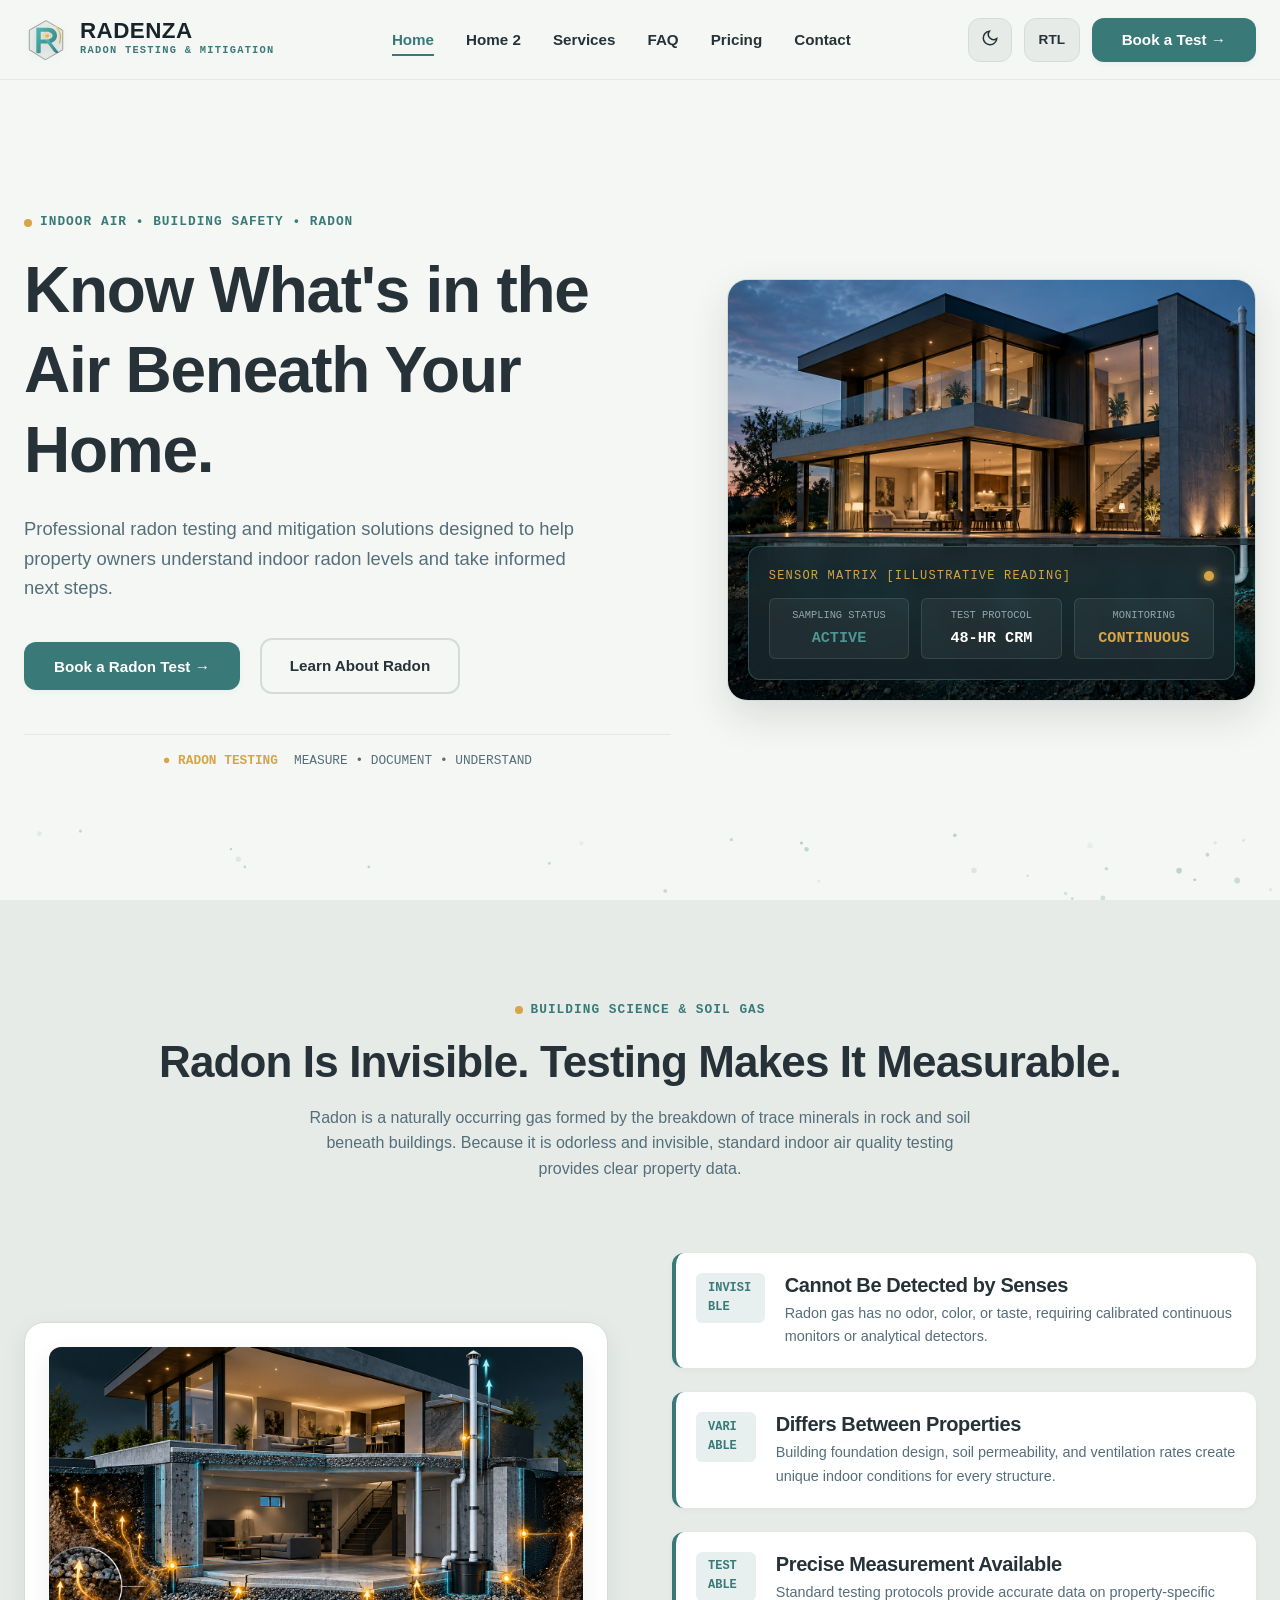
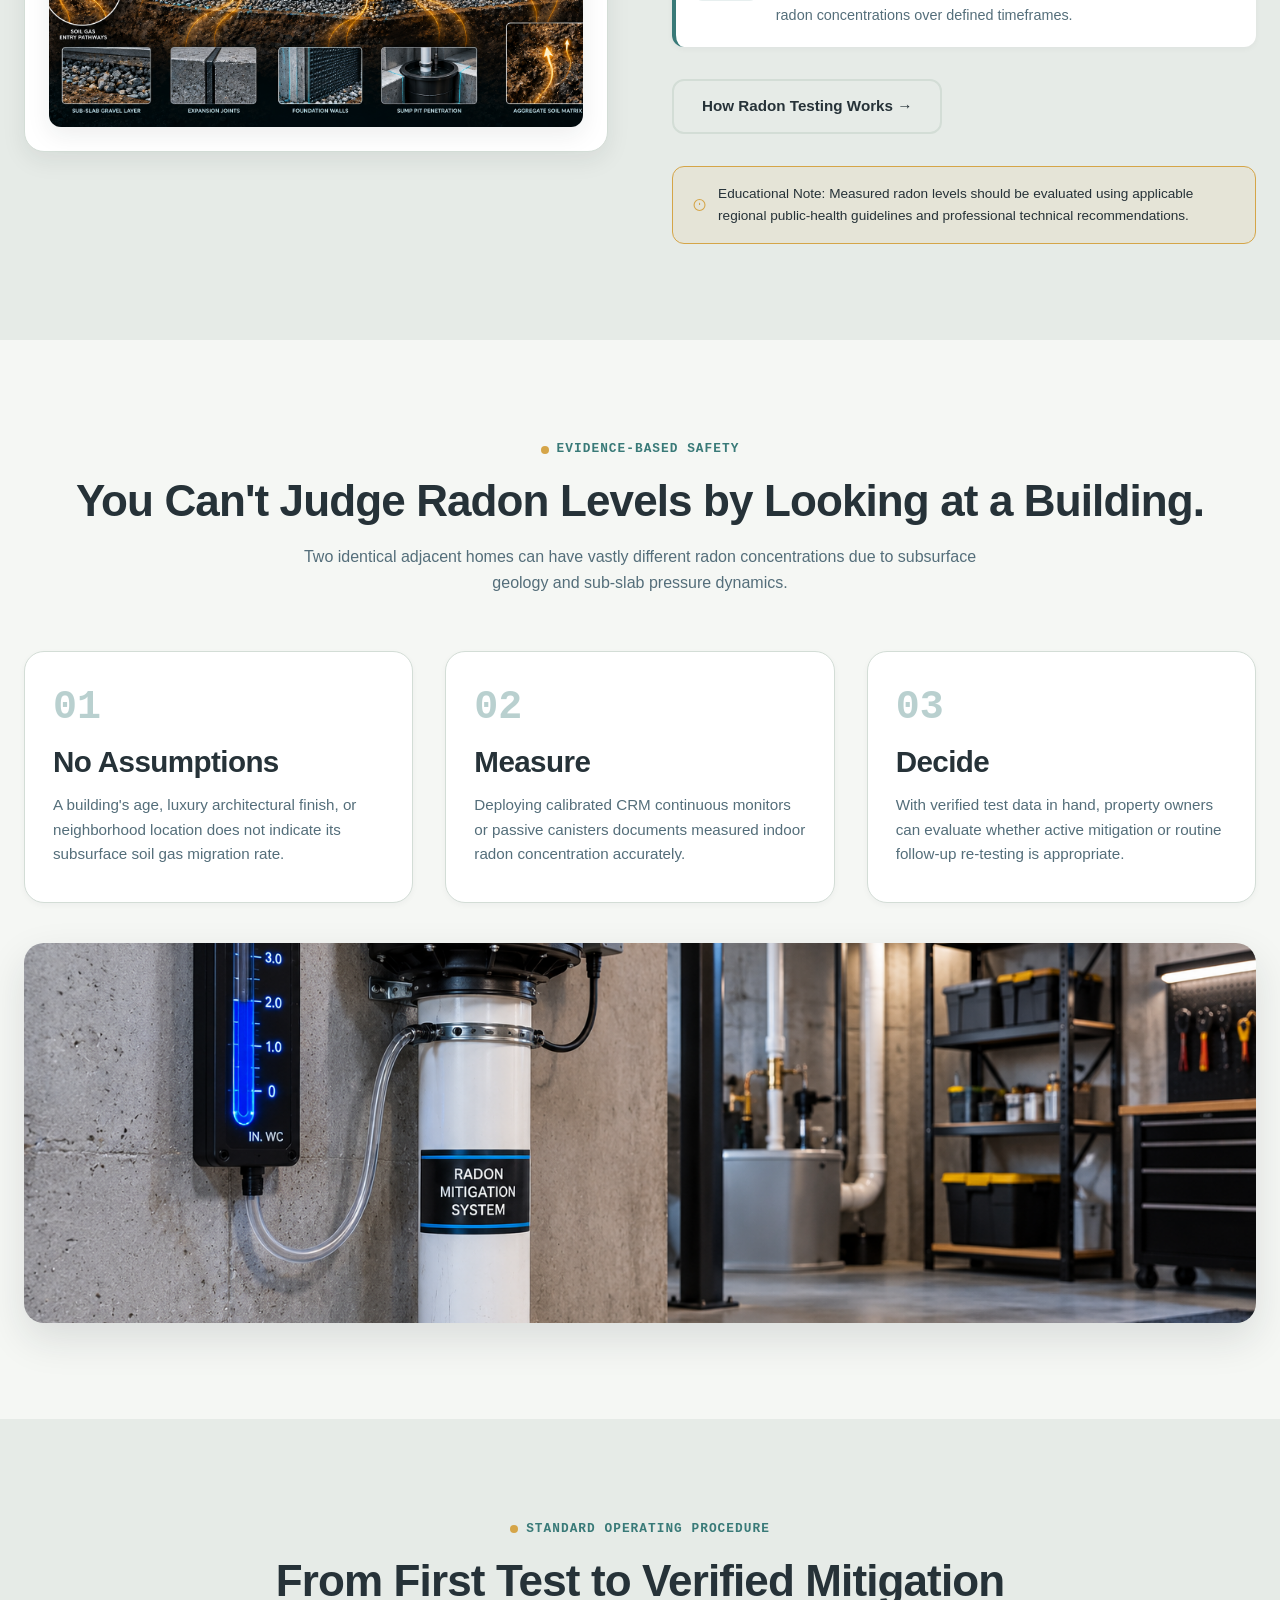
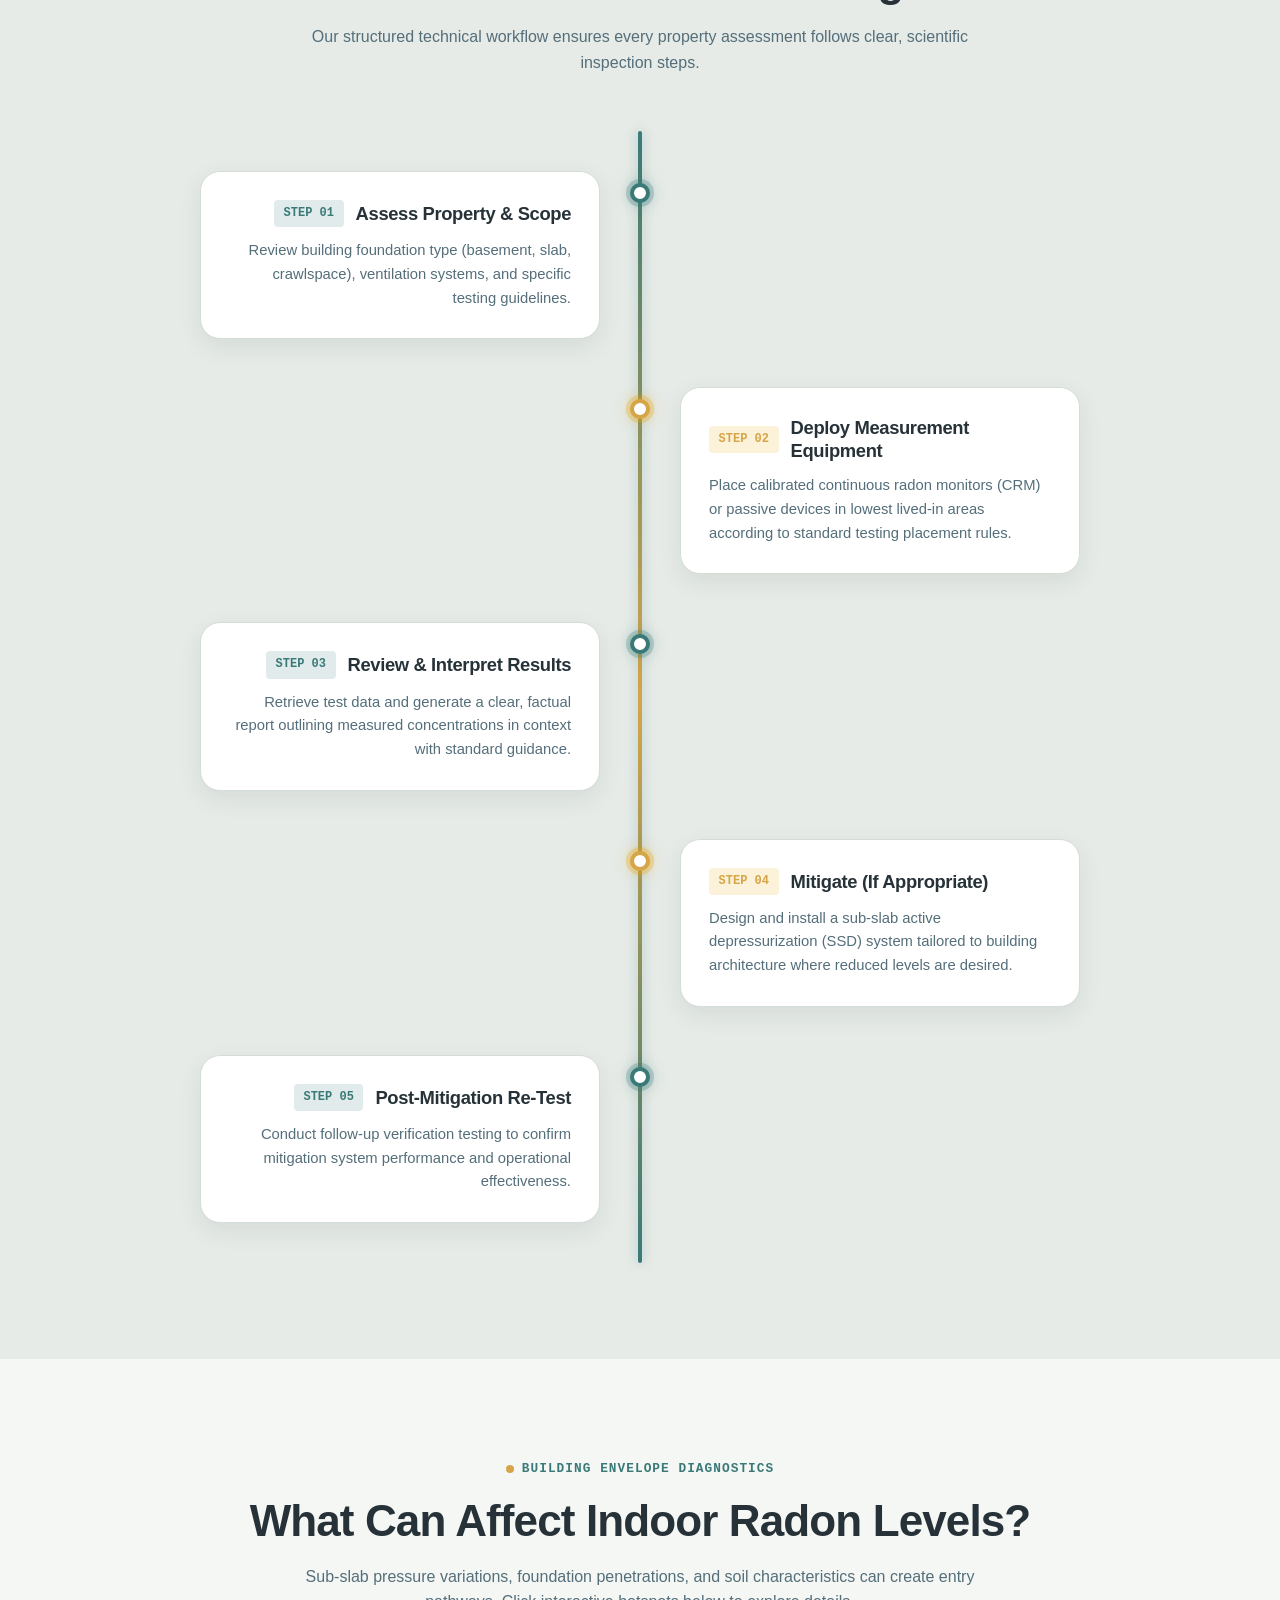
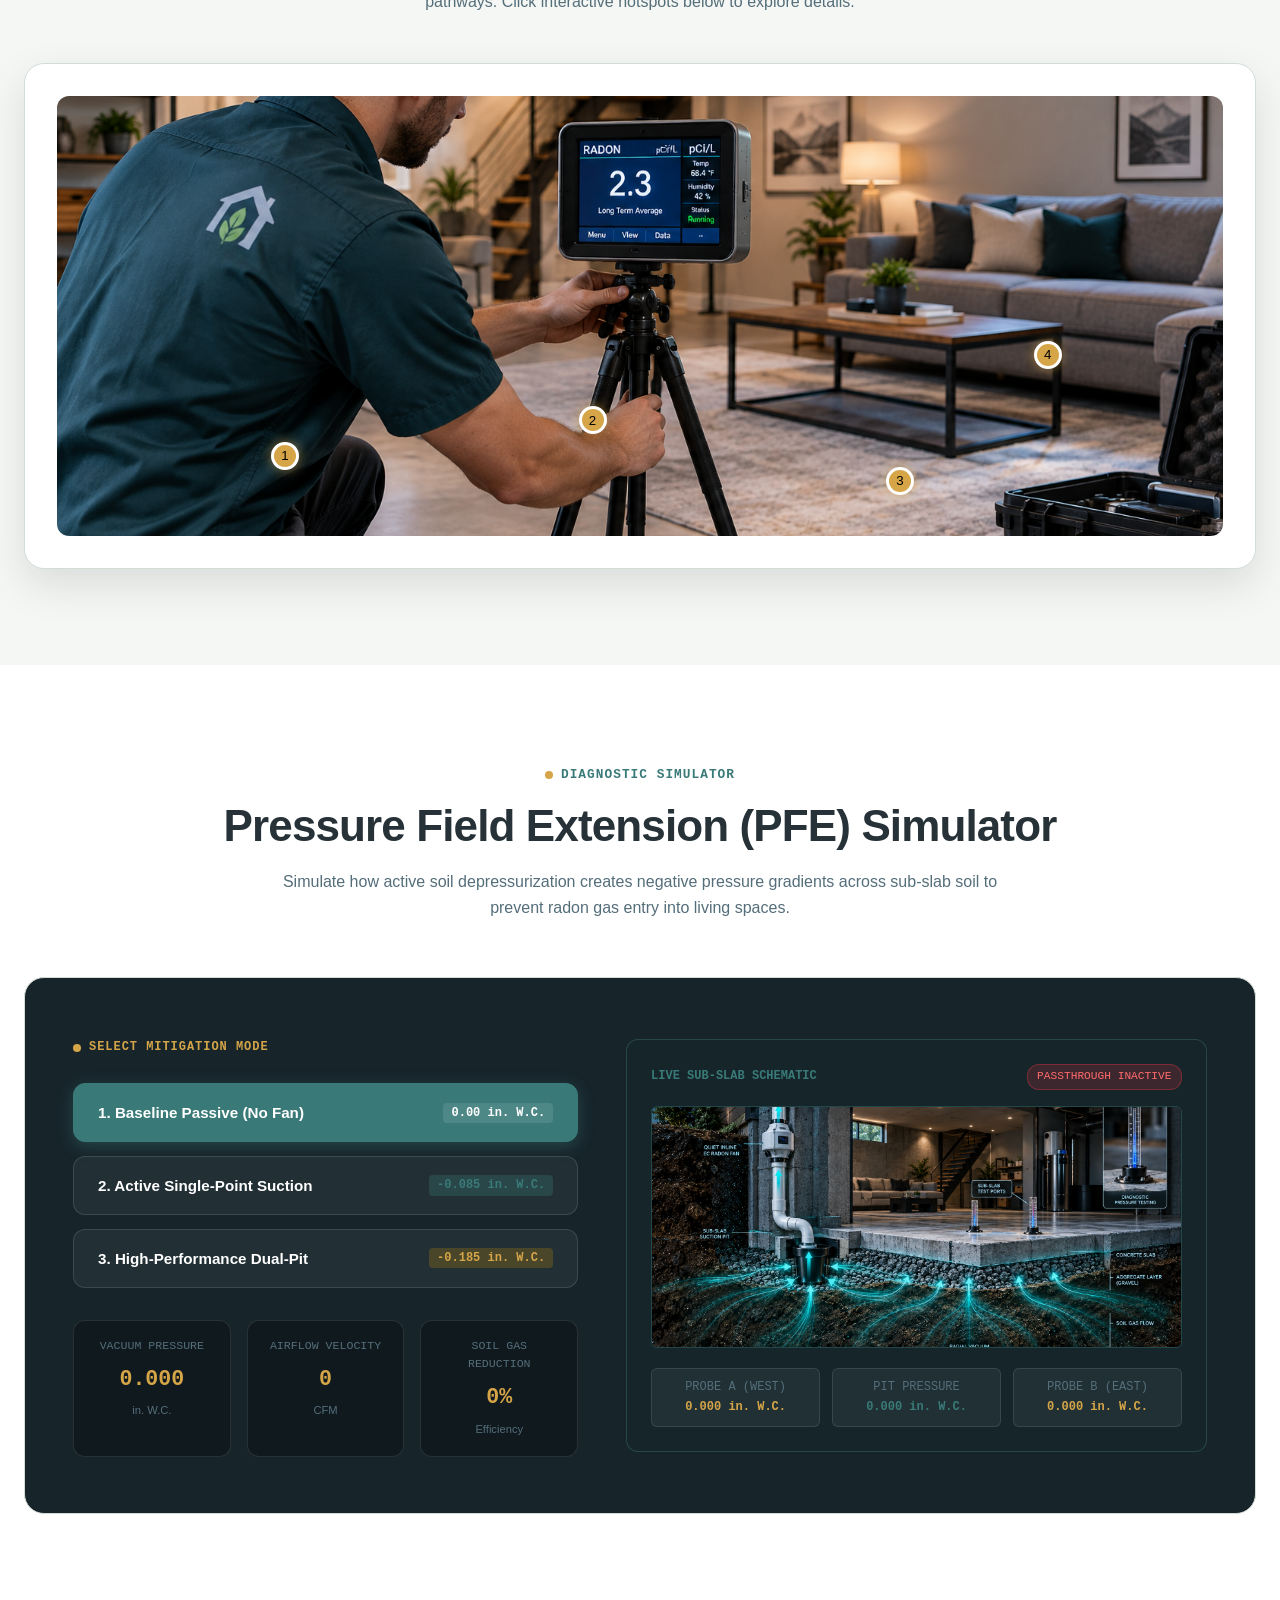
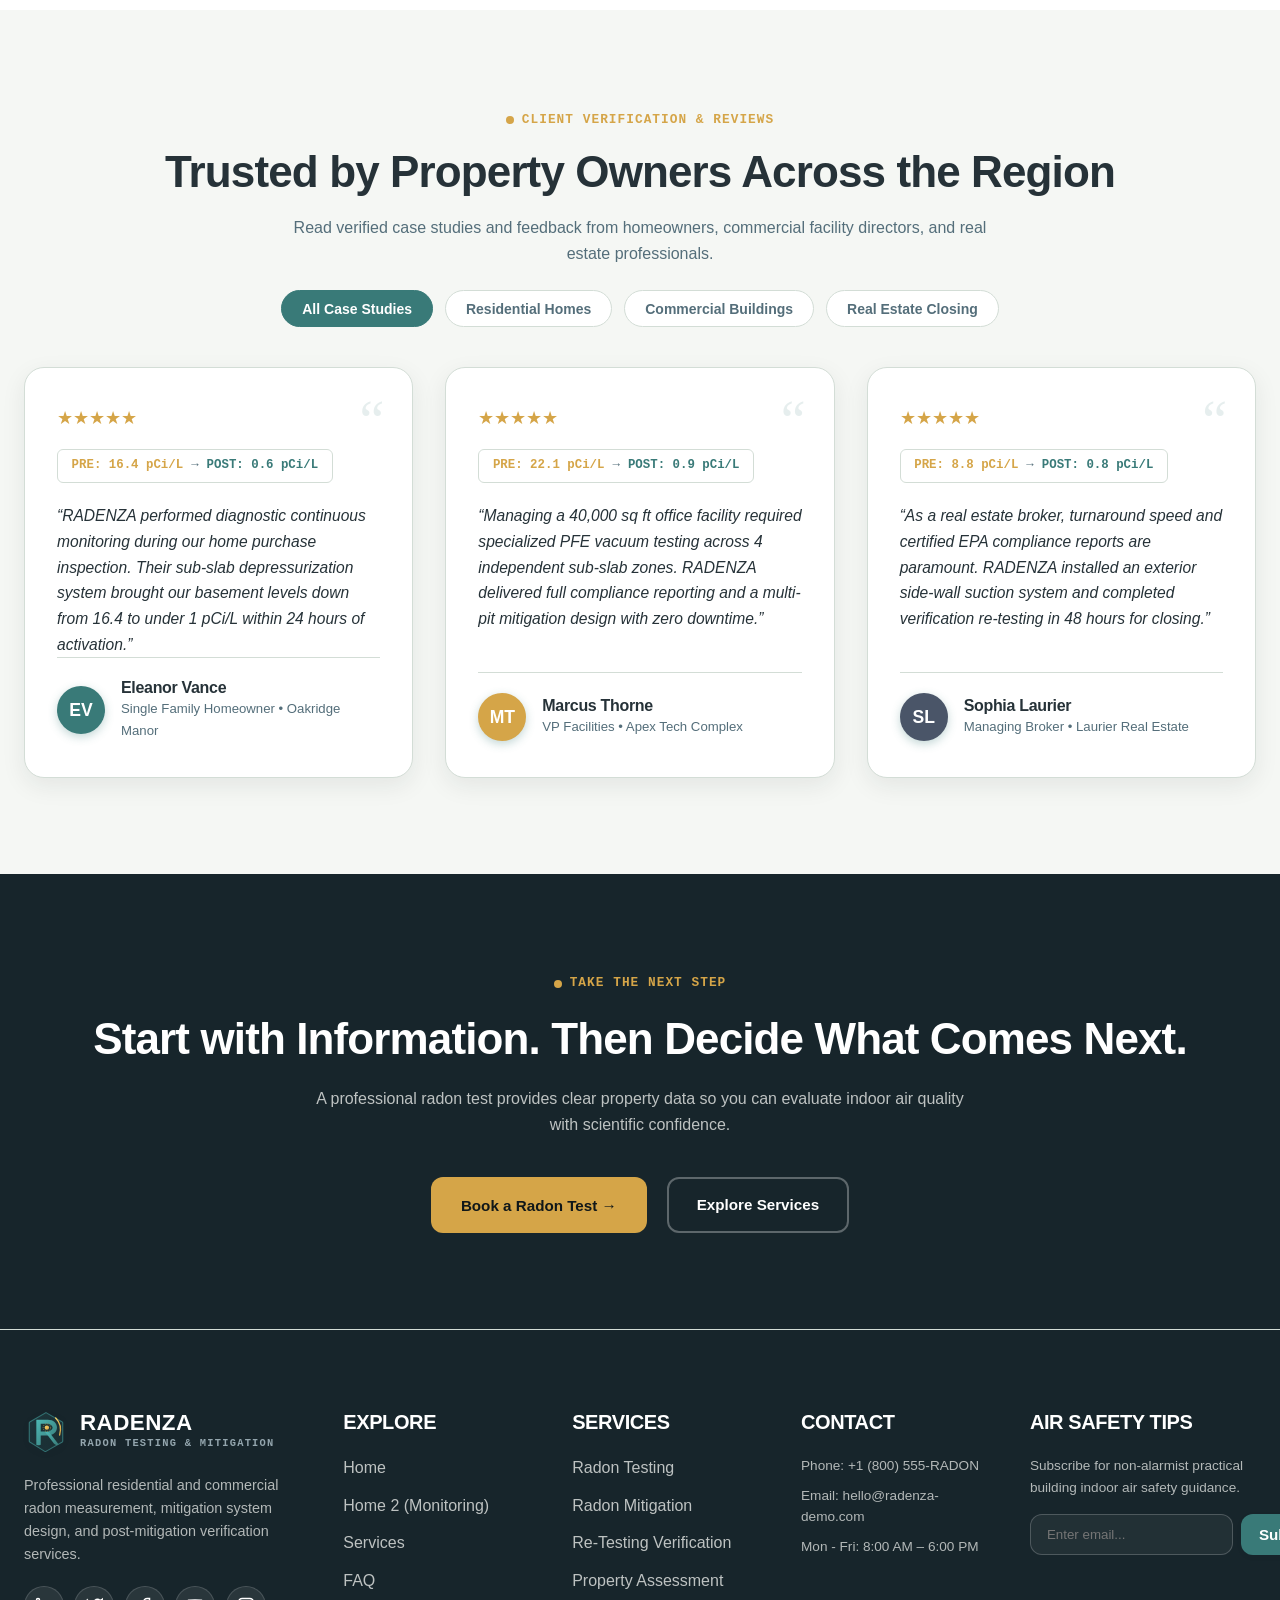
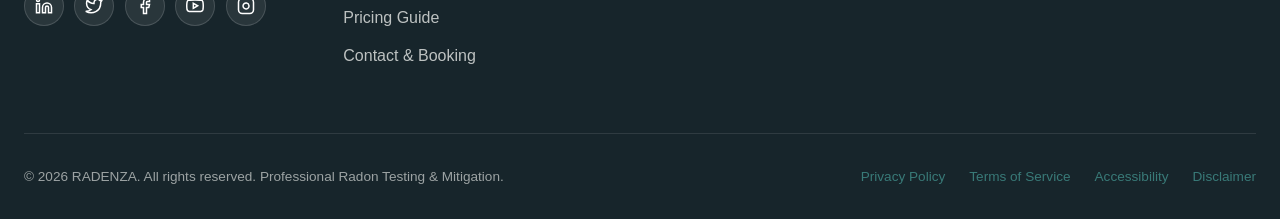
==== index.html @ 13e60d88 "Initial commit - Radon Testing & Mitigation Company website" ====
<!DOCTYPE html>
<html lang="en" data-theme="light" dir="ltr">
<head>
  <meta charset="UTF-8">
  <meta name="viewport" content="width=device-width, initial-scale=1.0">
  <title>Radenza | Radon Testing & Mitigation</title>
  <meta name="description" content="Professional radon testing, mitigation and post-mitigation re-testing services designed to help property owners understand and address indoor radon levels.">
  <meta property="og:title" content="Radenza | Radon Testing & Mitigation">
  <meta property="og:description" content="Scientific, precise and calm property radon measurement and active mitigation engineering.">
  <meta property="og:type" content="website">
  <link rel="icon" type="image/svg+xml" href="assets/images/favicon.svg">
  <link rel="alternate icon" href="favicon.svg">
  <link rel="stylesheet" href="assets/css/style.css">
</head>
<body>

  <!-- GLOBAL STICKY NAVBAR -->
  <header class="site-header" id="siteHeader">
    <div class="container nav-container">
      <a href="index.html" class="brand-logo" aria-label="Radenza Radon Testing Home">
        <!-- Luxury SVG Logo: Geometric R Monogram + Radon Detection Sensor + Environmental Airflow Arc -->
        <svg class="logo-svg" viewBox="0 0 100 100" fill="none" xmlns="http://www.w3.org/2000/svg" aria-hidden="true">
          <defs>
            <linearGradient id="radenzaTealGrad" x1="0%" y1="0%" x2="100%" y2="100%">
              <stop offset="0%" stop-color="#397A78"/>
              <stop offset="100%" stop-color="#1E4745"/>
            </linearGradient>
            <linearGradient id="radenzaBrightTeal" x1="0%" y1="0%" x2="100%" y2="100%">
              <stop offset="0%" stop-color="#4CB8B4"/>
              <stop offset="100%" stop-color="#397A78"/>
            </linearGradient>
            <linearGradient id="radenzaAmberGrad" x1="0%" y1="0%" x2="100%" y2="100%">
              <stop offset="0%" stop-color="#FCD566"/>
              <stop offset="100%" stop-color="#D5A548"/>
            </linearGradient>
          </defs>

          <!-- 1. Geometric Outer Shield Base -->
          <path d="M 50 6 L 86 26.5 A 3 3 0 0 1 88 29 L 88 71 A 3 3 0 0 1 86 73.5 L 50 94 A 3 3 0 0 1 47 94 L 14 73.5 A 3 3 0 0 1 12 71 L 12 29 A 3 3 0 0 1 14 26.5 Z" 
                fill="url(#radenzaTealGrad)" fill-opacity="0.08" stroke="currentColor" stroke-width="2.5" stroke-opacity="0.35"/>

          <!-- 2. Monogram "R" Loop with Native Cutout (evenodd) -->
          <path d="M 28 22 H 54 C 67 22 75 30 75 40 C 75 50 67 58 54 58 H 38 V 78 C 38 79.5 36.5 80 35 80 H 31 C 29.5 80 28 79.5 28 78 V 22 Z M 38 31 V 49 H 52 C 59 49 65 45 65 40 C 65 35 59 31 52 31 H 38 Z" 
                fill-rule="evenodd" fill="url(#radenzaBrightTeal)"/>

          <!-- 3. Dynamic Mitigation Ribbon Leg -->
          <path d="M 48 50 L 68 76 C 69.5 78 72 79.5 75.5 79.5 H 77.5 C 78.5 79.5 79 78.5 78 77 L 57 50 H 48 Z" 
                fill="url(#radenzaBrightTeal)"/>

          <!-- 4. Safety Amber Radar Core -->
          <circle cx="52" cy="40" r="5" fill="url(#radenzaAmberGrad)"/>
          <circle cx="52" cy="40" r="8.5" fill="none" stroke="#D5A548" stroke-width="1.5" stroke-dasharray="2.5 2.5" opacity="0.85"/>

          <!-- 5. Environmental Airflow Arc -->
          <path d="M 72 18 C 82 28 85 43 81 57" fill="none" stroke="url(#radenzaAmberGrad)" stroke-width="3" stroke-linecap="round"/>
        </svg>
        <div class="brand-text-wrap">
          <span class="brand-name">RADENZA</span>
          <span class="brand-desc">RADON TESTING &amp; MITIGATION</span>
        </div>
      </a>

      <!-- Desktop Nav Links -->
      <nav aria-label="Main Navigation">
        <ul class="nav-links">
          <li><a href="index.html" class="nav-link">Home</a></li>
          <li><a href="index2.html" class="nav-link">Home 2</a></li>
          <li><a href="services.html" class="nav-link">Services</a></li>
          <li><a href="faq.html" class="nav-link">FAQ</a></li>
          <li><a href="pricing.html" class="nav-link">Pricing</a></li>
          <li><a href="contact.html" class="nav-link">Contact</a></li>
        </ul>
      </nav>

      <!-- Nav Actions Right -->
      <div class="nav-actions">
        <button class="theme-toggle-btn" aria-label="Toggle dark mode">
          <span class="theme-icon">
            <svg width="18" height="18" viewBox="0 0 24 24" fill="none" stroke="currentColor" stroke-width="2"><path d="M21 12.79A9 9 0 1 1 11.21 3 7 7 0 0 0 21 12.79z"/></svg>
          </span>
        </button>

        <button class="rtl-toggle-btn" aria-label="Toggle RTL layout">
          <span class="rtl-label">RTL</span>
        </button>

        <button class="btn btn-primary" data-modal-target="testingModal">Book a Test &rarr;</button>

        <button class="hamburger-btn" id="hamburgerBtn" aria-label="Open mobile navigation menu" aria-expanded="false">
          <svg width="24" height="24" viewBox="0 0 24 24" fill="none" stroke="currentColor" stroke-width="2.5"><line x1="3" y1="6" x2="21" y2="6"/><line x1="3" y1="12" x2="21" y2="12"/><line x1="3" y1="18" x2="21" y2="18"/></svg>
        </button>
      </div>
    </div>
  </header>

  <!-- MOBILE DRAWER MENU OVERLAY -->
  <div class="mobile-drawer-overlay" id="mobileDrawerOverlay">
    <div class="mobile-drawer" id="mobileDrawer" role="dialog" aria-modal="true" aria-label="Mobile menu navigation">
      <div class="drawer-header">
        <div class="brand-text-wrap">
          <span class="brand-name">RADENZA</span>
          <span class="brand-desc">RADON TESTING &amp; MITIGATION</span>
        </div>
        <button class="drawer-close-btn" id="drawerCloseBtn" aria-label="Close menu">&times;</button>
      </div>

      <ul class="drawer-nav-links">
        <li><a href="index.html" class="drawer-nav-link">Home</a></li>
        <li><a href="index2.html" class="drawer-nav-link">Home 2</a></li>
        <li><a href="services.html" class="drawer-nav-link">Services</a></li>
        <li><a href="faq.html" class="drawer-nav-link">FAQ</a></li>
        <li><a href="pricing.html" class="drawer-nav-link">Pricing</a></li>
        <li><a href="contact.html" class="drawer-nav-link">Contact</a></li>
      </ul>

      <div class="drawer-actions">
        <div class="drawer-controls">
          <button class="theme-toggle-btn" aria-label="Toggle dark mode">
            <span class="theme-icon">
              <svg width="18" height="18" viewBox="0 0 24 24" fill="none" stroke="currentColor" stroke-width="2"><path d="M21 12.79A9 9 0 1 1 11.21 3 7 7 0 0 0 21 12.79z"/></svg>
            </span>
          </button>
          <button class="rtl-toggle-btn" aria-label="Toggle RTL layout">
            <span class="rtl-label">RTL</span>
          </button>
        </div>
        <button class="btn btn-primary" data-modal-target="testingModal" style="width: 100%;">Book a Test &rarr;</button>
      </div>
    </div>
  </div>

  <main id="mainContent">

    <!-- HOME — SECTION 01 — HERO -->
    <section class="section hero-section" style="position: relative; overflow: hidden; padding-top: 0; padding-bottom: 0;">
      <canvas id="airflowCanvas" style="position: absolute; top:0; left:0; width:100%; height:100%; pointer-events:none; opacity: 0.7;"></canvas>

      <div class="container">
        <div class="hero-wrapper">
          <div class="hero-content-col reveal-on-scroll">
            <div class="hero-eyebrow">
              <span class="mono-tag">INDOOR AIR • BUILDING SAFETY • RADON</span>
            </div>
            <h1 class="hero-title">Know What's in the Air Beneath Your Home.</h1>
            <p class="hero-subtitle">
              Professional radon testing and mitigation solutions designed to help property owners understand indoor radon levels and take informed next steps.
            </p>
            <div class="hero-actions">
              <button class="btn btn-primary" data-modal-target="testingModal">Book a Radon Test &rarr;</button>
              <a href="services.html" class="btn btn-secondary">Learn About Radon</a>
            </div>

            <div style="display: flex; align-items: center; justify-content: center; flex-wrap: wrap; gap: 0.75rem 1rem; font-family: var(--font-mono); font-size: 0.8rem; color: var(--text-muted); padding-top: 1rem; border-top: 1px solid var(--border-subtle); width: 100%;">
              <span style="color: var(--brand-amber); font-weight: 700;">● RADON TESTING</span>
              <span>MEASURE • DOCUMENT • UNDERSTAND</span>
            </div>
          </div>

          <div class="hero-visual-col reveal-on-scroll">
            <div class="hero-visual-card">
              <img src="assets/images/1.png" alt="Modern luxury property cutaway and sub-slab diagnostic sampling" class="hero-visual-img" loading="eager" style="width: 100%; height: 420px; object-fit: cover; border-radius: var(--radius-md);">
              
              <!-- Illustrative Technical Measurement Overlay -->
              <div class="tech-indicator-overlay">
                <div class="tech-indicator-header">
                  <span>SENSOR MATRIX [ILLUSTRATIVE READING]</span>
                  <div class="sensor-pulse-dot"></div>
                </div>
                <div class="indicator-grid">
                  <div class="indicator-box">
                    <span class="indicator-label">SAMPLING STATUS</span>
                    <span class="indicator-value" style="color: var(--brand-teal-light);">ACTIVE</span>
                  </div>
                  <div class="indicator-box">
                    <span class="indicator-label">TEST PROTOCOL</span>
                    <span class="indicator-value">48-HR CRM</span>
                  </div>
                  <div class="indicator-box">
                    <span class="indicator-label">MONITORING</span>
                    <span class="indicator-value" style="color: var(--brand-amber);">CONTINUOUS</span>
                  </div>
                </div>
              </div>
            </div>
          </div>
        </div>
      </div>
    </section>

    <!-- HOME — SECTION 02 — WHAT IS RADON? -->
    <section class="section section-pale">
      <div class="container">
        <div class="text-center reveal-on-scroll">
          <span class="mono-tag">BUILDING SCIENCE &amp; SOIL GAS</span>
          <h2 style="margin: 0.75rem 0 1rem 0;">Radon Is Invisible. Testing Makes It Measurable.</h2>
          <p>
            Radon is a naturally occurring gas formed by the breakdown of trace minerals in rock and soil beneath buildings. Because it is odorless and invisible, standard indoor air quality testing provides clear property data.
          </p>
        </div>

        <div class="radon-diagram-wrapper">
          <div class="diagram-canvas-container reveal-on-scroll">
            <img src="assets/images/2.png" alt="Sub-slab soil gas diagnostic sampling and foundation entry paths" style="width: 100%; height: 380px; object-fit: cover; border-radius: var(--radius-md); box-shadow: var(--shadow-md); display: block;">
          </div>

          <div class="reveal-on-scroll">
            <div class="diagram-info-markers">
              <div class="info-marker-item">
                <span class="marker-badge">INVISIBLE</span>
                <div>
                  <h4 style="margin-bottom: 0.25rem;">Cannot Be Detected by Senses</h4>
                  <p style="font-size: 0.9rem;">Radon gas has no odor, color, or taste, requiring calibrated continuous monitors or analytical detectors.</p>
                </div>
              </div>

              <div class="info-marker-item">
                <span class="marker-badge">VARIABLE</span>
                <div>
                  <h4 style="margin-bottom: 0.25rem;">Differs Between Properties</h4>
                  <p style="font-size: 0.9rem;">Building foundation design, soil permeability, and ventilation rates create unique indoor conditions for every structure.</p>
                </div>
              </div>

              <div class="info-marker-item">
                <span class="marker-badge">TESTABLE</span>
                <div>
                  <h4 style="margin-bottom: 0.25rem;">Precise Measurement Available</h4>
                  <p style="font-size: 0.9rem;">Standard testing protocols provide accurate data on property-specific radon concentrations over defined timeframes.</p>
                </div>
              </div>
            </div>

            <div style="margin-top: 2rem;">
              <a href="services.html" class="btn btn-secondary">How Radon Testing Works &rarr;</a>
            </div>

            <div class="disclaimer-box">
              <svg width="24" height="24" viewBox="0 0 24 24" fill="none" stroke="#D5A548" stroke-width="2"><circle cx="12" cy="12" r="10"/><line x1="12" y1="8" x2="12" y2="12"/><line x1="12" y1="16" x2="12.01" y2="16"/></svg>
              <span>Educational Note: Measured radon levels should be evaluated using applicable regional public-health guidelines and professional technical recommendations.</span>
            </div>
          </div>
        </div>
      </div>
    </section>

    <!-- HOME — SECTION 03 — WHY TESTING MATTERS -->
    <section class="section">
      <div class="container">
        <div class="text-center reveal-on-scroll">
          <span class="mono-tag">EVIDENCE-BASED SAFETY</span>
          <h2 style="margin: 0.75rem 0 1rem 0;">You Can't Judge Radon Levels by Looking at a Building.</h2>
          <p>Two identical adjacent homes can have vastly different radon concentrations due to subsurface geology and sub-slab pressure dynamics.</p>
        </div>

        <div class="storyline-stages">
          <div class="stage-card reveal-on-scroll">
            <div class="stage-num">01</div>
            <h3 style="margin-bottom: 0.75rem;">No Assumptions</h3>
            <p style="font-size: 0.95rem;">A building's age, luxury architectural finish, or neighborhood location does not indicate its subsurface soil gas migration rate.</p>
          </div>

          <div class="stage-card reveal-on-scroll">
            <div class="stage-num">02</div>
            <h3 style="margin-bottom: 0.75rem;">Measure</h3>
            <p style="font-size: 0.95rem;">Deploying calibrated CRM continuous monitors or passive canisters documents measured indoor radon concentration accurately.</p>
          </div>

          <div class="stage-card reveal-on-scroll">
            <div class="stage-num">03</div>
            <h3 style="margin-bottom: 0.75rem;">Decide</h3>
            <p style="font-size: 0.95rem;">With verified test data in hand, property owners can evaluate whether active mitigation or routine follow-up re-testing is appropriate.</p>
          </div>
        </div>

        <!-- Featured Inspection Photo Showcase -->
        <div class="reveal-on-scroll" style="margin-top: 2.5rem;">
          <img src="assets/images/3.png" alt="Active radon mitigation suction system and pressure manometer equipment" style="width: 100%; max-height: 380px; object-fit: cover; border-radius: var(--radius-lg); box-shadow: var(--shadow-lg); display: block;">
        </div>
      </div>
    </section>

    <!-- HOME — SECTION 04 — HOW THE PROCESS WORKS -->
    <section class="section section-pale">
      <div class="container">
        <div class="text-center reveal-on-scroll">
          <span class="mono-tag">STANDARD OPERATING PROCEDURE</span>
          <h2 style="margin: 0.75rem 0 1rem 0;">From First Test to Verified Mitigation</h2>
          <p>Our structured technical workflow ensures every property assessment follows clear, scientific inspection steps.</p>
        </div>

        <div class="vertical-timeline">
          <div class="timeline-step-item reveal-on-scroll">
            <div class="timeline-step-dot"></div>
            <div class="timeline-content-card">
              <div class="step-header">
                <span class="step-tag">STEP 01</span>
                <h3>Assess Property &amp; Scope</h3>
              </div>
              <p>Review building foundation type (basement, slab, crawlspace), ventilation systems, and specific testing guidelines.</p>
            </div>
          </div>

          <div class="timeline-step-item reveal-on-scroll">
            <div class="timeline-step-dot"></div>
            <div class="timeline-content-card">
              <div class="step-header">
                <span class="step-tag">STEP 02</span>
                <h3>Deploy Measurement Equipment</h3>
              </div>
              <p>Place calibrated continuous radon monitors (CRM) or passive devices in lowest lived-in areas according to standard testing placement rules.</p>
            </div>
          </div>

          <div class="timeline-step-item reveal-on-scroll">
            <div class="timeline-step-dot"></div>
            <div class="timeline-content-card">
              <div class="step-header">
                <span class="step-tag">STEP 03</span>
                <h3>Review &amp; Interpret Results</h3>
              </div>
              <p>Retrieve test data and generate a clear, factual report outlining measured concentrations in context with standard guidance.</p>
            </div>
          </div>

          <div class="timeline-step-item reveal-on-scroll">
            <div class="timeline-step-dot"></div>
            <div class="timeline-content-card">
              <div class="step-header">
                <span class="step-tag">STEP 04</span>
                <h3>Mitigate (If Appropriate)</h3>
              </div>
              <p>Design and install a sub-slab active depressurization (SSD) system tailored to building architecture where reduced levels are desired.</p>
            </div>
          </div>

          <div class="timeline-step-item reveal-on-scroll">
            <div class="timeline-step-dot"></div>
            <div class="timeline-content-card">
              <div class="step-header">
                <span class="step-tag">STEP 05</span>
                <h3>Post-Mitigation Re-Test</h3>
              </div>
              <p>Conduct follow-up verification testing to confirm mitigation system performance and operational effectiveness.</p>
            </div>
          </div>
        </div>
      </div>
    </section>

    <!-- HOME — SECTION 05 — RADON RISK EDUCATION DIAGRAM -->
    <section class="section">
      <div class="container">
        <div class="text-center reveal-on-scroll">
          <span class="mono-tag">BUILDING ENVELOPE DIAGNOSTICS</span>
          <h2 style="margin: 0.75rem 0 1rem 0;">What Can Affect Indoor Radon Levels?</h2>
          <p>Sub-slab pressure variations, foundation penetrations, and soil characteristics can create entry pathways. Click interactive hotspots below to explore details.</p>
        </div>

        <div class="building-interactive-container reveal-on-scroll">
          <img src="assets/images/4.png" alt="Interactive building cross section showing foundation entry routes" style="width: 100%; height: 440px; object-fit: cover; border-radius: var(--radius-md); display: block;">

          <!-- Hotspots -->
          <button class="hotspot-button" style="top: 75%; left: 20%;" data-title="Foundation Slab" data-desc="Concrete porosity and sub-slab soil pressure may provide a pathway for soil gas entry." aria-label="Foundation Slab Info">1</button>
          <button class="hotspot-button" style="top: 68%; left: 45%;" data-title="Floor &amp; Wall Joints" data-desc="Expansion joints between basement floors and foundation walls are potential pathways." aria-label="Floor Joints Info">2</button>
          <button class="hotspot-button" style="top: 80%; left: 70%;" data-title="Sump Pits &amp; Drains" data-desc="Open sump basins or unsealed floor drains offer direct routes from sub-slab soil." aria-label="Sump Pits Info">3</button>
          <button class="hotspot-button" style="top: 55%; left: 82%;" data-title="Utility Penetrations" data-desc="Unsealed openings around plumbing or electrical conduit lines can permit soil gas flow." aria-label="Utility Lines Info">4</button>

          <!-- Interactive Tooltip Overlay -->
          <div class="hotspot-tooltip" id="hotspotTooltipBox">
            <div class="hotspot-tooltip-title">Interactive Element</div>
            <div class="hotspot-tooltip-desc" style="font-size: 0.85rem; color: rgba(255,255,255,0.85);">Select a marker on the diagram to inspect building pathways.</div>
          </div>
        </div>
      </div>
    </section>

    <!-- HOME — SECTION 05B — UNIQUE INTERACTIVE PFE VACUUM SIMULATOR -->
    <section class="section" style="background: var(--bg-surface-elevated);">
      <div class="container">
        <div class="text-center reveal-on-scroll">
          <span class="mono-tag" style="color: var(--brand-teal);">DIAGNOSTIC SIMULATOR</span>
          <h2 style="margin: 0.75rem 0 1rem 0;">Pressure Field Extension (PFE) Simulator</h2>
          <p style="max-width: 720px; margin: 0 auto;">Simulate how active soil depressurization creates negative pressure gradients across sub-slab soil to prevent radon gas entry into living spaces.</p>
        </div>

        <div class="pfe-simulator-container reveal-on-scroll">
          <div class="pfe-simulator-grid">
            <!-- Left Controls & Live Metrics -->
            <div>
              <span class="mono-tag" style="color: var(--brand-amber); font-size: 0.75rem;">SELECT MITIGATION MODE</span>
              <div class="pfe-mode-selector">
                <button class="pfe-mode-btn active" data-mode="passive">
                  <span>1. Baseline Passive (No Fan)</span>
                  <span style="font-family: var(--font-mono); font-size: 0.75rem; background: rgba(255,255,255,0.1); padding: 0.2rem 0.5rem; border-radius: 4px;">0.00 in. W.C.</span>
                </button>
                <button class="pfe-mode-btn" data-mode="single">
                  <span>2. Active Single-Point Suction</span>
                  <span style="font-family: var(--font-mono); font-size: 0.75rem; background: rgba(57,122,120,0.3); color: var(--brand-teal); padding: 0.2rem 0.5rem; border-radius: 4px;">-0.085 in. W.C.</span>
                </button>
                <button class="pfe-mode-btn" data-mode="dual">
                  <span>3. High-Performance Dual-Pit</span>
                  <span style="font-family: var(--font-mono); font-size: 0.75rem; background: rgba(230,161,0,0.2); color: var(--brand-amber); padding: 0.2rem 0.5rem; border-radius: 4px;">-0.185 in. W.C.</span>
                </button>
              </div>

              <div class="pfe-metrics-grid">
                <div class="pfe-metric-card">
                  <span class="pfe-metric-label">VACUUM PRESSURE</span>
                  <div class="pfe-metric-value" id="pfeVacuumVal">0.000</div>
                  <span style="font-size: 0.7rem; color: var(--text-muted);">in. W.C.</span>
                </div>
                <div class="pfe-metric-card">
                  <span class="pfe-metric-label">AIRFLOW VELOCITY</span>
                  <div class="pfe-metric-value" id="pfeAirflowVal">0</div>
                  <span style="font-size: 0.7rem; color: var(--text-muted);">CFM</span>
                </div>
                <div class="pfe-metric-card">
                  <span class="pfe-metric-label">SOIL GAS REDUCTION</span>
                  <div class="pfe-metric-value" id="pfeReductionVal">0%</div>
                  <span style="font-size: 0.7rem; color: var(--text-muted);">Efficiency</span>
                </div>
              </div>
            </div>

            <!-- Right Interactive Dynamic Panel -->
            <div class="pfe-canvas-box">
              <div style="display: flex; justify-content: space-between; align-items: center; margin-bottom: 1rem;">
                <span style="font-family: var(--font-mono); font-size: 0.75rem; color: var(--brand-teal); font-weight: 700;">LIVE SUB-SLAB SCHEMATIC</span>
                <span id="pfeStatusBadge" style="font-family: var(--font-mono); font-size: 0.7rem; background: rgba(220,53,69,0.2); color: #ff6b6b; padding: 0.2rem 0.6rem; border-radius: 12px; border: 1px solid rgba(220,53,69,0.4);">PASSTHROUGH INACTIVE</span>
              </div>

              <!-- High-Res Diagnostic Graphic Image 5.png with Interactive SVG Overlay -->
              <div style="position: relative; overflow: hidden; border-radius: var(--radius-sm); border: 1px solid rgba(57,122,120,0.4); margin-bottom: 1rem;">
                <img src="assets/images/5.png" alt="Live sub-slab Pressure Field Extension diagnostic schematic" style="width: 100%; height: 240px; object-fit: cover; display: block;">

                <!-- Vector Flow & Glow SVG Overlay -->
                <svg id="pfeSchematicSvg" viewBox="0 0 500 240" style="position: absolute; top:0; left:0; width: 100%; height: 100%; display: block; pointer-events: none; overflow: visible;">
                  <defs>
                    <radialGradient id="vacuumGlow" cx="50%" cy="50%" r="50%">
                      <stop offset="0%" stop-color="#397A78" stop-opacity="0.85"/>
                      <stop offset="100%" stop-color="#397A78" stop-opacity="0"/>
                    </radialGradient>
                  </defs>

                  <!-- Dynamic Vacuum Aura -->
                  <circle id="pfeVacuumAura" cx="250" cy="140" r="15" fill="url(#vacuumGlow)" style="transition: all 0.5s ease; opacity: 0;"/>

                  <!-- Vacuum Flow Field Lines -->
                  <g id="pfeFlowLines" stroke="var(--brand-teal)" stroke-width="2.5" fill="none" stroke-dasharray="6,4" style="opacity: 0; transition: opacity 0.5s ease;">
                    <path class="pfe-flow-path" d="M 60 160 Q 150 150 240 140"/>
                    <path class="pfe-flow-path" d="M 440 160 Q 350 150 260 140"/>
                    <path class="pfe-flow-path" d="M 120 185 Q 185 160 245 145"/>
                    <path class="pfe-flow-path" d="M 380 185 Q 315 160 255 145"/>
                  </g>
                </svg>
              </div>

              <!-- Diagnostic Probes Readout Bar -->
              <div class="pfe-probe-readout">
                <div class="pfe-probe-badge">
                  <span style="color: var(--text-muted); display: block;">PROBE A (WEST)</span>
                  <strong id="probeAVal" style="color: var(--brand-amber);">0.000 in. W.C.</strong>
                </div>
                <div class="pfe-probe-badge">
                  <span style="color: var(--text-muted); display: block;">PIT PRESSURE</span>
                  <strong id="pitVal" style="color: var(--brand-teal);">0.000 in. W.C.</strong>
                </div>
                <div class="pfe-probe-badge">
                  <span style="color: var(--text-muted); display: block;">PROBE B (EAST)</span>
                  <strong id="probeBVal" style="color: var(--brand-amber);">0.000 in. W.C.</strong>
                </div>
              </div>
            </div>
          </div>
        </div>
      </div>
    </section>

    <!-- HOME — SECTION 05C — VERIFIED CLIENT TESTIMONIALS -->
    <section class="section">
      <div class="container">
        <div class="text-center reveal-on-scroll">
          <span class="mono-tag" style="color: var(--brand-amber);">CLIENT VERIFICATION &amp; REVIEWS</span>
          <h2 style="margin: 0.75rem 0 1rem 0;">Trusted by Property Owners Across the Region</h2>
          <p style="max-width: 700px; margin: 0 auto;">Read verified case studies and feedback from homeowners, commercial facility directors, and real estate professionals.</p>
          
          <!-- Category Filter Pills -->
          <div class="testimonial-filter-tabs">
            <button class="testimonial-tab-btn active" data-filter="all">All Case Studies</button>
            <button class="testimonial-tab-btn" data-filter="residential">Residential Homes</button>
            <button class="testimonial-tab-btn" data-filter="commercial">Commercial Buildings</button>
            <button class="testimonial-tab-btn" data-filter="realestate">Real Estate Closing</button>
          </div>
        </div>

        <div class="testimonial-grid reveal-on-scroll" id="testimonialGrid">
          <!-- Card 1: Residential -->
          <div class="testimonial-card" data-category="residential">
            <span class="testimonial-quote-icon">&ldquo;</span>
            <div>
              <div class="testimonial-stars">★★★★★</div>
              <div class="testimonial-metrics-badge">
                <span style="color: var(--brand-amber); font-weight: 700;">PRE: 16.4 pCi/L</span>
                <span style="color: var(--text-muted);">&rarr;</span>
                <span style="color: var(--brand-teal); font-weight: 700;">POST: 0.6 pCi/L</span>
              </div>
              <p class="testimonial-text">&ldquo;RADENZA performed diagnostic continuous monitoring during our home purchase inspection. Their sub-slab depressurization system brought our basement levels down from 16.4 to under 1 pCi/L within 24 hours of activation.&rdquo;</p>
            </div>
            <div class="testimonial-author">
              <div class="testimonial-avatar">EV</div>
              <div>
                <h4 class="testimonial-author-name">Eleanor Vance</h4>
                <p class="testimonial-author-role">Single Family Homeowner &bull; Oakridge Manor</p>
              </div>
            </div>
          </div>

          <!-- Card 2: Commercial -->
          <div class="testimonial-card" data-category="commercial">
            <span class="testimonial-quote-icon">&ldquo;</span>
            <div>
              <div class="testimonial-stars">★★★★★</div>
              <div class="testimonial-metrics-badge">
                <span style="color: var(--brand-amber); font-weight: 700;">PRE: 22.1 pCi/L</span>
                <span style="color: var(--text-muted);">&rarr;</span>
                <span style="color: var(--brand-teal); font-weight: 700;">POST: 0.9 pCi/L</span>
              </div>
              <p class="testimonial-text">&ldquo;Managing a 40,000 sq ft office facility required specialized PFE vacuum testing across 4 independent sub-slab zones. RADENZA delivered full compliance reporting and a multi-pit mitigation design with zero downtime.&rdquo;</p>
            </div>
            <div class="testimonial-author">
              <div class="testimonial-avatar" style="background: var(--brand-amber);">MT</div>
              <div>
                <h4 class="testimonial-author-name">Marcus Thorne</h4>
                <p class="testimonial-author-role">VP Facilities &bull; Apex Tech Complex</p>
              </div>
            </div>
          </div>

          <!-- Card 3: Real Estate -->
          <div class="testimonial-card" data-category="realestate">
            <span class="testimonial-quote-icon">&ldquo;</span>
            <div>
              <div class="testimonial-stars">★★★★★</div>
              <div class="testimonial-metrics-badge">
                <span style="color: var(--brand-amber); font-weight: 700;">PRE: 8.8 pCi/L</span>
                <span style="color: var(--text-muted);">&rarr;</span>
                <span style="color: var(--brand-teal); font-weight: 700;">POST: 0.8 pCi/L</span>
              </div>
              <p class="testimonial-text">&ldquo;As a real estate broker, turnaround speed and certified EPA compliance reports are paramount. RADENZA installed an exterior side-wall suction system and completed verification re-testing in 48 hours for closing.&rdquo;</p>
            </div>
            <div class="testimonial-author">
              <div class="testimonial-avatar" style="background: #4A5568;">SL</div>
              <div>
                <h4 class="testimonial-author-name">Sophia Laurier</h4>
                <p class="testimonial-author-role">Managing Broker &bull; Laurier Real Estate</p>
              </div>
            </div>
          </div>
        </div>
      </div>
    </section>

    <!-- HOME — SECTION 06 — FINAL CTA -->
    <section class="section section-dark">
      <div class="container text-center reveal-on-scroll">
        <span class="mono-tag" style="color: var(--brand-amber);">TAKE THE NEXT STEP</span>
        <h2 style="margin: 1rem 0 1.25rem 0; color: #FFFFFF;">Start with Information. Then Decide What Comes Next.</h2>
        <p style="max-width: 650px; margin: 0 auto 2.5rem auto;">
          A professional radon test provides clear property data so you can evaluate indoor air quality with scientific confidence.
        </p>
        <div style="display: flex; gap: 1.25rem; justify-content: center; flex-wrap: wrap;">
          <button class="btn btn-amber" data-modal-target="testingModal">Book a Radon Test &rarr;</button>
          <a href="services.html" class="btn btn-secondary" style="border-color: rgba(255,255,255,0.3); color: #FFFFFF;">Explore Services</a>
        </div>
      </div>
    </section>

  </main>

  <!-- UNIVERSAL MODALS -->
  <!-- 1. Book a Radon Test Modal -->
  <div class="modal-overlay" id="testingModal" role="dialog" aria-modal="true" aria-labelledby="testModalTitle">
    <div class="modal-dialog">
      <button class="modal-close-btn" aria-label="Close dialog">&times;</button>
      <div class="modal-header">
        <span class="mono-tag">SCHEDULE ASSESSMENT</span>
        <h3 id="testModalTitle" style="margin-top: 0.4rem;">Book a Radon Test</h3>
      </div>
      <form class="modal-form">
        <div class="modal-form-body">
          <div class="form-group">
            <label class="form-label">Full Name</label>
            <input type="text" class="form-control" required placeholder="Jane Doe">
          </div>
          <div class="form-grid-2">
            <div class="form-group">
              <label class="form-label">Email Address</label>
              <input type="email" class="form-control" required placeholder="jane@example.com">
            </div>
            <div class="form-group">
              <label class="form-label">Phone Number</label>
              <input type="tel" class="form-control" required placeholder="+1 (555) 000-0000">
            </div>
          </div>
          <div class="form-grid-2">
            <div class="form-group">
              <label class="form-label">Property Type</label>
              <select class="form-control" required>
                <option value="Single Family">Single Family Home</option>
                <option value="Condo">Apartment / Condo</option>
                <option value="Commercial">Commercial Building</option>
              </select>
            </div>
            <div class="form-group">
              <label class="form-label">Preferred Date</label>
              <input type="date" class="form-control" required>
            </div>
          </div>
          <button type="submit" class="btn btn-primary" style="width: 100%; margin-top: 1rem;">Continue &rarr;</button>
        </div>
      </form>
    </div>
  </div>

  <!-- 2. Request Mitigation Quote Modal -->
  <div class="modal-overlay" id="quoteModal" role="dialog" aria-modal="true" aria-labelledby="quoteModalTitle">
    <div class="modal-dialog">
      <button class="modal-close-btn" aria-label="Close dialog">&times;</button>
      <div class="modal-header">
        <span class="mono-tag">SYSTEM PLANNING</span>
        <h3 id="quoteModalTitle" style="margin-top: 0.4rem;">Request Mitigation Quote</h3>
      </div>
      <form class="modal-form">
        <div class="modal-form-body">
          <div class="form-group">
            <label class="form-label">Property Type</label>
            <select class="form-control" required>
              <option value="Single Family">Single Family Residence</option>
              <option value="Multi-Family">Multi-Family Structure</option>
              <option value="Commercial">Commercial / Office</option>
            </select>
          </div>
          <div class="form-grid-2">
            <div class="form-group">
              <label class="form-label">Foundation Type</label>
              <select class="form-control" required>
                <option value="Basement">Basement</option>
                <option value="Slab">Slab-on-Grade</option>
                <option value="Crawlspace">Crawlspace</option>
                <option value="Mixed">Mixed Foundation</option>
              </select>
            </div>
            <div class="form-group">
              <label class="form-label">Approx Size (sq ft)</label>
              <input type="number" class="form-control" placeholder="e.g. 2400">
            </div>
          </div>
          <div class="form-group">
            <label class="form-label">ZIP / Postal Code</label>
            <input type="text" class="form-control" required placeholder="12345">
          </div>
          <button type="submit" class="btn btn-amber" style="width: 100%; margin-top: 1rem;">Request Estimate &rarr;</button>
        </div>
      </form>
    </div>
  </div>

  <!-- GLOBAL FOOTER -->
  <footer class="site-footer">
    <div class="container">
      <div class="footer-grid">
        <div>
          <a href="index.html" class="brand-logo" style="margin-bottom: 1.25rem; display: inline-flex;" aria-label="Radenza Home">
            <svg class="logo-svg" viewBox="0 0 100 100" fill="none" xmlns="http://www.w3.org/2000/svg" aria-hidden="true">
              <defs>
                <linearGradient id="footerTealGrad1" x1="0%" y1="0%" x2="100%" y2="100%">
                  <stop offset="0%" stop-color="#4CB8B4"/>
                  <stop offset="100%" stop-color="#397A78"/>
                </linearGradient>
                <linearGradient id="footerAmberGrad1" x1="0%" y1="0%" x2="100%" y2="100%">
                  <stop offset="0%" stop-color="#FCD566"/>
                  <stop offset="100%" stop-color="#D5A548"/>
                </linearGradient>
              </defs>
              <path d="M 50 6 L 86 26.5 A 3 3 0 0 1 88 29 L 88 71 A 3 3 0 0 1 86 73.5 L 50 94 A 3 3 0 0 1 47 94 L 14 73.5 A 3 3 0 0 1 12 71 L 12 29 A 3 3 0 0 1 14 26.5 Z" 
                    fill="url(#footerTealGrad1)" fill-opacity="0.12" stroke="#4CB8B4" stroke-width="2.5" stroke-opacity="0.5"/>
              <path d="M 28 22 H 54 C 67 22 75 30 75 40 C 75 50 67 58 54 58 H 38 V 78 C 38 79.5 36.5 80 35 80 H 31 C 29.5 80 28 79.5 28 78 V 22 Z M 38 31 V 49 H 52 C 59 49 65 45 65 40 C 65 35 59 31 52 31 H 38 Z" 
                    fill-rule="evenodd" fill="url(#footerTealGrad1)"/>
              <path d="M 48 50 L 68 76 C 69.5 78 72 79.5 75.5 79.5 H 77.5 C 78.5 79.5 79 78.5 78 77 L 57 50 H 48 Z" 
                    fill="url(#footerTealGrad1)"/>
              <circle cx="52" cy="40" r="5" fill="url(#footerAmberGrad1)"/>
              <circle cx="52" cy="40" r="8.5" fill="none" stroke="#D5A548" stroke-width="1.5" stroke-dasharray="2.5 2.5" opacity="0.85"/>
              <path d="M 72 18 C 82 28 85 43 81 57" fill="none" stroke="url(#footerAmberGrad1)" stroke-width="3" stroke-linecap="round"/>
            </svg>
            <div class="brand-text-wrap">
              <span class="brand-name" style="color: #FFFFFF;">RADENZA</span>
              <span class="brand-desc" style="color: #94A6AE;">RADON TESTING &amp; MITIGATION</span>
            </div>
          </a>
          <p style="font-size: 0.9rem;">
            Professional residential and commercial radon measurement, mitigation system design, and post-mitigation verification services.
          </p>

          <!-- Social Media Icons Bar -->
          <div style="display: flex; gap: 0.65rem; margin-top: 1.25rem;">
            <a href="#" class="social-icon-btn" aria-label="LinkedIn Profile" title="LinkedIn">
              <svg width="18" height="18" viewBox="0 0 24 24" fill="none" stroke="currentColor" stroke-width="2"><path d="M16 8a6 6 0 0 1 6 6v7h-4v-7a2 2 0 0 0-2-2 2 2 0 0 0-2 2v7h-4v-7a6 6 0 0 1 6-6z"/><rect x="2" y="9" width="4" height="12"/><circle cx="4" cy="4" r="2"/></svg>
            </a>
            <a href="#" class="social-icon-btn" aria-label="Twitter / X Profile" title="Twitter / X">
              <svg width="18" height="18" viewBox="0 0 24 24" fill="none" stroke="currentColor" stroke-width="2"><path d="M23 3a10.9 10.9 0 0 1-3.14 1.53 4.48 4.48 0 0 0-7.86 3v1A10.66 10.66 0 0 1 3 4s-4 9 5 13a11.64 11.64 0 0 1-7 2c9 5 20 0 20-11.5a4.5 4.5 0 0 0-.08-.83A7.72 7.72 0 0 0 23 3z"/></svg>
            </a>
            <a href="#" class="social-icon-btn" aria-label="Facebook Page" title="Facebook">
              <svg width="18" height="18" viewBox="0 0 24 24" fill="none" stroke="currentColor" stroke-width="2"><path d="M18 2h-3a5 5 0 0 0-5 5v3H7v4h3v8h4v-8h3l1-4h-4V7a1 1 0 0 1 1-1h3z"/></svg>
            </a>
            <a href="#" class="social-icon-btn" aria-label="YouTube Channel" title="YouTube">
              <svg width="18" height="18" viewBox="0 0 24 24" fill="none" stroke="currentColor" stroke-width="2"><path d="M22.54 6.42a2.78 2.78 0 0 0-1.94-2C18.88 4 12 4 12 4s-6.88 0-8.6.46a2.78 2.78 0 0 0-1.94 2A29 29 0 0 0 1 11.75a29 29 0 0 0 .46 5.33A2.78 2.78 0 0 0 3.4 19c1.72.46 8.6.46 8.6.46s6.88 0 8.6-.46a2.78 2.78 0 0 0 1.94-2 29 29 0 0 0 .46-5.25 29 29 0 0 0-.46-5.33z"/><polygon points="9.75 15.02 15.5 11.75 9.75 8.48 9.75 15.02"/></svg>
            </a>
            <a href="#" class="social-icon-btn" aria-label="Instagram Profile" title="Instagram">
              <svg width="18" height="18" viewBox="0 0 24 24" fill="none" stroke="currentColor" stroke-width="2"><rect x="2" y="2" width="20" height="20" rx="5" ry="5"/><path d="M16 11.37A4 4 0 1 1 12.63 8 4 4 0 0 1 16 11.37z"/><line x1="17.5" y1="6.5" x2="17.51" y2="6.5"/></svg>
            </a>
          </div>
        </div>

        <div>
          <h4>EXPLORE</h4>
          <ul class="footer-links">
            <li><a href="index.html">Home</a></li>
            <li><a href="index2.html">Home 2 (Monitoring)</a></li>
            <li><a href="services.html">Services</a></li>
            <li><a href="faq.html">FAQ</a></li>
            <li><a href="pricing.html">Pricing Guide</a></li>
            <li><a href="contact.html">Contact &amp; Booking</a></li>
          </ul>
        </div>

        <div>
          <h4>SERVICES</h4>
          <ul class="footer-links">
            <li><a href="services.html">Radon Testing</a></li>
            <li><a href="services.html">Radon Mitigation</a></li>
            <li><a href="services.html">Re-Testing Verification</a></li>
            <li><a href="services.html">Property Assessment</a></li>
          </ul>
        </div>

        <div>
          <h4>CONTACT</h4>
          <p style="font-size: 0.85rem; margin-bottom: 0.5rem;">Phone: +1 (800) 555-RADON</p>
          <p style="font-size: 0.85rem; margin-bottom: 0.5rem;">Email: hello@radenza-demo.com</p>
          <p style="font-size: 0.85rem;">Mon - Fri: 8:00 AM – 6:00 PM</p>
        </div>

        <div>
          <h4>AIR SAFETY TIPS</h4>
          <p style="font-size: 0.85rem;">Subscribe for non-alarmist practical building indoor air safety guidance.</p>
          <form class="newsletter-form" onsubmit="event.preventDefault(); alert('Thank you for subscribing to Radenza educational updates.');">
            <input type="email" class="newsletter-input" placeholder="Enter email..." required>
            <button type="submit" class="btn btn-primary" style="padding: 0.5rem 1rem;">Subscribe</button>
          </form>
        </div>
      </div>

      <div class="footer-bottom">
        <div>&copy; 2026 RADENZA. All rights reserved. Professional Radon Testing &amp; Mitigation.</div>
        <div class="footer-bottom-links">
          <a href="#">Privacy Policy</a>
          <a href="#">Terms of Service</a>
          <a href="#">Accessibility</a>
          <a href="#">Disclaimer</a>
        </div>
      </div>
    </div>
  </footer>

  <button id="backToTopBtn" style="position: fixed; bottom: 2rem; right: 2rem; width: 44px; height: 44px; border-radius: 50%; background: var(--brand-teal); color: #FFF; border: none; cursor: pointer; opacity: 0; pointer-events: none; transition: all 0.3s; z-index: 999; display: flex; align-items: center; justify-content: center;" aria-label="Back to top">
    &uarr;
  </button>

  <script src="assets/js/main.js"></script>
  <script src="assets/js/navigation.js"></script>
  <script src="assets/js/modal.js"></script>
  <script src="assets/js/services.js"></script>
  <script src="assets/js/faq.js"></script>
  <script src="assets/js/booking.js"></script>
</body>
</html>
---- assets/css/style.css ----
/* RADENZA - Radon Testing & Mitigation System CSS Design System */
/* SVG images used as img src */
img[src$=".jpg"], img[src$=".png"], img[src$=".webp"], img[src$=".svg"] {
  display: block;
  width: 100%;
}

@import url('https://fonts.googleapis.com/css2?family=Inter:wght@300;400;500;600;700&family=JetBrains+Mono:wght@400;500;600&family=Plus+Jakarta+Sans:wght@500;600;700;800&display=swap');

:root {
  /* Brand Color Tokens (Light Theme Default) */
  --bg-primary: #F5F7F4;        /* Mist White */
  --bg-secondary: #E6EBE7;      /* Pale Stone */
  --bg-surface: #FFFFFF;        /* Pure White Card */
  --bg-surface-elevated: #FFFFFF;
  --bg-dark-surface: #17252B;   /* Deep Slate */
  
  --text-main: #263238;         /* Graphite */
  --text-muted: #546E7A;        /* Muted Text */
  --text-light: #F5F7F4;        /* Bright Text for Dark Surfaces */
  --text-inverse: #FFFFFF;
  
  --brand-slate: #17252B;       /* Deep Slate */
  --brand-teal: #397A78;        /* Mineral Teal */
  --brand-teal-light: #4D9694;
  --brand-teal-subtle: rgba(57, 122, 120, 0.12);
  --brand-amber: #D5A548;       /* Safety Amber */
  --brand-amber-subtle: rgba(213, 165, 72, 0.15);
  --brand-blue-gray: #647C82;   /* Muted Blue Gray */
  --brand-near-black: #101719;
  
  --border-color: #D3DDD6;
  --border-subtle: #E2E8E4;
  --border-focus: #397A78;
  
  --shadow-sm: 0 2px 6px rgba(23, 37, 43, 0.04);
  --shadow-md: 0 8px 24px rgba(23, 37, 43, 0.08);
  --shadow-lg: 0 16px 40px rgba(23, 37, 43, 0.12);
  --shadow-glow: 0 0 20px rgba(57, 122, 120, 0.25);
  
  --font-heading: 'Plus Jakarta Sans', sans-serif;
  --font-body: 'Inter', sans-serif;
  --font-mono: 'JetBrains Mono', monospace;
  
  --radius-sm: 6px;
  --radius-md: 12px;
  --radius-lg: 20px;
  --radius-full: 9999px;
  
  --transition-fast: 0.2s cubic-bezier(0.16, 1, 0.3, 1);
  --transition-normal: 0.35s cubic-bezier(0.16, 1, 0.3, 1);
  --transition-bounce: 0.5s cubic-bezier(0.34, 1.56, 0.64, 1);
  
  --max-width: 1280px;
  --header-height: 80px;
}

/* Dark Theme Overrides */
[data-theme="dark"] {
  --bg-primary: #101719;        /* Near Black */
  --bg-secondary: #17252B;      /* Deep Slate */
  --bg-surface: #1E2E35;        /* Dark Surface */
  --bg-surface-elevated: #243740;
  --bg-dark-surface: #0A0F11;
  
  --text-main: #EAF0F2;         /* Off-white */
  --text-muted: #94A6AE;        /* Silver Muted */
  --text-light: #FFFFFF;
  --text-inverse: #101719;
  
  --border-color: #2D414B;
  --border-subtle: #23353E;
  --border-focus: #4D9694;
  
  --shadow-sm: 0 2px 8px rgba(0, 0, 0, 0.3);
  --shadow-md: 0 10px 30px rgba(0, 0, 0, 0.4);
  --shadow-lg: 0 20px 50px rgba(0, 0, 0, 0.5);
  --shadow-glow: 0 0 25px rgba(77, 150, 148, 0.35);
}

/* Reset & Box Sizing */
*, *::before, *::after {
  box-sizing: border-box;
  margin: 0;
  padding: 0;
}

html {
  scroll-behavior: smooth;
  font-size: 16px;
  -webkit-text-size-adjust: 100%;
}

body {
  font-family: var(--font-body);
  background-color: var(--bg-primary);
  color: var(--text-main);
  line-height: 1.6;
  overflow-x: hidden;
  transition: background-color var(--transition-normal), color var(--transition-normal);
}

/* ============================================================
   GLOBAL MOBILE OVERFLOW PREVENTION — NUCLEAR GLOBAL BLOCK
   Fixes ALL pages: grid overflow, text overflow, image overflow
   ============================================================ */

/* 1. Grid/flex children: min-width:0 stops items from overflowing
      their grid track (CSS grid default is min-width:auto) */
* {
  min-width: 0;
}

/* Restore min-width on elements that need it */
button, input, select, textarea {
  min-width: unset;
}

/* 2. All images are responsive — never wider than their container */
img, video {
  max-width: 100%;
  height: auto;
  display: block;
}

/* SVGs that are used as illustrations respect their container */
svg:not([class*="icon"]):not([class*="logo"]):not([class*="spec"]):not([class*="chevron"]):not([class*="pulse"]) {
  max-width: 100%;
}

/* 3. Global text overflow prevention — all text wraps properly */
p, h1, h2, h3, h4, h5, h6, li, td, th, span, a, label {
  overflow-wrap: break-word;
  word-break: break-word;
}

/* 4. Global mobile layout — at 768px collapse ALL inline-styled grids
      [style*="grid-template-columns"] catches every inline grid sitewide */
@media (max-width: 1024px) {
  [style*="grid-template-columns: 1fr 1fr"],
  [style*="grid-template-columns: repeat(2"],
  [style*="grid-template-columns: 1.1fr"],
  [style*="grid-template-columns: 1.2fr"] {
    grid-template-columns: 1fr !important;
  }
}

@media (max-width: 767px) {
  /* Collapse ALL inline grid definitions to single column */
  [style*="grid-template-columns"] {
    grid-template-columns: 1fr !important;
  }

  /* Collapse ALL inline repeat(3,…) grids */
  [style*="grid-template-columns: repeat(3"] {
    grid-template-columns: 1fr !important;
  }

  /* Flex containers with fixed gaps become wrapping */
  [style*="display: flex"] {
    flex-wrap: wrap !important;
  }

  /* Ensure grid children (divs only) can shrink — NOT buttons or links */
  [style*="display: grid"] > div,
  [style*="display: grid"] > section,
  [style*="display: grid"] > article,
  [style*="display: grid"] > aside {
    min-width: 0 !important;
    width: 100% !important;
    box-sizing: border-box !important;
  }

  /* All sections and containers respect viewport */
  .section, .container, main, section, article, aside {
    max-width: 100vw !important;
    overflow-x: hidden !important;
    box-sizing: border-box !important;
  }
}

/* RTL Layout Directives */
[dir="rtl"] {
  direction: rtl;
  text-align: right;
}

[dir="rtl"] .icon-arrow {
  transform: scaleX(-1);
}

/* Accessibility Focus Ring */
:focus-visible {
  outline: 3px solid var(--brand-amber);
  outline-offset: 3px;
}

/* Typography Base */
h1, h2, h3, h4, h5, h6 {
  font-family: var(--font-heading);
  color: var(--text-main);
  line-height: 1.25;
  font-weight: 700;
  letter-spacing: -0.02em;
}

h1 { font-size: clamp(2.5rem, 5vw, 4rem); }
h2 { font-size: clamp(2rem, 3.5vw, 2.75rem); }
h3 { font-size: clamp(1.4rem, 2.5vw, 1.85rem); }
h4 { font-size: 1.25rem; }

p {
  color: var(--text-muted);
  margin-bottom: 1rem;
}
p:last-child { margin-bottom: 0; }

a {
  color: var(--brand-teal);
  text-decoration: none;
  transition: color var(--transition-fast);
}
a:hover { color: var(--brand-teal-light); }

.mono-tag {
  font-family: var(--font-mono);
  font-size: 0.8rem;
  letter-spacing: 0.08em;
  text-transform: uppercase;
  color: var(--brand-teal);
  font-weight: 600;
  display: inline-flex;
  align-items: center;
  gap: 0.5rem;
}
.mono-tag::before {
  content: '';
  display: inline-block;
  width: 8px;
  height: 8px;
  border-radius: 50%;
  background-color: var(--brand-amber);
}

/* Layout Containers */
.container {
  width: 100%;
  max-width: var(--max-width);
  margin: 0 auto;
  padding: 0 1.5rem;
}

.section {
  padding: 6rem 0;
  position: relative;
}

.section-dark {
  background-color: var(--bg-dark-surface);
  color: var(--text-light);
}
.section-dark h1, 
.section-dark h2, 
.section-dark h3 {
  color: var(--text-light);
}
.section-dark p {
  color: rgba(245, 247, 244, 0.75);
}

.section-pale {
  background-color: var(--bg-secondary);
}

.text-center { text-align: center; }
.text-center p { margin-left: auto; margin-right: auto; max-width: 680px; }

/* Global Fixed Header & Navbar — Always Pinned on Scroll */
.site-header {
  position: fixed !important;
  top: 0 !important;
  left: 0 !important;
  width: 100% !important;
  height: var(--header-height);
  background-color: rgba(245, 247, 244, 0.92);
  backdrop-filter: blur(16px);
  -webkit-backdrop-filter: blur(16px);
  z-index: 1000;
  border-bottom: 1px solid var(--border-subtle);
  transition: background-color var(--transition-normal), border-color var(--transition-normal);
}
[data-theme="dark"] .site-header {
  background-color: rgba(16, 23, 25, 0.92);
  border-bottom-color: var(--border-color);
}

/* Offset main content so fixed navbar does not cover top section */
#mainContent,
main {
  padding-top: var(--header-height);
}

.nav-container {
  display: flex;
  align-items: center;
  justify-content: space-between;
  height: 100%;
}

/* Custom SVG Brand Logo */
.brand-logo {
  display: flex;
  align-items: center;
  gap: 0.75rem;
  color: var(--text-main);
  font-family: var(--font-heading);
  font-weight: 800;
  font-size: 1.35rem;
  letter-spacing: -0.01em;
}

.logo-svg {
  width: 44px;
  height: 44px;
  flex-shrink: 0;
  color: var(--brand-slate);
  transition: transform 0.3s cubic-bezier(0.16, 1, 0.3, 1), filter 0.3s ease;
  filter: drop-shadow(0 2px 4px rgba(23, 37, 43, 0.08));
}

[data-theme="dark"] .logo-svg {
  color: #E2E8F0;
  filter: drop-shadow(0 2px 8px rgba(57, 122, 120, 0.25));
}

.brand-logo:hover .logo-svg {
  transform: scale(1.06) rotate(-2deg);
}

.brand-text-wrap {
  display: flex;
  flex-direction: column;
}

.brand-name {
  line-height: 1;
  font-size: 1.4rem;
  font-weight: 800;
  letter-spacing: 0.02em;
  color: var(--brand-slate);
}
[data-theme="dark"] .brand-name {
  color: #FFFFFF;
}

.brand-desc {
  font-size: 0.65rem;
  font-family: var(--font-mono);
  letter-spacing: 0.12em;
  color: var(--brand-teal);
  text-transform: uppercase;
  font-weight: 600;
}

/* Nav Links Desktop */
.nav-links {
  display: flex;
  align-items: center;
  gap: 2rem;
  list-style: none;
}

.nav-link {
  font-size: 0.95rem;
  font-weight: 600;
  color: var(--text-main);
  padding: 0.5rem 0;
  position: relative;
  transition: color var(--transition-fast);
}
.nav-link:hover,
.nav-link.active {
  color: var(--brand-teal);
}
.nav-link::after {
  content: '';
  position: absolute;
  bottom: 0;
  left: 0;
  width: 0%;
  height: 2px;
  background-color: var(--brand-teal);
  transition: width var(--transition-fast);
}
.nav-link:hover::after,
.nav-link.active::after {
  width: 100%;
}

/* Nav Actions Right */
.nav-actions {
  display: flex;
  align-items: center;
  gap: 0.75rem;
}

.nav-actions .theme-toggle-btn,
.nav-actions .rtl-toggle-btn,
.nav-actions .btn {
  height: 44px !important;
  box-sizing: border-box !important;
  display: inline-flex !important;
  align-items: center !important;
  justify-content: center !important;
  border-radius: var(--radius-md) !important;
}

.theme-toggle-btn {
  width: 44px;
  background: var(--bg-secondary);
  border: 1px solid var(--border-color);
  color: var(--text-main);
  padding: 0;
  cursor: pointer;
  font-size: 0.85rem;
  font-weight: 600;
  transition: all var(--transition-fast);
}

.rtl-toggle-btn {
  background: var(--bg-secondary);
  border: 1px solid var(--border-color);
  color: var(--text-main);
  padding: 0 0.85rem;
  cursor: pointer;
  font-size: 0.85rem;
  font-weight: 600;
  transition: all var(--transition-fast);
}

.theme-toggle-btn:hover,
.rtl-toggle-btn:hover {
  background-color: var(--brand-teal-subtle);
  border-color: var(--brand-teal);
  color: var(--brand-teal);
}

/* Buttons */
.btn {
  display: inline-flex;
  align-items: center;
  justify-content: center;
  gap: 0.6rem;
  padding: 0.85rem 1.75rem;
  font-family: var(--font-heading);
  font-size: 0.95rem;
  font-weight: 700;
  border-radius: var(--radius-md);
  cursor: pointer;
  transition: all var(--transition-normal);
  border: 2px solid transparent;
  white-space: nowrap;
}

.btn-primary {
  background-color: var(--brand-teal);
  color: #FFFFFF;
  box-shadow: var(--shadow-sm);
}
.btn-primary:hover {
  background-color: var(--brand-teal-light);
  color: #FFFFFF;
  transform: translateY(-2px);
  box-shadow: var(--shadow-glow);
}

.btn-secondary {
  background-color: transparent;
  border-color: var(--border-color);
  color: var(--text-main);
}
.btn-secondary:hover {
  border-color: var(--brand-teal);
  color: var(--brand-teal);
  background-color: var(--brand-teal-subtle);
  transform: translateY(-2px);
}

.btn-amber {
  background-color: var(--brand-amber);
  color: var(--brand-near-black);
}
.btn-amber:hover {
  background-color: #E6B455;
  transform: translateY(-2px);
  box-shadow: 0 8px 20px rgba(213, 165, 72, 0.3);
}

/* Mobile Hamburger & Side Menu Drawer */
.hamburger-btn {
  display: none;
  background: transparent;
  border: none;
  color: var(--text-main);
  cursor: pointer;
  width: 44px;
  height: 44px;
  align-items: center;
  justify-content: center;
  border-radius: var(--radius-sm);
}

.mobile-drawer-overlay {
  position: fixed;
  top: 0;
  left: 0;
  width: 100vw;
  height: 100vh;
  background-color: rgba(16, 23, 25, 0.6);
  backdrop-filter: blur(8px);
  z-index: 2000;
  opacity: 0;
  visibility: hidden;
  transition: opacity var(--transition-normal), visibility var(--transition-normal);
}
.mobile-drawer-overlay.active {
  opacity: 1;
  visibility: visible;
}

.mobile-drawer {
  position: fixed;
  top: 0;
  right: -320px;
  width: 320px;
  max-width: 85vw;
  height: 100vh;
  background-color: var(--bg-surface);
  z-index: 2001;
  padding: 2rem 1.5rem;
  display: flex;
  flex-direction: column;
  box-shadow: var(--shadow-lg);
  transition: right var(--transition-normal);
  overflow-y: auto;
}
[dir="rtl"] .mobile-drawer {
  right: auto;
  left: -320px;
  transition: left var(--transition-normal);
}
.mobile-drawer-overlay.active .mobile-drawer {
  right: 0;
}
[dir="rtl"] .mobile-drawer-overlay.active .mobile-drawer {
  left: 0;
}

.drawer-header {
  display: flex;
  align-items: center;
  justify-content: space-between;
  margin-bottom: 2rem;
  padding-bottom: 1rem;
  border-bottom: 1px solid var(--border-color);
}

.drawer-close-btn {
  background: var(--bg-secondary);
  border: none;
  width: 36px;
  height: 36px;
  border-radius: 50%;
  display: flex;
  align-items: center;
  justify-content: center;
  cursor: pointer;
  color: var(--text-main);
}

.drawer-nav-links {
  list-style: none;
  display: flex;
  flex-direction: column;
  gap: 1.25rem;
  margin-bottom: 2rem;
}

.drawer-nav-link {
  font-family: var(--font-heading);
  font-size: 1.15rem;
  font-weight: 700;
  color: var(--text-main);
  display: block;
}
.drawer-nav-link.active {
  color: var(--brand-teal);
}

.drawer-actions {
  margin-top: auto;
  display: flex;
  flex-direction: column;
  gap: 1rem;
  align-items: center;
  width: 100%;
}

.drawer-controls {
  display: flex;
  gap: 0.75rem;
  justify-content: center;
  align-items: center;
  width: 100%;
}

.drawer-controls .theme-toggle-btn,
.drawer-controls .rtl-toggle-btn {
  flex: 0 0 auto;
  min-width: 56px;
  height: 42px;
  justify-content: center;
  padding: 0 1rem;
}


/* UNIFORM INTERIOR PAGE HERO SECTION (SERVICES, FAQ, PRICING, CONTACT) */
.page-hero-section {
  height: 320px;
  display: flex;
  align-items: center;
  justify-content: center;
  padding: 0 1.5rem;
  background: linear-gradient(180deg, var(--bg-surface) 0%, var(--bg-primary) 100%);
  border-bottom: 1px solid var(--border-subtle);
  position: relative;
  box-sizing: border-box;
}

@media (max-width: 768px) {
  .page-hero-section {
    height: auto;
    min-height: 260px;
    padding: 2.5rem 1rem;
  }
}

.page-hero-container {
  text-align: center;
  max-width: 800px;
  margin: 0 auto;
  width: 100%;
}

.page-hero-title {
  font-family: var(--font-heading);
  font-size: 2.75rem;
  font-weight: 800;
  color: var(--text-main);
  margin: 0.75rem 0 1rem 0;
  line-height: 1.2;
}

.page-hero-subtitle {
  font-size: 1.15rem;
  color: var(--text-muted);
  max-width: 720px;
  margin: 0 auto;
  line-height: 1.6;
}

/* HERO SECTION COMPONENTS */
.hero2-banner-section {
  min-height: calc(100vh - var(--header-height));
  display: flex;
  align-items: center;
  color: #ffffff;
}

.hero2-overlay {
  position: absolute;
  top: 0;
  left: 0;
  width: 100%;
  height: 100%;
  background: radial-gradient(ellipse at center, rgba(16, 23, 25, 0.72) 0%, rgba(10, 16, 18, 0.45) 100%);
  backdrop-filter: none;
  -webkit-backdrop-filter: none;
  z-index: 1;
  transition: background var(--transition-normal);
}

.hero2-banner-section .hero-title {
  color: #ffffff !important;
}

.hero2-banner-section .hero-subtitle {
  color: #cbd5e1 !important;
}

.hero2-banner-section .btn-secondary {
  color: #ffffff !important;
  background: rgba(255, 255, 255, 0.1) !important;
  border-color: rgba(255, 255, 255, 0.25) !important;
}

.hero2-banner-section .btn-secondary:hover {
  background: rgba(255, 255, 255, 0.2) !important;
  color: #ffffff !important;
}

.hero2-banner-section .tech-indicator-overlay {
  background: rgba(16, 23, 25, 0.85) !important;
  border-color: rgba(255, 255, 255, 0.15) !important;
  color: #ffffff !important;
}

.hero2-banner-section .indicator-label {
  color: #94a3b8 !important;
}

.hero2-banner-section .tech-indicator-header span {
  color: #cbd5e1 !important;
}

.hero2-banner-section .mono-tag {
  color: var(--brand-amber) !important;
  background: rgba(217, 119, 6, 0.2) !important;
  border-color: rgba(217, 119, 6, 0.4) !important;
}
.hero-wrapper {
  display: grid;
  grid-template-columns: 1.1fr 0.9fr;
  gap: 3.5rem;
  align-items: center;
  min-height: calc(100vh - var(--header-height));
  padding: 2.5rem 0;
  box-sizing: border-box;
}

.hero-eyebrow {
  margin-bottom: 1rem;
}

.hero-title {
  margin-bottom: 1.5rem;
  color: var(--text-main);
}

.hero-subtitle {
  font-size: 1.15rem;
  color: var(--text-muted);
  margin-bottom: 2.25rem;
  max-width: 580px;
}

.hero-actions {
  display: flex;
  align-items: center;
  gap: 1.25rem;
  flex-wrap: wrap;
  margin-bottom: 2.5rem;
}

.hero-visual-card {
  position: relative;
  border-radius: var(--radius-lg);
  overflow: hidden;
  box-shadow: var(--shadow-lg);
  border: 1px solid var(--border-color);
  background-color: var(--bg-surface);
}

.hero-visual-img {
  width: 100%;
  height: auto;
  max-height: calc(100vh - var(--header-height) - 5rem);
  object-fit: cover;
  display: block;
  aspect-ratio: 3 / 2;
}

/* Illustrative Technical Measurement Indicator Overlay */
.tech-indicator-overlay {
  position: absolute;
  bottom: 1.25rem;
  left: 1.25rem;
  right: 1.25rem;
  background: rgba(23, 37, 43, 0.88);
  backdrop-filter: blur(12px);
  -webkit-backdrop-filter: blur(12px);
  border: 1px solid rgba(77, 150, 148, 0.4);
  border-radius: var(--radius-md);
  padding: 1.25rem;
  color: #FFFFFF;
}

.tech-indicator-header {
  display: flex;
  align-items: center;
  justify-content: space-between;
  margin-bottom: 0.75rem;
  font-family: var(--font-mono);
  font-size: 0.75rem;
  letter-spacing: 0.1em;
  color: var(--brand-amber);
}

.sensor-pulse-dot {
  width: 10px;
  height: 10px;
  background-color: var(--brand-amber);
  border-radius: 50%;
  box-shadow: 0 0 10px var(--brand-amber);
  animation: pulse-glow 2s infinite ease-in-out;
}

@keyframes pulse-glow {
  0%, 100% { opacity: 0.4; transform: scale(0.9); }
  50% { opacity: 1; transform: scale(1.2); }
}

.indicator-grid {
  display: grid;
  grid-template-columns: repeat(3, 1fr);
  gap: 0.75rem;
  text-align: center;
}

.indicator-box {
  background: rgba(255, 255, 255, 0.05);
  border: 1px solid rgba(255, 255, 255, 0.1);
  padding: 0.5rem;
  border-radius: var(--radius-sm);
}

.indicator-label {
  font-size: 0.65rem;
  font-family: var(--font-mono);
  color: #94A6AE;
  display: block;
}

.indicator-value {
  font-family: var(--font-mono);
  font-size: 0.95rem;
  font-weight: 600;
  color: #FFFFFF;
}

/* SECTION 02 - WHAT IS RADON DIAGRAM */
.radon-diagram-wrapper {
  display: grid;
  grid-template-columns: 1fr 1fr;
  gap: 4rem;
  align-items: center;
  margin-top: 3rem;
}

.diagram-canvas-container {
  background-color: var(--bg-surface);
  border-radius: var(--radius-lg);
  padding: 1.5rem;
  border: 1px solid var(--border-color);
  box-shadow: var(--shadow-md);
}

.interactive-svg-diagram {
  width: 100%;
  height: auto;
  display: block;
}

.diagram-info-markers {
  display: flex;
  flex-direction: column;
  gap: 1.5rem;
  margin-top: 1.5rem;
}

.info-marker-item {
  display: flex;
  align-items: flex-start;
  gap: 1.25rem;
  padding: 1.25rem;
  background-color: var(--bg-surface);
  border-radius: var(--radius-md);
  border-left: 4px solid var(--brand-teal);
  box-shadow: var(--shadow-sm);
  transition: transform var(--transition-fast);
}
.info-marker-item:hover {
  transform: translateX(6px);
}
[dir="rtl"] .info-marker-item {
  border-left: none;
  border-right: 4px solid var(--brand-teal);
}
[dir="rtl"] .info-marker-item:hover {
  transform: translateX(-6px);
}

.marker-badge {
  font-family: var(--font-mono);
  font-size: 0.75rem;
  font-weight: 700;
  color: var(--brand-teal);
  background-color: var(--brand-teal-subtle);
  padding: 0.35rem 0.75rem;
  border-radius: var(--radius-sm);
}

.disclaimer-box {
  background-color: rgba(213, 165, 72, 0.1);
  border: 1px solid var(--brand-amber);
  border-radius: var(--radius-md);
  padding: 1rem 1.25rem;
  font-size: 0.85rem;
  color: var(--text-main);
  margin-top: 2rem;
  display: flex;
  align-items: center;
  gap: 0.75rem;
}

/* HORIZONTAL STORYTELLING TIMELINE (SECTION 03) */
.storyline-stages {
  display: grid;
  grid-template-columns: repeat(3, 1fr);
  gap: 2rem;
  margin-top: 3.5rem;
  position: relative;
}

.stage-card {
  background: var(--bg-surface);
  border-radius: var(--radius-lg);
  padding: 2.25rem 1.75rem;
  border: 1px solid var(--border-color);
  box-shadow: var(--shadow-sm);
  position: relative;
  transition: all var(--transition-normal);
}
.stage-card:hover {
  transform: translateY(-6px);
  box-shadow: var(--shadow-md);
  border-color: var(--brand-teal);
}

.stage-num {
  font-family: var(--font-mono);
  font-size: 2.5rem;
  font-weight: 800;
  color: var(--brand-teal);
  opacity: 0.35;
  line-height: 1;
  margin-bottom: 1rem;
}

/* SVG Timeline Line Connector */
.timeline-path-svg {
  width: 100%;
  height: 60px;
  margin: 2rem 0;
}

/* INTERACTIVE BUILDING DIAGRAM & HOTSPOTS (SECTION 05) */
.building-interactive-container {
  position: relative;
  margin-top: 3rem;
  background-color: var(--bg-surface);
  border-radius: var(--radius-lg);
  border: 1px solid var(--border-color);
  padding: 2rem;
  box-shadow: var(--shadow-lg);
}

.hotspot-button {
  position: absolute;
  width: 28px;
  height: 28px;
  border-radius: 50%;
  background-color: var(--brand-amber);
  border: 3px solid #FFFFFF;
  box-shadow: 0 0 12px rgba(213, 165, 72, 0.6);
  cursor: pointer;
  display: flex;
  align-items: center;
  justify-content: center;
  transition: transform var(--transition-bounce);
  z-index: 10;
}
.hotspot-button:hover,
.hotspot-button.active {
  transform: scale(1.3);
  background-color: var(--brand-teal);
}

.hotspot-tooltip {
  position: absolute;
  background: var(--bg-dark-surface);
  color: #FFFFFF;
  padding: 1.25rem;
  border-radius: var(--radius-md);
  width: 260px;
  box-shadow: var(--shadow-lg);
  border: 1px solid var(--brand-teal);
  z-index: 20;
  opacity: 0;
  visibility: hidden;
  transition: opacity var(--transition-fast), visibility var(--transition-fast);
  pointer-events: none;
}
.hotspot-tooltip.active {
  opacity: 1;
  visibility: visible;
}

.hotspot-tooltip-title {
  color: var(--brand-amber);
  font-family: var(--font-heading);
  font-size: 1rem;
  margin-bottom: 0.4rem;
  font-weight: 700;
}

/* SERVICE EXPLORER & MITIGATION DIAGRAM */
.service-cards-grid {
  display: flex;
  flex-direction: column;
  gap: 3rem;
  margin-top: 3.5rem;
}

.service-feature-card {
  display: grid;
  grid-template-columns: 1fr 1fr;
  gap: 3rem;
  align-items: center;
  background-color: var(--bg-surface);
  border-radius: var(--radius-lg);
  padding: 2.5rem;
  border: 1px solid var(--border-color);
  box-shadow: var(--shadow-md);
}
.service-feature-card:nth-child(even) {
  grid-template-columns: 1fr 1fr;
  direction: ltr;
}

.service-card-img {
  width: 100%;
  height: 320px;
  object-fit: cover;
  border-radius: var(--radius-md);
}

.service-spec-list {
  list-style: none;
  margin: 1.5rem 0;
  display: flex;
  flex-direction: column;
  gap: 0.75rem;
}

.service-spec-item {
  display: flex;
  align-items: center;
  gap: 0.75rem;
  font-size: 0.95rem;
  color: var(--text-main);
}
.service-spec-icon {
  width: 20px;
  height: 20px;
  color: var(--brand-teal);
  flex-shrink: 0;
}

/* ACCORDION FAQ COMPONENTS */
.faq-accordion-group {
  display: flex;
  flex-direction: column;
  gap: 1.25rem;
  max-width: 880px;
  margin: 3rem auto 0 auto;
}

.faq-item {
  background-color: var(--bg-surface);
  border-radius: var(--radius-md);
  border: 1px solid var(--border-color);
  overflow: hidden;
  box-shadow: var(--shadow-sm);
  transition: border-color var(--transition-fast);
}
.faq-item:hover {
  border-color: var(--brand-teal);
}

.faq-trigger {
  width: 100%;
  padding: 1.5rem 1.75rem;
  background: transparent;
  border: none;
  text-align: left;
  display: flex;
  align-items: center;
  justify-content: space-between;
  gap: 1rem;
  cursor: pointer;
  font-family: var(--font-heading);
  font-size: 1.1rem;
  font-weight: 700;
  color: var(--text-main);
}
[dir="rtl"] .faq-trigger { text-align: right; }

.faq-chevron {
  width: 24px;
  height: 24px;
  color: var(--brand-teal);
  transition: transform var(--transition-fast);
  flex-shrink: 0;
}
.faq-trigger[aria-expanded="true"] .faq-chevron,
details.faq-item[open] .faq-chevron {
  transform: rotate(180deg);
}

details.faq-item summary.faq-trigger {
  list-style: none;
}
details.faq-item summary.faq-trigger::-webkit-details-marker {
  display: none;
}

.faq-content {
  max-height: 0;
  overflow: hidden;
  transition: max-height 0.35s ease-out, padding 0.35s ease-out;
  padding: 0 1.75rem;
}
.faq-trigger[aria-expanded="true"] + .faq-content {
  padding-bottom: 1.75rem;
}

/* PRICING & COST FACTORS COMPONENTS */
.pricing-grid {
  display: grid;
  grid-template-columns: repeat(3, 1fr);
  gap: 2rem;
  margin-top: 3.5rem;
}

.pricing-card {
  background-color: var(--bg-surface);
  border-radius: var(--radius-lg);
  padding: 2.5rem 2rem;
  border: 1px solid var(--border-color);
  box-shadow: var(--shadow-sm);
  display: flex;
  flex-direction: column;
  justify-content: space-between;
}

.pricing-display {
  font-family: var(--font-heading);
  font-size: 1.35rem;
  font-weight: 800;
  color: var(--brand-teal);
  margin: 1.5rem 0;
}

.cost-bars-container {
  display: flex;
  flex-direction: column;
  gap: 1.5rem;
  max-width: 880px;
  margin: 3.5rem auto 0 auto;
}

.cost-factor-row {
  background-color: var(--bg-surface);
  padding: 1.25rem 1.75rem;
  border-radius: var(--radius-md);
  border: 1px solid var(--border-color);
}

.cost-factor-header {
  display: flex;
  align-items: center;
  justify-content: space-between;
  margin-bottom: 0.6rem;
}

.cost-factor-bar-bg {
  height: 10px;
  background-color: var(--bg-secondary);
  border-radius: var(--radius-full);
  overflow: hidden;
}

.cost-factor-bar-fill {
  height: 100%;
  background: linear-gradient(90deg, var(--brand-teal) 0%, var(--brand-amber) 100%);
  border-radius: var(--radius-full);
  width: 0%;
  transition: width 1.2s ease-out;
}

/* MULTI-STEP BOOKING FORM (SECTION 02 - CONTACT) */
.booking-wizard-container {
  max-width: 800px;
  margin: 3.5rem auto 0 auto;
  background-color: var(--bg-surface);
  border-radius: var(--radius-lg);
  padding: 3rem 2.5rem;
  border: 1px solid var(--border-color);
  box-shadow: var(--shadow-lg);
}

.wizard-steps-indicator {
  display: flex;
  align-items: center;
  justify-content: space-between;
  margin-bottom: 2.5rem;
  position: relative;
}

.wizard-step-node {
  width: 38px;
  height: 38px;
  border-radius: 50%;
  background-color: var(--bg-secondary);
  border: 2px solid var(--border-color);
  display: flex;
  align-items: center;
  justify-content: center;
  font-family: var(--font-mono);
  font-size: 0.9rem;
  font-weight: 700;
  color: var(--text-muted);
  z-index: 2;
  transition: all var(--transition-fast);
}
.wizard-step-node.active {
  background-color: var(--brand-teal);
  border-color: var(--brand-teal);
  color: #FFFFFF;
}
.wizard-step-node.completed {
  background-color: var(--brand-amber);
  border-color: var(--brand-amber);
  color: var(--brand-near-black);
}

.form-group {
  margin-bottom: 1.5rem;
}

.form-label {
  display: block;
  font-family: var(--font-heading);
  font-size: 0.9rem;
  font-weight: 700;
  color: var(--text-main);
  margin-bottom: 0.5rem;
}

.form-control {
  width: 100%;
  padding: 0.85rem 1.15rem;
  font-family: var(--font-body);
  font-size: 0.95rem;
  border: 1px solid var(--border-color);
  background-color: var(--bg-primary);
  color: var(--text-main);
  border-radius: var(--radius-md);
  transition: border-color var(--transition-fast), box-shadow var(--transition-fast);
}
.form-control:focus {
  outline: none;
  border-color: var(--brand-teal);
  box-shadow: 0 0 0 3px var(--brand-teal-subtle);
}

select.form-control {
  appearance: none;
  -webkit-appearance: none;
  -moz-appearance: none;
  background-image: url("data:image/svg+xml,%3Csvg xmlns='http://www.w3.org/2000/svg' width='16' height='16' viewBox='0 0 24 24' fill='none' stroke='%23546E7A' stroke-width='2.5' stroke-linecap='round' stroke-linejoin='round'%3E%3Cpolyline points='6 9 12 15 18 9'%3E%3C/polyline%3E%3C/svg%3E");
  background-repeat: no-repeat;
  background-position: right 1.25rem center;
  background-size: 16px 16px;
  padding-right: 3rem;
  cursor: pointer;
}
[data-theme="dark"] select.form-control {
  background-image: url("data:image/svg+xml,%3Csvg xmlns='http://www.w3.org/2000/svg' width='16' height='16' viewBox='0 0 24 24' fill='none' stroke='%2394A6AE' stroke-width='2.5' stroke-linecap='round' stroke-linejoin='round'%3E%3Cpolyline points='6 9 12 15 18 9'%3E%3C/polyline%3E%3C/svg%3E");
}
[dir="rtl"] select.form-control {
  background-position: left 1.25rem center;
  padding-right: 1.15rem;
  padding-left: 3rem;
}

.form-grid-2 {
  display: grid;
  grid-template-columns: 1fr 1fr;
  gap: 1.25rem;
}

.wizard-step-panel {
  display: none;
}
.wizard-step-panel.active {
  display: block;
  animation: fadeIn 0.3s ease-in-out;
}

@keyframes fadeIn {
  from { opacity: 0; transform: translateY(6px); }
  to { opacity: 1; transform: translateY(0); }
}

.wizard-actions {
  display: flex;
  align-items: center;
  justify-content: space-between;
  margin-top: 2.5rem;
  padding-top: 1.5rem;
  border-top: 1px solid var(--border-color);
}

/* REUSABLE MODAL SYSTEM */
.modal-overlay {
  position: fixed;
  top: 0;
  left: 0;
  width: 100vw;
  height: 100vh;
  background-color: rgba(16, 23, 25, 0.7);
  backdrop-filter: blur(10px);
  -webkit-backdrop-filter: blur(10px);
  z-index: 3000;
  display: flex;
  align-items: center;
  justify-content: center;
  opacity: 0;
  visibility: hidden;
  transition: opacity var(--transition-normal), visibility var(--transition-normal);
  padding: 1.5rem;
}
.modal-overlay.active {
  opacity: 1;
  visibility: visible;
}

.modal-dialog {
  background-color: var(--bg-surface);
  border-radius: var(--radius-lg);
  width: 100%;
  max-width: 580px;
  max-height: 90vh;
  overflow-y: auto;
  padding: 2.5rem;
  border: 1px solid var(--border-color);
  box-shadow: var(--shadow-lg);
  transform: scale(0.92);
  transition: transform var(--transition-bounce);
  position: relative;
}
.modal-overlay.active .modal-dialog {
  transform: scale(1);
}

.modal-close-btn {
  position: absolute;
  top: 1.25rem;
  right: 1.25rem;
  background: var(--bg-secondary);
  border: none;
  width: 36px;
  height: 36px;
  border-radius: 50%;
  display: flex;
  align-items: center;
  justify-content: center;
  cursor: pointer;
  color: var(--text-main);
  transition: background var(--transition-fast);
}
[dir="rtl"] .modal-close-btn {
  right: auto;
  left: 1.25rem;
}
.modal-close-btn:hover {
  background-color: var(--brand-teal-subtle);
  color: var(--brand-teal);
}

.modal-header {
  margin-bottom: 1.5rem;
}

/* GLOBAL FOOTER */
.site-footer {
  background-color: var(--bg-dark-surface);
  color: var(--text-light);
  padding: 5rem 0 2rem 0;
  border-top: 1px solid var(--border-color);
}
.site-footer h4 { color: #FFFFFF; margin-bottom: 1.25rem; }
.site-footer p { color: rgba(245, 247, 244, 0.7); }

.footer-grid {
  display: grid;
  grid-template-columns: 1.5fr repeat(3, 1fr) 1.25fr;
  gap: 3rem;
  margin-bottom: 4rem;
}

.footer-links {
  list-style: none;
  display: flex;
  flex-direction: column;
  gap: 0.75rem;
}

.footer-links a {
  color: rgba(245, 247, 244, 0.75);
  transition: color var(--transition-fast);
}
.footer-links a:hover {
  color: var(--brand-amber);
}

.newsletter-form {
  display: flex;
  gap: 0.5rem;
  margin-top: 1rem;
}
.newsletter-input {
  flex: 1;
  padding: 0.75rem 1rem;
  border-radius: var(--radius-md);
  border: 1px solid rgba(255, 255, 255, 0.2);
  background: rgba(255, 255, 255, 0.05);
  color: #FFFFFF;
}
.newsletter-input:focus {
  outline: none;
  border-color: var(--brand-teal);
}

.site-footer .social-icon-btn {
  background-color: rgba(255, 255, 255, 0.08);
  border: 1px solid rgba(255, 255, 255, 0.15);
  color: #FFFFFF;
}
.site-footer .social-icon-btn:hover {
  background-color: var(--brand-teal);
  border-color: var(--brand-teal);
  color: #FFFFFF;
  transform: translateY(-2px);
}

.footer-bottom {
  display: flex;
  align-items: center;
  justify-content: space-between;
  padding-top: 2rem;
  border-top: 1px solid rgba(255, 255, 255, 0.1);
  font-size: 0.85rem;
  color: rgba(245, 247, 244, 0.6);
}

.footer-bottom-links {
  display: flex;
  gap: 1.5rem;
}

/* OPEN FAQ & KNOWLEDGE HUB SYSTEM (NO ACCORDIONS / DROPDOWNS) */
.faq-search-wrapper {
  max-width: 680px;
  margin: 0 auto 2rem auto;
  position: relative;
}

.faq-search-input {
  width: 100%;
  padding: 1.15rem 1.5rem 1.15rem 3.25rem;
  background-color: var(--bg-surface);
  border: 1px solid var(--border-color);
  border-radius: var(--radius-full);
  font-family: var(--font-body);
  font-size: 1rem;
  color: var(--text-main);
  box-shadow: var(--shadow-sm);
  transition: all var(--transition-fast);
}

.faq-search-input:focus {
  outline: none;
  border-color: var(--brand-teal);
  box-shadow: 0 0 0 4px rgba(57, 122, 120, 0.15);
}

.faq-search-icon {
  position: absolute;
  left: 1.25rem;
  top: 50%;
  transform: translateY(-50%);
  color: var(--brand-teal);
  width: 20px;
  height: 20px;
  pointer-events: none;
}

.faq-filter-pills {
  display: flex;
  justify-content: center;
  gap: 0.75rem;
  flex-wrap: wrap;
  margin-bottom: 3.5rem;
}

.faq-filter-pill {
  padding: 0.6rem 1.25rem;
  background-color: var(--bg-surface);
  border: 1px solid var(--border-color);
  border-radius: var(--radius-full);
  font-family: var(--font-mono);
  font-size: 0.825rem;
  font-weight: 600;
  color: var(--text-muted);
  cursor: pointer;
  transition: all var(--transition-fast);
}

.faq-filter-pill:hover,
.faq-filter-pill.active {
  background-color: var(--brand-teal);
  color: #FFFFFF;
  border-color: var(--brand-teal);
  box-shadow: 0 4px 12px rgba(57, 122, 120, 0.25);
}

/* FEATURED HIGHLIGHT OPEN FAQ CARDS */
.faq-featured-grid {
  display: grid;
  grid-template-columns: repeat(3, 1fr);
  gap: 1.75rem;
  margin-bottom: 4rem;
}

.faq-featured-card {
  background-color: var(--bg-surface);
  border-radius: var(--radius-lg);
  border: 1px solid var(--border-color);
  padding: 2rem;
  box-shadow: var(--shadow-sm);
  position: relative;
  display: flex;
  flex-direction: column;
  justify-content: space-between;
  transition: all var(--transition-fast);
}

.faq-featured-card:hover {
  transform: translateY(-4px);
  border-color: var(--brand-teal);
  box-shadow: var(--shadow-md);
}

.faq-badge {
  display: inline-block;
  padding: 0.25rem 0.6rem;
  background-color: rgba(57, 122, 120, 0.1);
  color: var(--brand-teal);
  border-radius: var(--radius-sm);
  font-family: var(--font-mono);
  font-size: 0.75rem;
  font-weight: 700;
  margin-bottom: 1rem;
}

.faq-takeaway-box {
  margin-top: 1.5rem;
  padding: 1rem;
  background-color: var(--bg-secondary);
  border-left: 3px solid var(--brand-amber);
  border-radius: 0 var(--radius-sm) var(--radius-sm) 0;
  font-size: 0.875rem;
  color: var(--text-main);
  font-weight: 500;
}

/* OPEN FAQ CARDS GRID (NO DROPDOWNS) */
.faq-open-grid {
  display: grid;
  grid-template-columns: 1fr 1fr;
  gap: 1.75rem;
  margin-top: 2rem;
}

.faq-open-card {
  background-color: var(--bg-surface);
  border-radius: var(--radius-lg);
  border: 1px solid var(--border-color);
  padding: 2rem;
  box-shadow: var(--shadow-sm);
  transition: border-color var(--transition-fast), box-shadow var(--transition-fast);
  display: flex;
  flex-direction: column;
}

.faq-open-card:hover {
  border-color: var(--brand-teal);
  box-shadow: var(--shadow-md);
}

.faq-card-header {
  display: flex;
  align-items: flex-start;
  gap: 1rem;
  margin-bottom: 1rem;
}

.faq-q-icon {
  min-width: 38px;
  height: 38px;
  padding: 0 6px;
  background-color: var(--brand-teal);
  color: #FFFFFF;
  border-radius: 50px;
  display: flex;
  align-items: center;
  justify-content: center;
  font-family: var(--font-heading);
  font-weight: 800;
  font-size: 0.825rem;
  letter-spacing: -0.02em;
  flex-shrink: 0;
  margin-top: 0.05rem;
  box-sizing: border-box;
}

.faq-open-title {
  font-family: var(--font-heading);
  font-size: 1.15rem;
  font-weight: 700;
  color: var(--text-main);
  line-height: 1.35;
  margin: 0;
}

.faq-open-body {
  font-size: 0.95rem;
  color: var(--text-muted);
  line-height: 1.6;
  flex-grow: 1;
}

.faq-meta-tags {
  display: flex;
  gap: 0.5rem;
  flex-wrap: wrap;
  margin-top: 1.25rem;
  padding-top: 1rem;
  border-top: 1px solid var(--border-subtle);
}

.faq-meta-tag {
  font-family: var(--font-mono);
  font-size: 0.725rem;
  color: var(--text-muted);
  background-color: var(--bg-secondary);
  padding: 0.2rem 0.5rem;
  border-radius: var(--radius-sm);
}

/* FACT VS MYTH MATRIX */
.fact-myth-container {
  display: grid;
  grid-template-columns: 1fr 1fr;
  gap: 2rem;
  margin-top: 3rem;
}

.fact-myth-col {
  background-color: var(--bg-surface);
  border-radius: var(--radius-lg);
  border: 1px solid var(--border-color);
  padding: 2.25rem;
  box-shadow: var(--shadow-sm);
}

.fact-myth-header {
  display: flex;
  align-items: center;
  gap: 0.75rem;
  margin-bottom: 1.75rem;
  padding-bottom: 1rem;
  border-bottom: 2px solid var(--border-subtle);
}

.myth-header-icon {
  color: #E53935;
  width: 28px;
  height: 28px;
}

.fact-header-icon {
  color: var(--brand-teal);
  width: 28px;
  height: 28px;
}

.fact-myth-list {
  display: flex;
  flex-direction: column;
  gap: 1.5rem;
}

.fact-myth-item {
  padding: 1rem 1.25rem;
  border-radius: var(--radius-md);
  font-size: 0.925rem;
  line-height: 1.55;
}

.myth-item {
  background-color: rgba(229, 57, 53, 0.05);
  border-left: 3px solid #E53935;
  color: var(--text-main);
}

.fact-item {
  background-color: rgba(57, 122, 120, 0.08);
  border-left: 3px solid var(--brand-teal);
  color: var(--text-main);
}

/* CONTACT ENQUIRY & MAP SECTION STYLES */
.contact-page-grid {
  display: grid;
  grid-template-columns: 1.15fr 0.85fr;
  gap: 3rem;
  align-items: start;
}

.contact-enquiry-card {
  background-color: var(--bg-surface);
  border-radius: var(--radius-lg);
  border: 1px solid var(--border-color);
  padding: 2.5rem;
  box-shadow: var(--shadow-sm);
}

.contact-info-card {
  background-color: var(--bg-surface);
  border-radius: var(--radius-lg);
  border: 1px solid var(--border-color);
  padding: 2.5rem;
  box-shadow: var(--shadow-sm);
  display: flex;
  flex-direction: column;
  gap: 2rem;
}

.info-block {
  display: flex;
  align-items: flex-start;
  gap: 1.25rem;
}

.info-icon-box {
  width: 44px;
  height: 44px;
  border-radius: var(--radius-md);
  background-color: rgba(57, 122, 120, 0.1);
  color: var(--brand-teal);
  display: flex;
  align-items: center;
  justify-content: center;
  flex-shrink: 0;
}

.info-details h4 {
  margin: 0 0 0.35rem 0;
  font-family: var(--font-heading);
  font-size: 1.05rem;
  color: var(--text-main);
}

.info-details p {
  margin: 0;
  font-size: 0.925rem;
  color: var(--text-muted);
  line-height: 1.5;
}

.contact-social-bar {
  display: flex;
  align-items: center;
  gap: 0.85rem;
  margin-top: 0.5rem;
}

.social-icon-btn {
  width: 40px;
  height: 40px;
  border-radius: 50%;
  background-color: var(--bg-secondary);
  border: 1px solid var(--border-color);
  color: var(--text-main);
  display: flex;
  align-items: center;
  justify-content: center;
  transition: all var(--transition-fast);
  text-decoration: none;
}

.social-icon-btn:hover {
  background-color: var(--brand-teal);
  color: #FFFFFF;
  border-color: var(--brand-teal);
  transform: translateY(-2px);
}

/* GOOGLE MAP CONTAINER */
.google-map-wrapper {
  margin-top: 2rem;
  border-radius: var(--radius-lg);
  overflow: hidden;
  border: 1px solid var(--border-color);
  box-shadow: var(--shadow-md);
  background-color: var(--bg-surface);
  position: relative;
  height: 450px;
}

.google-map-iframe {
  width: 100%;
  height: 100%;
  border: 0;
  display: block;
}

/* INTERACTIVE SUB-SLAB VACUUM SIMULATOR (HOME 1 UNIQUE SECTION) */
.pfe-simulator-container {
  background: var(--bg-dark-surface);
  color: #FFFFFF;
  border-radius: var(--radius-lg);
  border: 1px solid var(--border-color);
  padding: 3.5rem 3rem;
  margin-top: 3.5rem;
  box-shadow: var(--shadow-xl);
  position: relative;
  overflow: hidden;
}

.pfe-simulator-grid {
  display: grid;
  grid-template-columns: 1fr 1.15fr;
  gap: 3rem;
  align-items: center;
}

.pfe-mode-selector {
  display: flex;
  flex-direction: column;
  gap: 0.85rem;
  margin: 1.5rem 0 2rem 0;
}

.pfe-mode-btn {
  display: flex;
  align-items: center;
  justify-content: space-between;
  padding: 1.15rem 1.5rem;
  background: rgba(255, 255, 255, 0.05);
  border: 1px solid rgba(255, 255, 255, 0.12);
  border-radius: var(--radius-md);
  color: #FFFFFF;
  font-family: var(--font-heading);
  font-size: 0.95rem;
  font-weight: 700;
  cursor: pointer;
  transition: all var(--transition-fast);
  text-align: left;
}

.pfe-mode-btn:hover {
  border-color: var(--brand-teal);
  background: rgba(57, 122, 120, 0.15);
}

.pfe-mode-btn.active {
  background: var(--brand-teal);
  border-color: var(--brand-teal);
  box-shadow: 0 4px 15px rgba(57, 122, 120, 0.4);
}

.pfe-metrics-grid {
  display: grid;
  grid-template-columns: repeat(3, 1fr);
  gap: 1rem;
  margin-top: 2rem;
}

.pfe-metric-card {
  background: rgba(0, 0, 0, 0.3);
  border: 1px solid rgba(255, 255, 255, 0.1);
  padding: 1rem;
  border-radius: var(--radius-md);
  text-align: center;
}

.pfe-metric-label {
  font-family: var(--font-mono);
  font-size: 0.725rem;
  color: var(--text-muted);
  display: block;
  margin-bottom: 0.4rem;
}

.pfe-metric-value {
  font-family: var(--font-mono);
  font-size: 1.35rem;
  font-weight: 800;
  color: var(--brand-amber);
}

.pfe-canvas-box {
  background: rgba(23, 37, 43, 0.95);
  border: 1px solid rgba(77, 150, 148, 0.3);
  border-radius: var(--radius-md);
  padding: 1.5rem;
  position: relative;
}

.pfe-probe-readout {
  display: flex;
  justify-content: space-between;
  gap: 0.75rem;
  margin-top: 1.25rem;
}

.pfe-probe-badge {
  flex: 1;
  background: rgba(255, 255, 255, 0.05);
  border: 1px solid rgba(255, 255, 255, 0.1);
  padding: 0.6rem 0.8rem;
  border-radius: var(--radius-sm);
  font-family: var(--font-mono);
  font-size: 0.75rem;
  text-align: center;
}

@keyframes pfeDash {
  to {
    stroke-dashoffset: -20;
  }
}

.pfe-flow-active .pfe-flow-path {
  animation: pfeDash 1.2s linear infinite;
}

/* CENTRAL ALTERNATING TIMELINE (STANDARD OPERATING PROCEDURE) */
.vertical-timeline {
  position: relative;
  max-width: 960px;
  margin: 3.5rem auto 0 auto;
  padding: 1rem 0;
}

/* Center vertical line */
.vertical-timeline::before {
  content: '';
  position: absolute;
  top: 0;
  bottom: 0;
  left: 50%;
  width: 4px;
  background: linear-gradient(180deg, var(--brand-teal) 0%, var(--brand-amber) 50%, var(--brand-teal) 100%);
  transform: translateX(-50%);
  border-radius: 4px;
  box-shadow: 0 0 12px rgba(57, 122, 120, 0.4);
}

.timeline-step-item {
  position: relative;
  width: 50%;
  padding: 1.5rem 2.5rem;
  box-sizing: border-box;
}

/* Odd items on Left, Even items on Right */
.timeline-step-item:nth-child(odd) {
  left: 0;
  text-align: right;
}

.timeline-step-item:nth-child(even) {
  left: 50%;
  text-align: left;
}

/* Center Dot Node */
.timeline-step-dot {
  position: absolute;
  top: 2.25rem;
  width: 20px;
  height: 20px;
  border-radius: 50%;
  background: var(--bg-surface);
  border: 4px solid var(--brand-teal);
  box-shadow: 0 0 0 4px rgba(57, 122, 120, 0.25), 0 0 15px rgba(57, 122, 120, 0.5);
  z-index: 2;
  transition: all var(--transition-normal);
}

.timeline-step-item:nth-child(odd) .timeline-step-dot {
  right: -10px;
  left: auto;
}

.timeline-step-item:nth-child(even) .timeline-step-dot {
  left: -10px;
  right: auto;
  border-color: var(--brand-amber);
  box-shadow: 0 0 0 4px rgba(230, 161, 0, 0.25), 0 0 15px rgba(230, 161, 0, 0.5);
}

/* Pulsating Animation on Dot */
@keyframes timelinePulse {
  0% {
    box-shadow: 0 0 0 0 rgba(57, 122, 120, 0.6);
  }
  70% {
    box-shadow: 0 0 0 12px rgba(57, 122, 120, 0);
  }
  100% {
    box-shadow: 0 0 0 0 rgba(57, 122, 120, 0);
  }
}

.timeline-step-item.revealed .timeline-step-dot {
  animation: timelinePulse 2.5s infinite;
}

/* Inner Card Container */
.timeline-content-card {
  background: var(--bg-surface);
  border: 1px solid var(--border-color);
  border-radius: var(--radius-lg);
  padding: 1.75rem;
  box-shadow: var(--shadow-md);
  transition: all var(--transition-normal);
  position: relative;
}

.timeline-step-item:hover .timeline-content-card {
  transform: translateY(-4px);
  border-color: var(--brand-teal);
  box-shadow: var(--shadow-xl);
}

.timeline-step-item:nth-child(even):hover .timeline-content-card {
  border-color: var(--brand-amber);
}

.step-header {
  display: flex;
  align-items: center;
  gap: 0.75rem;
  margin-bottom: 0.75rem;
  flex-wrap: nowrap;
}

.timeline-step-item:nth-child(odd) .step-header {
  justify-content: flex-end;
}

.timeline-step-item:nth-child(even) .step-header {
  justify-content: flex-start;
}

.step-tag {
  font-family: var(--font-mono);
  font-size: 0.75rem;
  font-weight: 700;
  color: var(--brand-teal);
  background: rgba(57, 122, 120, 0.15);
  padding: 0.25rem 0.6rem;
  border-radius: 4px;
  white-space: nowrap;
  flex-shrink: 0;
}

.timeline-step-item:nth-child(even) .step-tag {
  color: var(--brand-amber);
  background: rgba(230, 161, 0, 0.15);
}

.step-header h3 {
  margin: 0;
  font-size: 1.15rem;
}

.timeline-content-card p {
  margin: 0;
  color: var(--text-muted);
  font-size: 0.925rem;
  line-height: 1.6;
}

/* Left & Right Entrance Reveal Animations */
.timeline-step-item:nth-child(odd).reveal-on-scroll {
  opacity: 0;
  transform: translateX(-40px);
  transition: opacity 0.7s cubic-bezier(0.16, 1, 0.3, 1), transform 0.7s cubic-bezier(0.16, 1, 0.3, 1);
}

.timeline-step-item:nth-child(even).reveal-on-scroll {
  opacity: 0;
  transform: translateX(40px);
  transition: opacity 0.7s cubic-bezier(0.16, 1, 0.3, 1), transform 0.7s cubic-bezier(0.16, 1, 0.3, 1);
}

.timeline-step-item.revealed {
  opacity: 1 !important;
  transform: translateX(0) !important;
}

/* TESTIMONIALS SECTION (HOME 1) */
.testimonial-grid {
  display: grid;
  grid-template-columns: repeat(3, 1fr);
  gap: 2rem;
  margin-top: 2.5rem;
}

.testimonial-card {
  background: var(--bg-surface);
  border: 1px solid var(--border-color);
  border-radius: var(--radius-lg);
  padding: 2.25rem 2rem;
  display: flex;
  flex-direction: column;
  justify-content: space-between;
  box-shadow: var(--shadow-md);
  transition: all var(--transition-normal);
  position: relative;
  overflow: hidden;
}

.testimonial-card:hover {
  transform: translateY(-6px);
  box-shadow: var(--shadow-xl);
  border-color: var(--brand-teal);
}

.testimonial-quote-icon {
  position: absolute;
  top: 1.5rem;
  right: 1.75rem;
  font-size: 3.5rem;
  line-height: 1;
  font-family: Georgia, serif;
  color: var(--brand-teal);
  opacity: 0.12;
  user-select: none;
}

.testimonial-stars {
  color: var(--brand-amber);
  font-size: 1.1rem;
  margin-bottom: 1rem;
  display: flex;
  gap: 0.25rem;
}

.testimonial-metrics-badge {
  display: inline-flex;
  align-items: center;
  gap: 0.5rem;
  background: var(--bg-surface-elevated);
  border: 1px solid var(--border-color);
  padding: 0.4rem 0.85rem;
  border-radius: var(--radius-sm);
  font-family: var(--font-mono);
  font-size: 0.775rem;
  margin-bottom: 1.25rem;
}

.testimonial-text {
  font-size: 0.975rem;
  line-height: 1.65;
  color: var(--text-main);
  margin-bottom: 1.75rem;
  font-style: italic;
}

.testimonial-author {
  display: flex;
  align-items: center;
  gap: 1rem;
  padding-top: 1.25rem;
  border-top: 1px solid var(--border-color);
}

.testimonial-avatar {
  width: 48px;
  height: 48px;
  border-radius: 50%;
  background: var(--brand-teal);
  color: #FFFFFF;
  font-family: var(--font-heading);
  font-weight: 700;
  font-size: 1.1rem;
  display: flex;
  align-items: center;
  justify-content: center;
  flex-shrink: 0;
  box-shadow: 0 3px 10px rgba(57, 122, 120, 0.3);
}

.testimonial-author-name {
  font-family: var(--font-heading);
  font-size: 1rem;
  font-weight: 700;
  margin: 0;
  color: var(--text-heading);
}

.testimonial-author-role {
  font-size: 0.825rem;
  color: var(--text-muted);
  margin: 0;
}

.testimonial-filter-tabs {
  display: flex;
  justify-content: center;
  gap: 0.75rem;
  margin-top: 1.5rem;
  flex-wrap: wrap;
}

.testimonial-tab-btn {
  padding: 0.6rem 1.25rem;
  border-radius: 30px;
  border: 1px solid var(--border-color);
  background: var(--bg-surface);
  color: var(--text-muted);
  font-family: var(--font-heading);
  font-size: 0.875rem;
  font-weight: 600;
  cursor: pointer;
  transition: all var(--transition-fast);
}

.testimonial-tab-btn:hover {
  border-color: var(--brand-teal);
  color: var(--brand-teal);
}

.testimonial-tab-btn.active {
  background: var(--brand-teal);
  color: #FFFFFF;
  border-color: var(--brand-teal);
}

/* RESPONSIVE BREAKPOINTS & MEDIA QUERIES */
@media (max-width: 1024px) {
  .pfe-simulator-grid {
    grid-template-columns: 1fr;
  }
  .testimonial-grid {
    grid-template-columns: repeat(2, 1fr);
  }
  .hero-wrapper {
    grid-template-columns: 1fr;
    gap: 2.5rem;
  }
  .radon-diagram-wrapper {
    grid-template-columns: 1fr;
  }
  .footer-grid {
    grid-template-columns: 1fr 1fr;
  }
  .pricing-grid {
    grid-template-columns: 1fr;
  }
  .nav-links, .nav-actions .btn, .nav-actions .theme-toggle-btn, .nav-actions .rtl-toggle-btn {
    display: none;
  }
  .hamburger-btn {
    display: flex;
  }
}

@media (max-width: 768px) {
  .vertical-timeline::before {
    left: 20px;
  }
  .timeline-step-item {
    width: 100%;
    padding-left: 50px;
    padding-right: 15px;
  }
  .timeline-step-item:nth-child(odd),
  .timeline-step-item:nth-child(even) {
    left: 0;
    text-align: left;
  }
  .timeline-step-item:nth-child(odd) .timeline-step-dot,
  .timeline-step-item:nth-child(even) .timeline-step-dot {
    left: 10px;
    right: auto;
  }
  .timeline-step-item:nth-child(odd) .step-header,
  .timeline-step-item:nth-child(even) .step-header {
    flex-direction: column !important;
    align-items: flex-start !important;
    justify-content: flex-start !important;
    gap: 0.35rem !important;
  }
  .step-tag {
    display: inline-block !important;
    margin-bottom: 0.15rem !important;
  }
  .info-marker-item {
    flex-direction: column !important;
    align-items: flex-start !important;
    gap: 0.6rem !important;
    padding: 1.25rem !important;
  }
  .marker-badge {
    display: inline-block !important;
    margin-bottom: 0.15rem !important;
  }
  .timeline-step-item:nth-child(odd).reveal-on-scroll,
  .timeline-step-item:nth-child(even).reveal-on-scroll {
    transform: translateY(30px);
  }
  .testimonial-grid {
    grid-template-columns: 1fr;
  }
  .storyline-stages {
    grid-template-columns: 1fr;
  }
  .service-feature-card,
  .service-feature-card:nth-child(even) {
    grid-template-columns: 1fr;
  }
  .form-grid-2 {
    grid-template-columns: 1fr;
  }
  .footer-grid {
    grid-template-columns: 1fr;
  }
  .footer-bottom {
    flex-direction: column;
    gap: 1rem;
    text-align: center;
  }
}

@media (prefers-reduced-motion: reduce) {
  *, *::before, *::after {
    animation-duration: 0.01ms !important;
    animation-iteration-count: 1 !important;
    transition-duration: 0.01ms !important;
    scroll-behavior: auto !important;
  }
}/* HOME 2 UNIQUE SECTION 1: SYSTEM CALCULATOR */
.radon-calc-container {
  background: var(--bg-dark-surface);
  color: #FFFFFF;
  border-radius: var(--radius-lg);
  border: 1px solid var(--border-color);
  padding: 3.5rem 3rem;
  margin-top: 3rem;
  box-shadow: var(--shadow-xl);
}

.radon-calc-grid {
  display: grid;
  grid-template-columns: 1fr 1fr;
  gap: 3rem;
  align-items: center;
}

.calc-type-selector {
  display: grid;
  grid-template-columns: 1fr 1fr;
  gap: 0.75rem;
  margin: 1.25rem 0 2rem 0;
}

.calc-type-btn {
  padding: 0.85rem 1rem;
  background: rgba(255, 255, 255, 0.05);
  border: 1px solid rgba(255, 255, 255, 0.12);
  border-radius: var(--radius-sm);
  color: #FFFFFF;
  font-family: var(--font-heading);
  font-size: 0.875rem;
  font-weight: 600;
  cursor: pointer;
  transition: all var(--transition-fast);
  text-align: center;
}

.calc-type-btn:hover {
  border-color: var(--brand-teal);
  background: rgba(57, 122, 120, 0.15);
}

.calc-type-btn.active {
  background: var(--brand-teal);
  border-color: var(--brand-teal);
  color: #FFFFFF;
  box-shadow: 0 4px 12px rgba(57, 122, 120, 0.35);
}

.calc-slider-wrap {
  margin-bottom: 2rem;
}

.calc-slider-wrap label {
  display: flex;
  justify-content: space-between;
  font-family: var(--font-mono);
  font-size: 0.85rem;
  color: var(--text-muted);
  margin-bottom: 0.75rem;
}

.calc-range-slider {
  width: 100%;
  height: 8px;
  border-radius: 4px;
  background: rgba(255, 255, 255, 0.15);
  outline: none;
  accent-color: var(--brand-amber);
  cursor: pointer;
}

.calc-result-card {
  background: rgba(23, 37, 43, 0.95);
  border: 1px solid rgba(77, 150, 148, 0.3);
  border-radius: var(--radius-md);
  padding: 2rem;
}

.calc-metric-row {
  display: flex;
  justify-content: space-between;
  align-items: center;
  padding: 1rem 0;
  border-bottom: 1px solid rgba(255, 255, 255, 0.08);
}

.calc-metric-row:last-child {
  border-bottom: none;
}

.calc-metric-label {
  font-size: 0.9rem;
  color: var(--text-muted);
}

.calc-metric-val {
  font-family: var(--font-mono);
  font-size: 1.25rem;
  font-weight: 700;
  color: var(--brand-amber);
}

/* HOME 2 UNIQUE SECTION 2: HEALTH BENCHMARK HEATMAP */
.benchmark-scale-bar {
  display: flex;
  height: 14px;
  border-radius: 7px;
  overflow: hidden;
  margin: 2.5rem 0 2rem 0;
  box-shadow: inset 0 2px 4px rgba(0,0,0,0.2);
}

.scale-segment {
  flex: 1;
  transition: opacity var(--transition-fast);
  cursor: pointer;
}

.scale-segment:hover {
  filter: brightness(1.2);
}

.benchmark-pills-wrap {
  display: flex;
  justify-content: space-between;
  gap: 0.5rem;
  margin-bottom: 2rem;
  flex-wrap: wrap;
}

.benchmark-pill {
  flex: 1;
  min-width: 130px;
  padding: 0.85rem 1rem;
  background: var(--bg-surface);
  border: 1px solid var(--border-color);
  border-radius: var(--radius-md);
  text-align: center;
  cursor: pointer;
  transition: all var(--transition-fast);
}

.benchmark-pill:hover {
  transform: translateY(-3px);
  border-color: var(--brand-teal);
}

.benchmark-pill.active {
  border-color: var(--brand-amber);
  background: var(--bg-surface-elevated);
  box-shadow: var(--shadow-md);
}

.benchmark-detail-card {
  background: var(--bg-surface);
  border: 1px solid var(--border-color);
  border-radius: var(--radius-lg);
  padding: 2.25rem;
  box-shadow: var(--shadow-md);
  display: grid;
  grid-template-columns: 1.2fr 1fr;
  gap: 2rem;
  align-items: center;
}

/* HOME 2 AIR DYNAMICS & PROTOCOL GRID STYLES */
.air-dynamics-card-wrapper {
  margin-top: 3rem;
  background: var(--bg-surface);
  padding: 2.5rem;
  border-radius: var(--radius-lg);
  border: 1px solid var(--border-color);
}

.air-dynamics-grid {
  display: grid;
  grid-template-columns: repeat(3, 1fr);
  gap: 2rem;
}

.air-dynamics-card {
  padding: 1.5rem;
  border-left: 3px solid var(--brand-teal);
  background: var(--bg-primary);
  border-radius: var(--radius-sm);
}

.air-dynamics-card.amber-border {
  border-left: 3px solid var(--brand-amber);
}

.protocol-cards-grid {
  display: grid;
  grid-template-columns: 1fr 1fr;
  gap: 2.5rem;
  margin-top: 3.5rem;
}

@media (max-width: 1024px) {
  html, body {
    overflow-x: hidden !important;
    max-width: 100vw !important;
  }

  .radon-calc-grid,
  .radon-diagram-wrapper,
  .air-dynamics-grid,
  .protocol-cards-grid,
  .benchmark-detail-card {
    grid-template-columns: 1fr !important;
  }

  /* HOME 1 HERO RESPONSIVE CENTER ALIGNMENT */
  .hero-section {
    padding: 3rem 0;
  }

  .hero-wrapper {
    grid-template-columns: 1fr !important;
    gap: 2.5rem !important;
    text-align: center !important;
    min-height: auto !important;
    padding: 1.5rem 0 !important;
  }

  .hero-content-col {
    display: flex;
    flex-direction: column;
    align-items: center;
    text-align: center !important;
    margin: 0 auto;
    width: 100%;
  }

  .hero-eyebrow {
    display: flex;
    justify-content: center;
    margin: 0 auto 1rem auto !important;
    width: 100%;
  }

  .hero-title {
    text-align: center !important;
    margin-left: auto !important;
    margin-right: auto !important;
    max-width: 720px;
    font-size: 2.4rem !important;
  }

  .hero-subtitle {
    text-align: center !important;
    margin-left: auto !important;
    margin-right: auto !important;
    max-width: 640px;
  }

  .hero-actions {
    justify-content: center !important;
    margin-left: auto !important;
    margin-right: auto !important;
    width: 100%;
  }

  .hero-content-col > div[style*="border-top"] {
    justify-content: center !important;
    margin: 0 auto !important;
    text-align: center !important;
    width: 100%;
  }

  .hero-visual-col {
    width: 100%;
    max-width: 650px;
    margin: 0 auto !important;
  }

  .hero-visual-card {
    margin: 0 auto;
    width: 100%;
  }

  .pfe-simulator-grid {
    grid-template-columns: 1fr !important;
    gap: 2.25rem !important;
  }
}

@media (max-width: 768px) {
  .hero-title {
    font-size: 2rem !important;
    line-height: 1.25 !important;
  }

  .hero-actions {
    flex-direction: column;
    align-items: center;
    gap: 0.85rem;
    width: 100%;
  }

  .hero-actions .btn {
    width: 100%;
    max-width: 320px;
    justify-content: center;
  }

  .tech-indicator-overlay {
    position: relative !important;
    bottom: auto !important;
    left: auto !important;
    right: auto !important;
    margin-top: 1rem;
    padding: 1rem;
  }

  /* DIAGNOSTIC SIMULATOR MOBILE OPTIMIZATION */
  .pfe-simulator-container {
    padding: 1.5rem 0.85rem !important;
    box-sizing: border-box !important;
    max-width: 100% !important;
    overflow: hidden !important;
  }

  .pfe-canvas-box {
    padding: 1rem 0.85rem !important;
    box-sizing: border-box !important;
    width: 100% !important;
    overflow: hidden !important;
  }

  .pfe-mode-btn {
    width: 100% !important;
    box-sizing: border-box !important;
    flex-direction: column !important;
    align-items: flex-start !important;
    gap: 0.5rem !important;
    padding: 0.85rem 1rem !important;
    text-align: left !important;
  }

  .pfe-mode-btn span:last-child {
    align-self: flex-start !important;
  }

  .pfe-metrics-grid {
    grid-template-columns: 1fr !important;
    gap: 0.85rem !important;
    width: 100% !important;
  }

  .pfe-metric-card {
    padding: 0.85rem 1rem !important;
    box-sizing: border-box !important;
    width: 100% !important;
  }

  /* PROBE READOUT CARDS — STACK ONE BY ONE IN MOBILE */
  .pfe-probe-readout {
    flex-direction: column !important;
    gap: 0.75rem !important;
    width: 100% !important;
    margin-top: 1rem !important;
  }

  .pfe-probe-badge {
    width: 100% !important;
    box-sizing: border-box !important;
    padding: 0.85rem 1rem !important;
    text-align: center !important;
  }

}

/* ======================================================
   HOME 2 — COMPONENT BASE STYLES
   ====================================================== */

/* Hero 2 title — explicit font-size controlled by CSS (not inline) */
.hero2-title {
  font-size: 3rem;
}

/* SSD Architecture 2-col grid */
.ssd-arch-grid {
  display: grid;
  grid-template-columns: 1fr 1fr;
  gap: 3.5rem;
  align-items: center;
}

/* SSD Architecture image */
.ssd-arch-img {
  width: 100%;
  height: 460px;
  object-fit: cover;
  border-radius: var(--radius-lg);
  box-shadow: var(--shadow-xl);
  display: block;
}

/* CTA button group */
.cta-btn-group {
  display: flex;
  gap: 1.25rem;
  justify-content: center;
  flex-wrap: wrap;
}

/* ======================================================
   HOME 2 — TABLET OVERRIDES (≤ 1024px)
   ====================================================== */
@media (max-width: 1024px) {
  .ssd-arch-grid {
    grid-template-columns: 1fr !important;
    gap: 2.5rem !important;
  }
}

/* ======================================================
   HOME 2 — MOBILE OVERRIDES (≤ 768px)
   ====================================================== */
@media (max-width: 768px) {

  /* --- Hero 2 title --- */
  .hero2-title {
    font-size: 2rem !important;
    line-height: 1.25 !important;
  }

  .hero2-banner-section {
    padding: 3.5rem 0 !important;
  }

  /* --- SSD Architecture image --- */
  .ssd-arch-img {
    height: auto !important;
    max-height: 260px !important;
  }

  /* --- Air Dynamics wrapper --- */
  .air-dynamics-card-wrapper {
    padding: 1.25rem 1rem !important;
    margin-top: 1.5rem !important;
  }

  /* --- Protocol Cards spacing --- */
  .protocol-cards-grid {
    margin-top: 2rem !important;
  }

  /* --- Test Methodology Table cells --- */
  .section table {
    font-size: 0.82rem !important;
  }
  .section table th,
  .section table td {
    padding: 0.75rem 0.65rem !important;
    white-space: normal !important;
    word-break: break-word !important;
  }

  /* --- System Calculator --- */
  .radon-calc-container {
    padding: 1.75rem 1.25rem !important;
  }
  .calc-type-selector {
    grid-template-columns: 1fr 1fr !important;
    gap: 0.5rem !important;
    margin: 1rem 0 1.5rem 0 !important;
  }
  .calc-type-btn {
    font-size: 0.8rem !important;
    padding: 0.7rem 0.5rem !important;
  }
  .calc-result-card {
    padding: 1.25rem 1rem !important;
  }

  /* Metric rows: stack label above value to prevent right-edge clip */
  .calc-metric-row {
    flex-direction: column !important;
    align-items: flex-start !important;
    gap: 0.25rem !important;
    padding: 0.75rem 0 !important;
  }
  .calc-metric-label {
    font-size: 0.75rem !important;
    width: 100% !important;
  }
  .calc-metric-val {
    font-size: 1rem !important;
    width: 100% !important;
  }

  /* Slider label: stack title above value */
  .calc-slider-wrap label {
    flex-direction: column !important;
    align-items: flex-start !important;
    gap: 0.35rem !important;
  }
  .calc-slider-wrap label strong {
    font-size: 1rem !important;
  }
  .calc-range-slider {
    width: 100% !important;
    box-sizing: border-box !important;
  }

  /* Result card image: constrain height on mobile */
  .calc-result-card img {
    max-height: 180px !important;
    object-fit: cover !important;
  }

  /* --- Benchmark pills --- */
  .benchmark-pills-wrap {
    gap: 0.4rem !important;
  }
  .benchmark-pill {
    min-width: 90px !important;
    padding: 0.65rem 0.5rem !important;
    flex: 1 1 calc(50% - 0.5rem) !important;
  }
  .benchmark-pill strong {
    font-size: 0.78rem !important;
  }
  .benchmark-detail-card {
    padding: 1.5rem 1.25rem !important;
    gap: 1.5rem !important;
  }

  /* --- CTA Button Group --- */
  .cta-btn-group {
    flex-direction: column !important;
    align-items: center !important;
    gap: 0.85rem !important;
  }
  .cta-btn-group .btn {
    width: 100% !important;
    max-width: 320px !important;
    justify-content: center !important;
  }

  /* --- Hero 2 Indicator Grid --- */
  .indicator-grid {
    grid-template-columns: 1fr !important;
    gap: 0.5rem !important;
  }
  .tech-indicator-overlay {
    padding: 1rem !important;
  }
}

/* ======================================================
   HOME 2 — EXTRA SMALL MOBILE (≤ 480px)
   ====================================================== */
@media (max-width: 480px) {
  .hero2-title {
    font-size: 1.75rem !important;
  }
  .calc-type-selector {
    grid-template-columns: 1fr !important;
  }
  .benchmark-pill {
    flex: 1 1 100% !important;
  }
  .radon-calc-container {
    padding: 1.25rem 0.85rem !important;
  }
}

/* ======================================================
   SERVICES PAGE — COMPONENT BASE STYLES
   ====================================================== */

/* Section 03 — How it Works (2-col grid) */
.svc-explainer-grid {
  display: grid;
  grid-template-columns: 1fr 1fr;
  gap: 3.5rem;
  align-items: center;
}

/* Section 04 — Phases (3-col grid) */
.svc-phases-grid {
  display: grid;
  grid-template-columns: repeat(3, 1fr);
  gap: 2rem;
  margin-top: 3rem;
}

/* ======================================================
   SERVICES — TABLET OVERRIDES (≤ 1024px)
   ====================================================== */
@media (max-width: 1024px) {
  .svc-explainer-grid {
    grid-template-columns: 1fr !important;
    gap: 2.5rem !important;
  }
}

/* ======================================================
   SERVICES — MOBILE OVERRIDES (≤ 767px)
   ====================================================== */
@media (max-width: 767px) {

  /* Service explorer cards */
  .service-cards-grid {
    display: flex !important;
    flex-direction: column !important;
    gap: 2rem !important;
    margin-top: 2rem !important;
  }

  .service-cards-grid > .service-feature-card {
    padding: 1.5rem 1.25rem !important;
    gap: 1.5rem !important;
    grid-template-columns: 1fr !important;
  }

  .service-cards-grid > .service-feature-card > div {
    width: 100% !important;
  }

  /* Service card image height on mobile */
  .service-card-img {
    width: 100% !important;
    height: 220px !important;
    max-height: 220px !important;
    object-fit: cover !important;
    display: block !important;
  }

  /* Service spec list items — prevent overflow */
  .service-spec-item {
    align-items: flex-start !important;
    word-break: break-word !important;
    overflow-wrap: break-word !important;
  }

  /* Service heading text — prevent overflow */
  .service-feature-card h2 {
    word-break: break-word !important;
    overflow-wrap: break-word !important;
    hyphens: auto !important;
    font-size: 1.5rem !important;
  }

  /* Section 03 — How it Works — step items */
  .svc-explainer-grid > div:first-child > div > div {
    overflow: hidden !important;
  }

  /* Section 04 — Phases grid */
  .svc-phases-grid {
    grid-template-columns: 1fr !important;
    gap: 1.25rem !important;
    margin-top: 2rem !important;
  }
}

/* ======================================================
   FAQ PAGE — MOBILE RESPONSIVE OVERRIDES
   ====================================================== */

/* Restore min-width on FAQ Q-badge — must not shrink */
.faq-q-icon {
  min-width: 38px !important;
  flex-shrink: 0 !important;
}

@media (max-width: 1024px) {
  /* Featured top 3 cards: 3→2 col on tablet */
  .faq-featured-grid {
    grid-template-columns: 1fr 1fr !important;
    gap: 1.25rem !important;
  }

  /* Fact/Myth 2-col: stays 2-col on tablet */
  .fact-myth-container {
    grid-template-columns: 1fr 1fr !important;
  }
}

@media (max-width: 767px) {

  /* Featured cards: 3→1 col — one card per row */
  .faq-featured-grid {
    grid-template-columns: 1fr !important;
    gap: 1rem !important;
    margin-bottom: 2rem !important;
  }

  .faq-featured-card {
    padding: 1.5rem 1.25rem !important;
  }

  /* Open Q&A cards: 2→1 col — one card per row */
  .faq-open-grid {
    grid-template-columns: 1fr !important;
    gap: 1rem !important;
  }

  .faq-open-card {
    padding: 1.25rem 1rem !important;
  }

  /* Fact vs Myth: 2→1 col */
  .fact-myth-container {
    grid-template-columns: 1fr !important;
    gap: 1.25rem !important;
  }

  .fact-myth-col {
    padding: 1.5rem 1.25rem !important;
  }

  /* FAQ filter pills: wrap and smaller */
  .faq-filter-pills {
    gap: 0.5rem !important;
  }

  .faq-filter-pill {
    font-size: 0.75rem !important;
    padding: 0.5rem 0.85rem !important;
  }

  /* FAQ search input: full width */
  .faq-search-wrapper {
    padding: 0 !important;
  }

  .faq-search-input {
    font-size: 0.9rem !important;
    padding: 1rem 1rem 1rem 3rem !important;
  }

  /* Open card title: smaller */
  .faq-open-title {
    font-size: 1rem !important;
  }
}

/* ======================================================
   CONTACT PAGE — MOBILE RESPONSIVE OVERRIDES
   ====================================================== */

/* Restore min-width on icon box — must not shrink */
.info-icon-box {
  min-width: 44px !important;
  flex-shrink: 0 !important;
}

@media (max-width: 1024px) {
  /* Main contact grid: 2-col → 1-col on tablet and below */
  .contact-page-grid {
    grid-template-columns: 1fr !important;
    gap: 2rem !important;
  }
}

@media (max-width: 767px) {

  /* Contact grid: stack form above info */
  .contact-page-grid {
    grid-template-columns: 1fr !important;
    gap: 1.5rem !important;
  }

  /* Form card: reduced padding */
  .contact-enquiry-card {
    padding: 1.5rem 1.25rem !important;
  }

  /* Info card: reduced padding and gap */
  .contact-info-card {
    padding: 1.5rem 1.25rem !important;
    gap: 1.25rem !important;
  }

  /* Form 2-col grid → 1-col on mobile */
  .form-grid-2 {
    grid-template-columns: 1fr !important;
    gap: 0 !important;
  }

  /* Map: reduced height on mobile */
  .google-map-wrapper {
    height: 280px !important;
    margin-top: 1.25rem !important;
  }

  /* Social bar: allow wrapping */
  .contact-social-bar {
    flex-wrap: wrap !important;
    gap: 0.65rem !important;
  }
}

/* ======================================================
   GLOBAL TABLET — 2-PER-ROW CARD RULE (768px – 1024px)
   All card grids across all pages → 2 columns per row.
   If single/odd card at the end → centered in next row at same size.
   ====================================================== */
@media (min-width: 768px) and (max-width: 1024px) {

  /* ---- All 3+ column card grids & service cards grid → 2 columns per row ---- */
  .service-cards-grid,
  .pricing-grid,
  .faq-featured-grid,
  .svc-phases-grid,
  .storyline-stages,
  .testimonial-grid,
  .faq-open-grid,
  .fact-myth-container,
  .protocol-cards-grid,
  .air-dynamics-grid,
  .pfe-metrics-grid,
  [style*="grid-template-columns: repeat(3"],
  [style*="grid-template-columns: repeat(4"] {
    display: grid !important;
    grid-template-columns: repeat(2, 1fr) !important;
    gap: 1.5rem !important;
  }

  /* ---- Single / Lone odd last card → Centered in next line ----
     Spans both columns (1 / -1) but capped at ~50% width & centered */
  .pricing-grid > *:last-child:nth-child(odd),
  .faq-featured-grid > *:last-child:nth-child(odd),
  .svc-phases-grid > *:last-child:nth-child(odd),
  .storyline-stages > *:last-child:nth-child(odd),
  .testimonial-grid > *:last-child:nth-child(odd),
  .faq-open-grid > *:last-child:nth-child(odd),
  .fact-myth-container > *:last-child:nth-child(odd),
  .protocol-cards-grid > *:last-child:nth-child(odd),
  .air-dynamics-grid > *:last-child:nth-child(odd),
  .pfe-metrics-grid > *:last-child:nth-child(odd),
  [style*="grid-template-columns: repeat(3"] > *:last-child:nth-child(odd),
  [style*="grid-template-columns: repeat(4"] > *:last-child:nth-child(odd) {
    grid-column: 1 / -1 !important;
    max-width: calc(50% - 0.75rem) !important;
    width: 100% !important;
    margin-inline: auto !important;
    justify-self: center !important;
  }

  /* ---- Services Page Feature Cards 2x2 grid card styling ---- */
  .service-cards-grid {
    align-items: stretch !important;
  }

  .service-cards-grid > .service-feature-card {
    display: flex !important;
    flex-direction: column !important;
    padding: 1.75rem 1.5rem !important;
    gap: 1.25rem !important;
    height: 100% !important;
    box-sizing: border-box !important;
  }

  /* Force both child DIVs (image wrapper & text wrapper) to fill 100% card width */
  .service-cards-grid > .service-feature-card > div {
    width: 100% !important;
    box-sizing: border-box !important;
  }

  /* Uniform ordering inside 2x2 cards: Image top, Text below */
  .service-cards-grid > .service-feature-card > div:has(img) {
    order: 1 !important;
    flex: 0 0 auto !important;
  }

  /* Text wrapper flex column: expands height and pins action button to bottom */
  .service-cards-grid > .service-feature-card > div:not(:has(img)) {
    order: 2 !important;
    display: flex !important;
    flex-direction: column !important;
    flex: 1 1 auto !important;
    justify-content: space-between !important;
  }

  .service-cards-grid > .service-feature-card .service-spec-list {
    margin-bottom: 1.5rem !important;
  }

  /* Card image: 100% width fill & 200px fixed height for all images */
  .service-cards-grid > .service-feature-card .service-card-img {
    height: 200px !important;
    max-height: 200px !important;
    width: 100% !important;
    min-width: 100% !important;
    object-fit: cover !important;
    display: block !important;
    border-radius: var(--radius-md) !important;
  }

  /* Section 03 Explainer steps: vertical stack (one by one) */
  .svc-explainer-grid > div:first-child > div[style*="flex-direction: column"] {
    display: flex !important;
    flex-direction: column !important;
    gap: 1.25rem !important;
  }

  /* Each step item: badge on left, text on right (NEVER WRAP) */
  .svc-explainer-grid > div:first-child > div > div {
    display: flex !important;
    flex-direction: row !important;
    flex-wrap: nowrap !important;
    align-items: flex-start !important;
    gap: 1rem !important;
  }

  .svc-explainer-grid > div:first-child > div > div > span {
    flex-shrink: 0 !important;
  }

  .svc-explainer-grid > div:first-child > div > div > div {
    min-width: 0 !important;
    flex: 1 1 auto !important;
  }
}
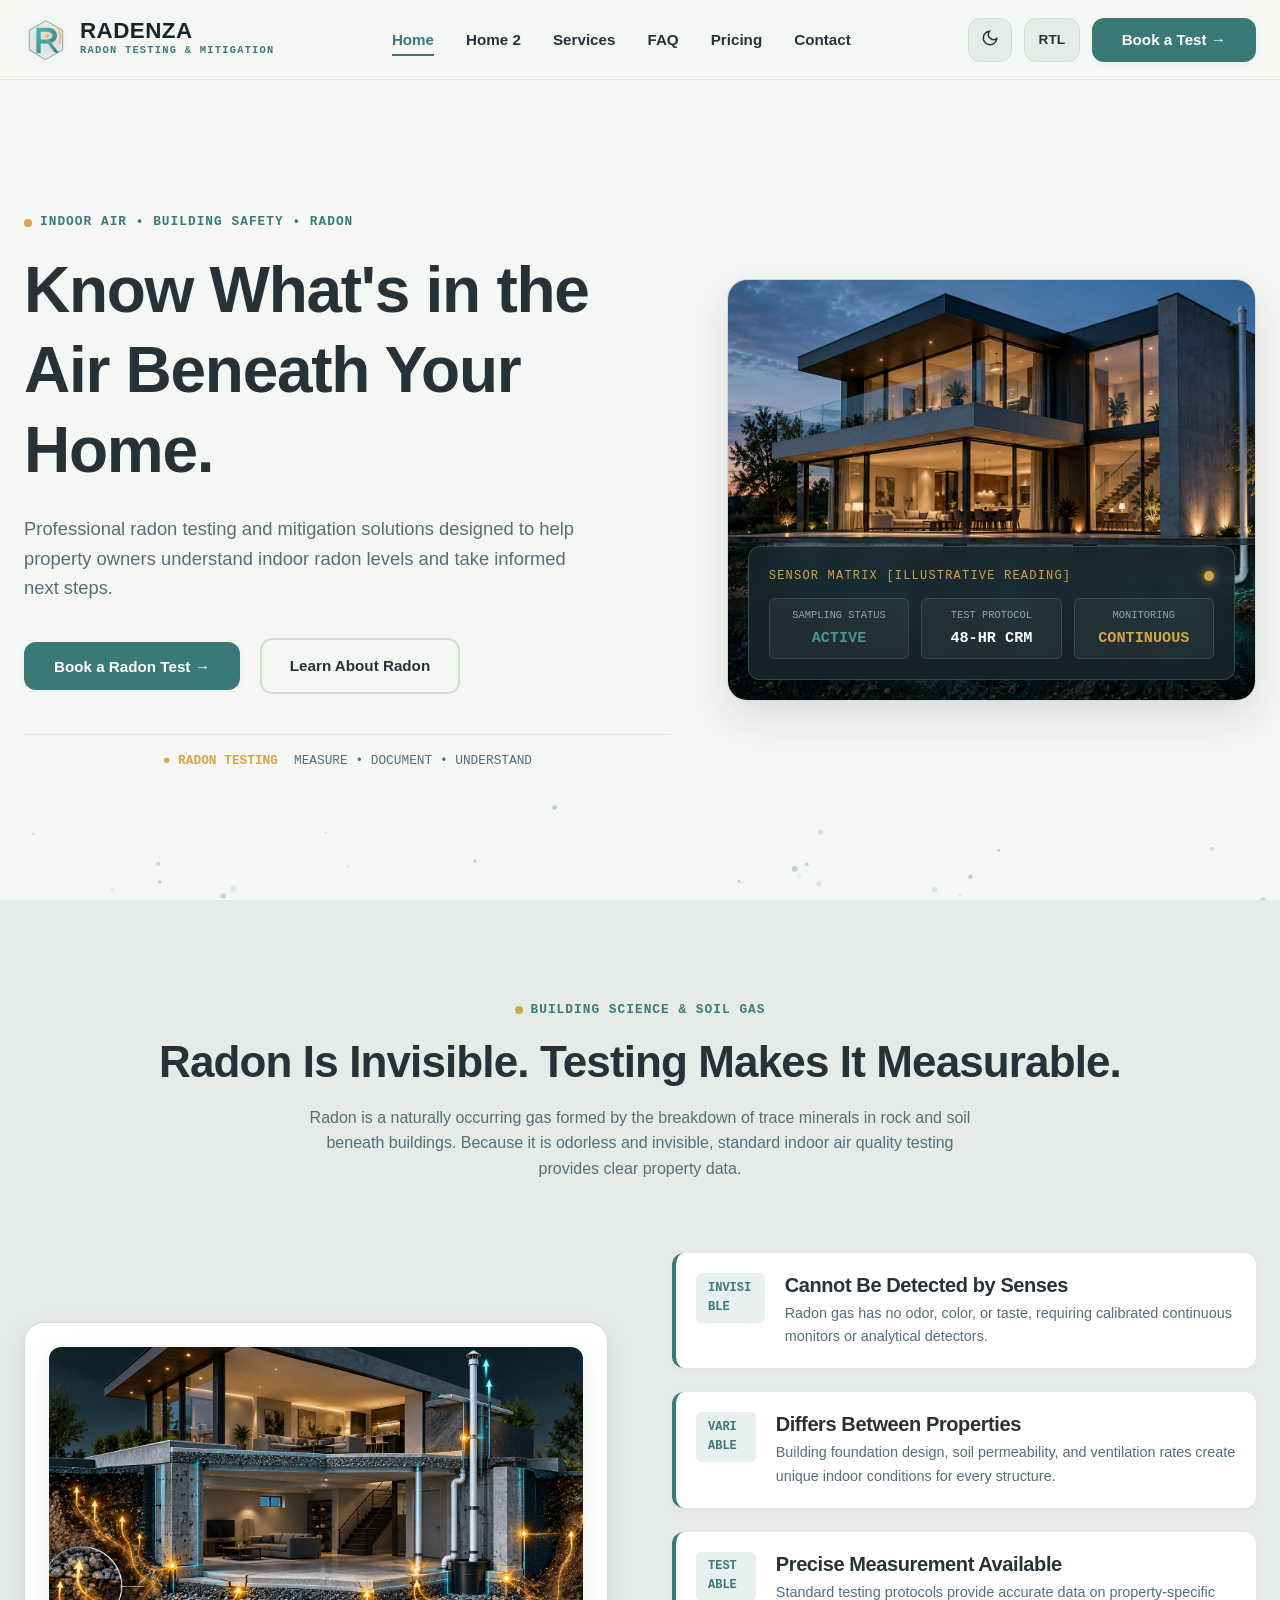
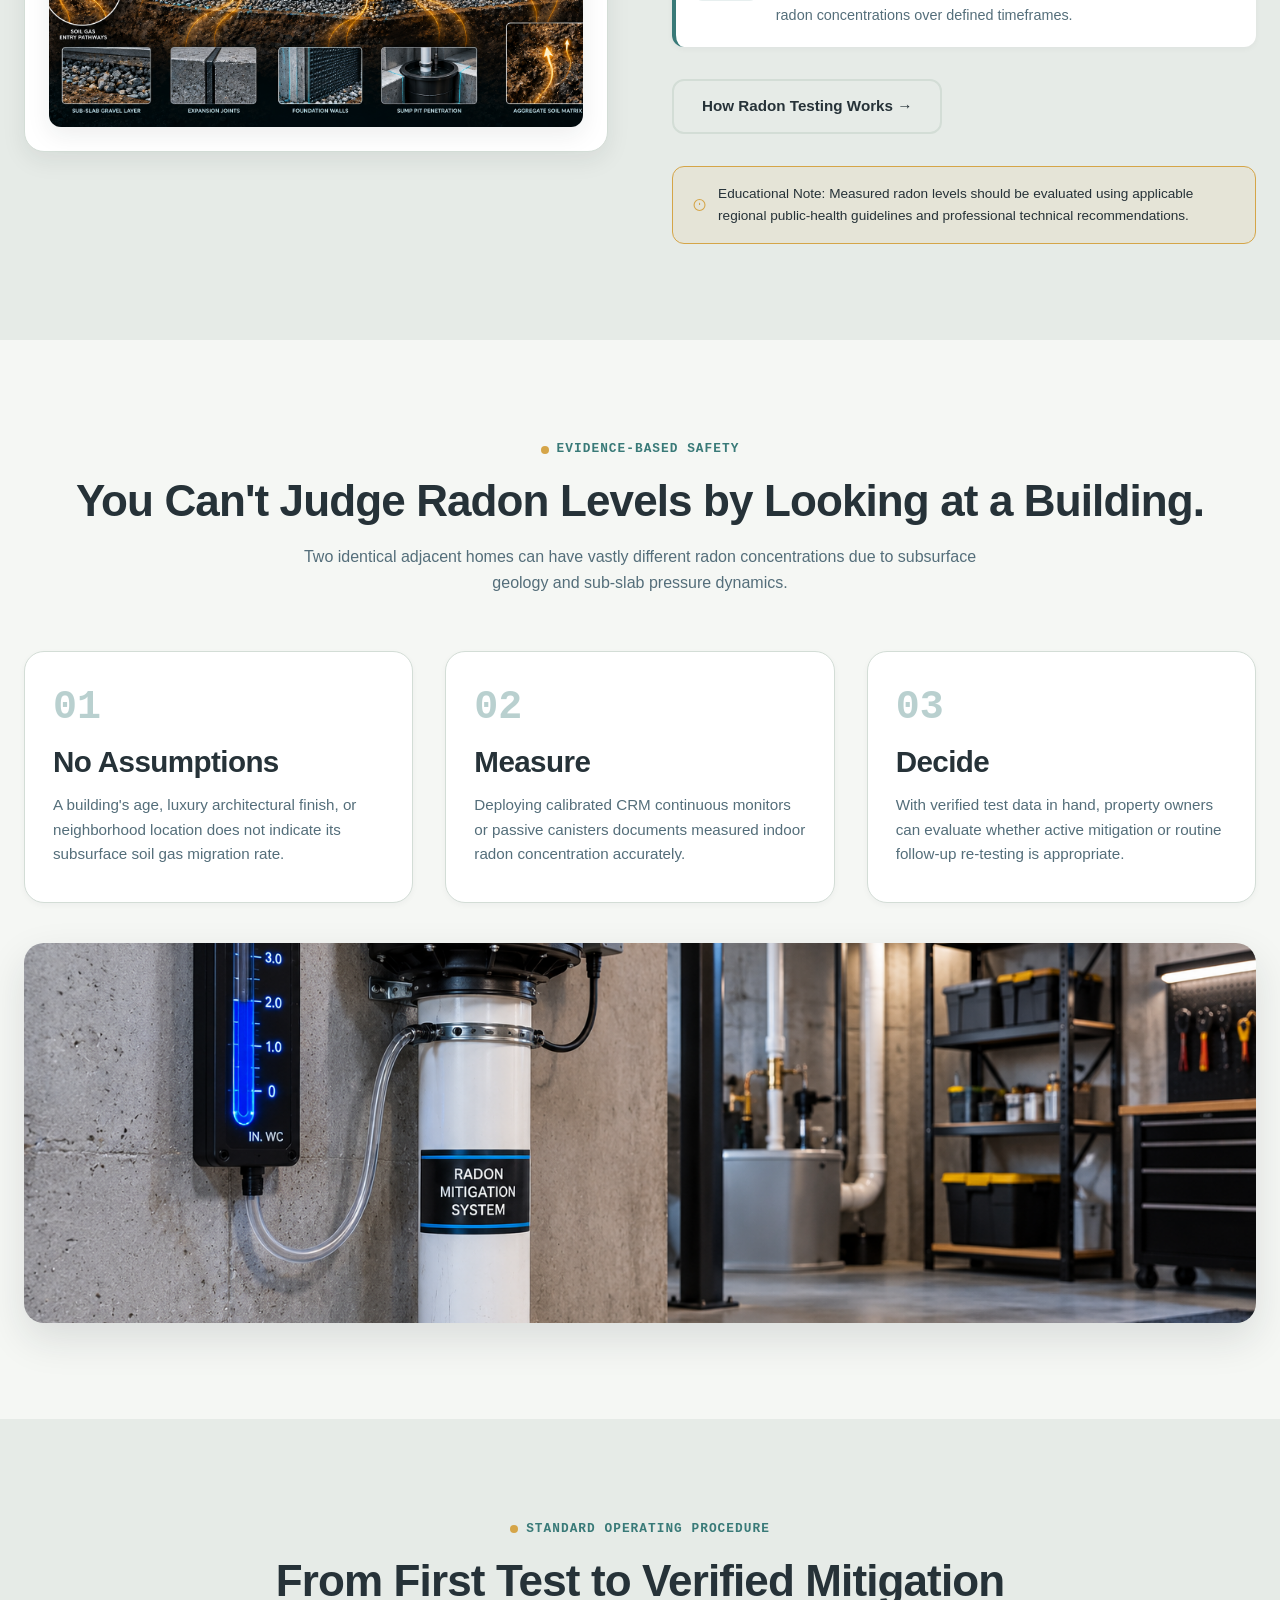
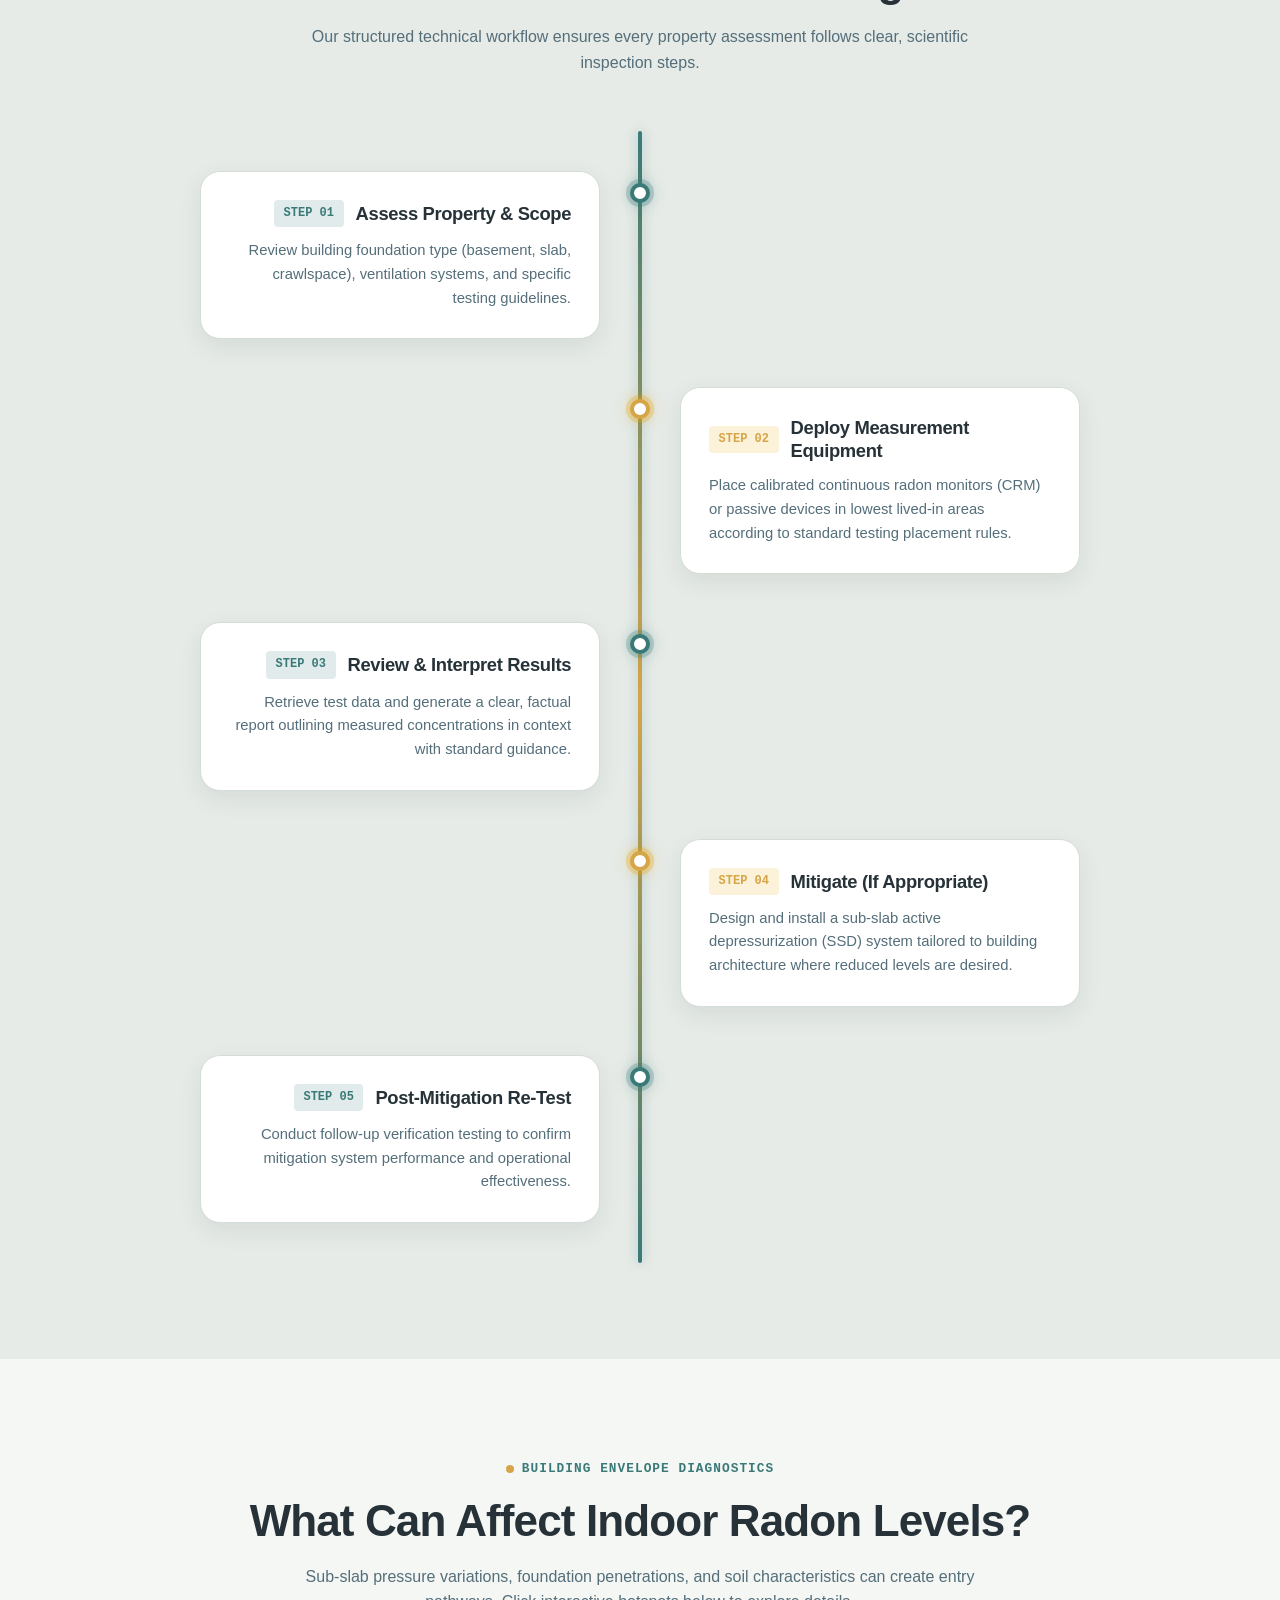
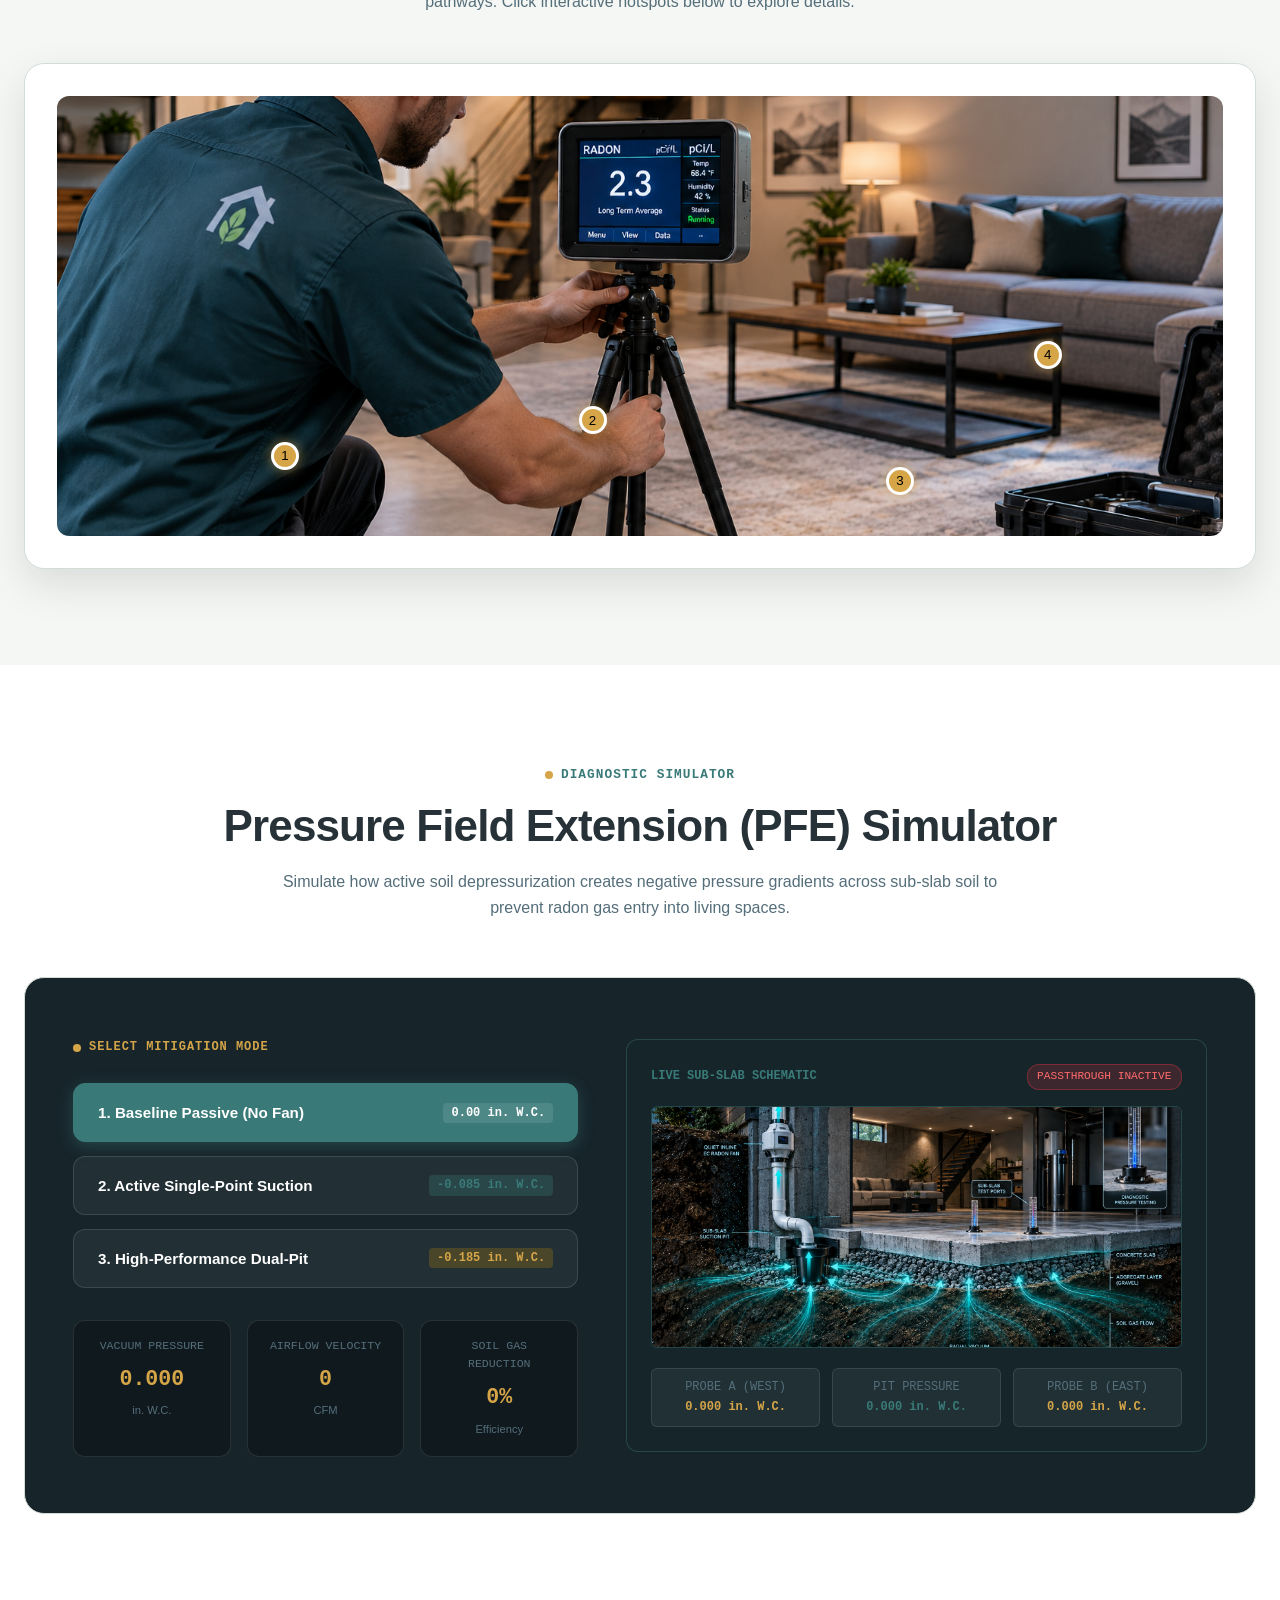
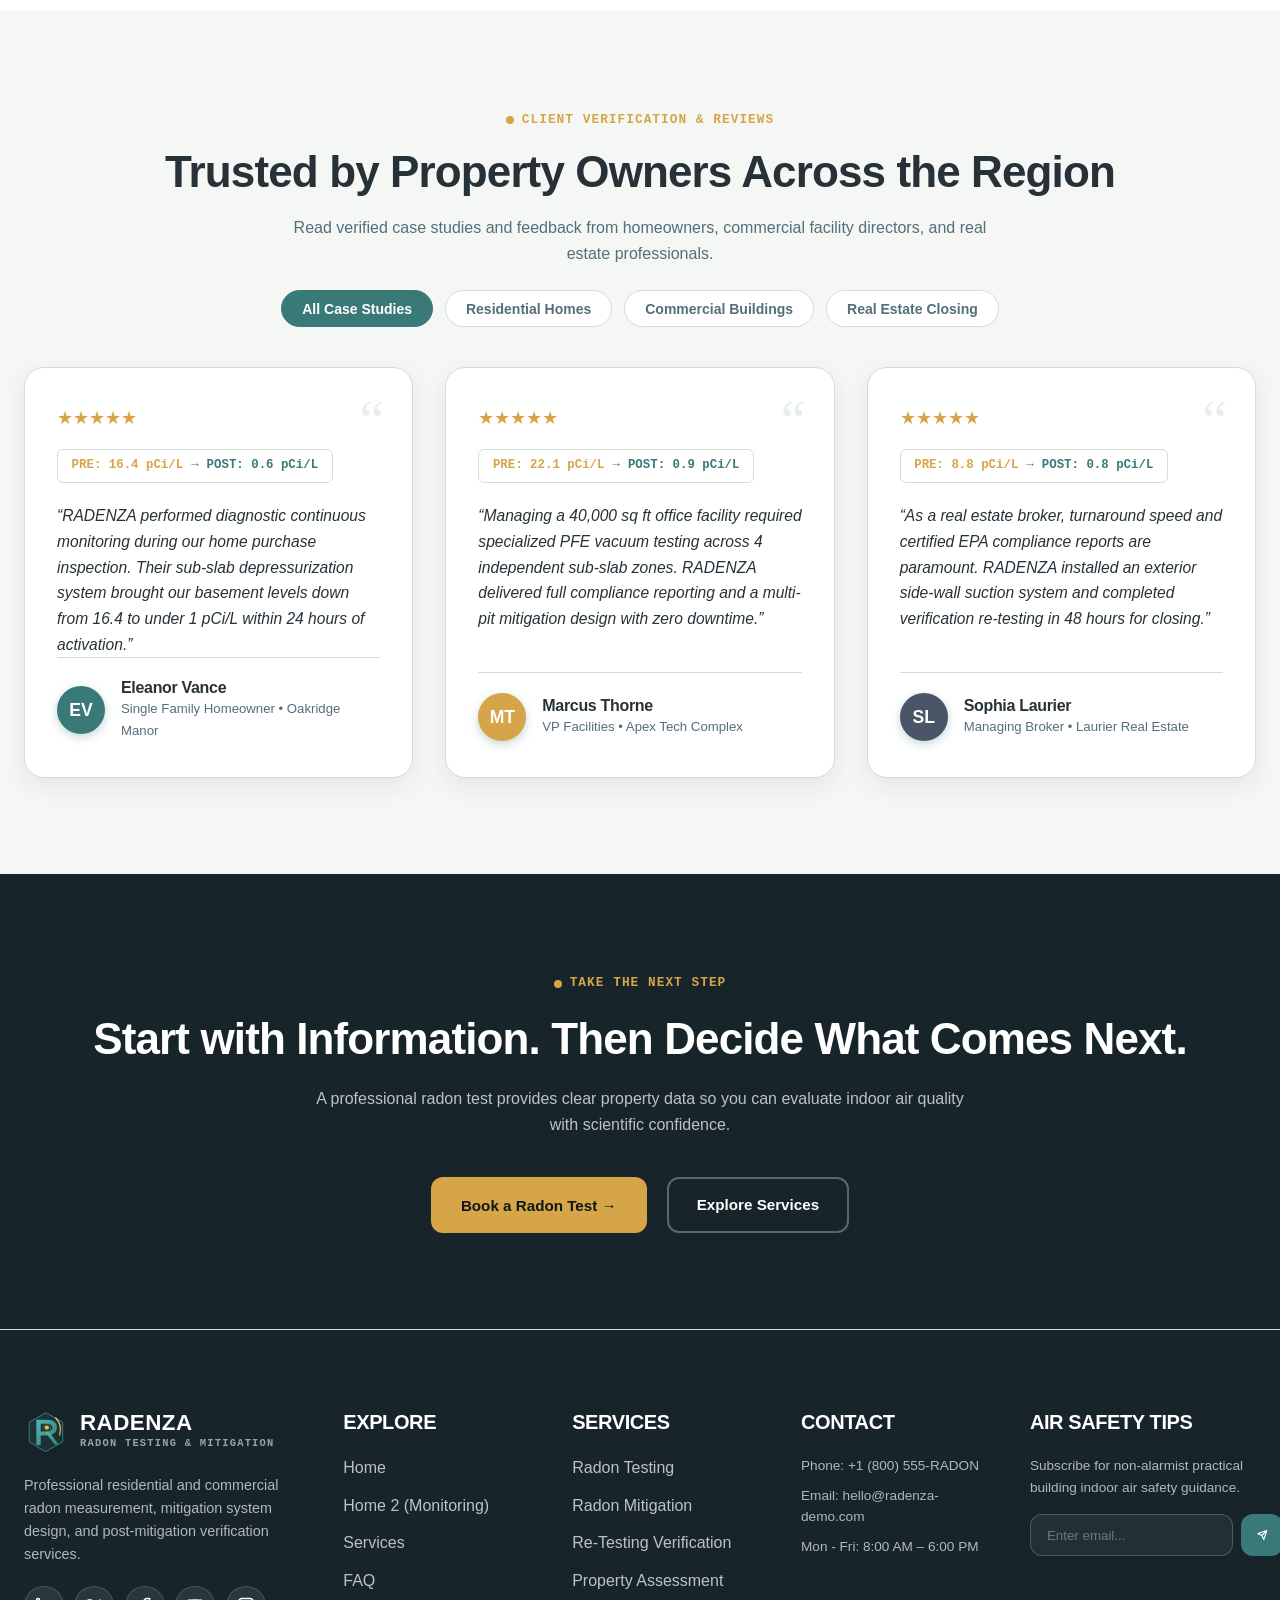
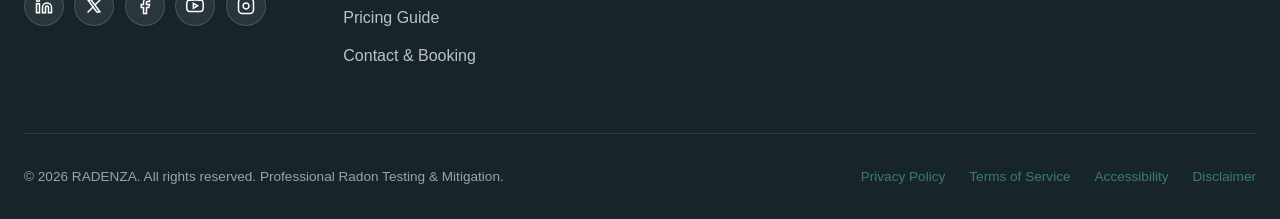
==== commit 0282a057: "1st commit" ====
--- a/index.html
+++ b/index.html
@@ -706,8 +706,8 @@
             <a href="#" class="social-icon-btn" aria-label="LinkedIn Profile" title="LinkedIn">
               <svg width="18" height="18" viewBox="0 0 24 24" fill="none" stroke="currentColor" stroke-width="2"><path d="M16 8a6 6 0 0 1 6 6v7h-4v-7a2 2 0 0 0-2-2 2 2 0 0 0-2 2v7h-4v-7a6 6 0 0 1 6-6z"/><rect x="2" y="9" width="4" height="12"/><circle cx="4" cy="4" r="2"/></svg>
             </a>
-            <a href="#" class="social-icon-btn" aria-label="Twitter / X Profile" title="Twitter / X">
-              <svg width="18" height="18" viewBox="0 0 24 24" fill="none" stroke="currentColor" stroke-width="2"><path d="M23 3a10.9 10.9 0 0 1-3.14 1.53 4.48 4.48 0 0 0-7.86 3v1A10.66 10.66 0 0 1 3 4s-4 9 5 13a11.64 11.64 0 0 1-7 2c9 5 20 0 20-11.5a4.5 4.5 0 0 0-.08-.83A7.72 7.72 0 0 0 23 3z"/></svg>
+            <a href="#" class="social-icon-btn" aria-label="X Profile" title="X (Twitter)">
+              <svg width="18" height="18" viewBox="0 0 24 24" fill="none" stroke="currentColor" stroke-width="2" stroke-linecap="round" stroke-linejoin="round"><path d="M4 4l11.733 16h4.267l-11.733 -16z"/><path d="M4 20l6.768 -6.768m2.46 -2.46l6.772 -6.772"/></svg>
             </a>
             <a href="#" class="social-icon-btn" aria-label="Facebook Page" title="Facebook">
               <svg width="18" height="18" viewBox="0 0 24 24" fill="none" stroke="currentColor" stroke-width="2"><path d="M18 2h-3a5 5 0 0 0-5 5v3H7v4h3v8h4v-8h3l1-4h-4V7a1 1 0 0 1 1-1h3z"/></svg>
@@ -755,7 +755,9 @@
           <p style="font-size: 0.85rem;">Subscribe for non-alarmist practical building indoor air safety guidance.</p>
           <form class="newsletter-form" onsubmit="event.preventDefault(); alert('Thank you for subscribing to Radenza educational updates.');">
             <input type="email" class="newsletter-input" placeholder="Enter email..." required>
-            <button type="submit" class="btn btn-primary" style="padding: 0.5rem 1rem;">Subscribe</button>
+            <button type="submit" class="btn btn-primary newsletter-btn" aria-label="Subscribe to newsletter" title="Subscribe">
+              <svg width="18" height="18" viewBox="0 0 24 24" fill="none" stroke="currentColor" stroke-width="2.5" stroke-linecap="round" stroke-linejoin="round"><line x1="22" y1="2" x2="11" y2="13"/><polygon points="22 2 15 22 11 13 2 9 22 2"/></svg>
+            </button>
           </form>
         </div>
       </div>
--- a/assets/css/style.css
+++ b/assets/css/style.css
@@ -189,6 +189,11 @@
   transform: scaleX(-1);
 }
 
+[dir="rtl"] #backToTopBtn {
+  right: auto !important;
+  left: 2rem !important;
+}
+
 /* Accessibility Focus Ring */
 :focus-visible {
   outline: 3px solid var(--brand-amber);
@@ -460,6 +465,8 @@
   transition: all var(--transition-normal);
   border: 2px solid transparent;
   white-space: nowrap;
+  max-width: 100%;
+  box-sizing: border-box;
 }
 
 .btn-primary {
@@ -656,14 +663,14 @@
   font-family: var(--font-heading);
   font-size: 2.75rem;
   font-weight: 800;
-  color: var(--text-main);
+  color: #FFFFFF !important;
   margin: 0.75rem 0 1rem 0;
   line-height: 1.2;
 }
 
 .page-hero-subtitle {
   font-size: 1.15rem;
-  color: var(--text-muted);
+  color: rgba(255, 255, 255, 0.88) !important;
   max-width: 720px;
   margin: 0 auto;
   line-height: 1.6;
@@ -1299,6 +1306,27 @@
 [data-theme="dark"] select.form-control {
   background-image: url("data:image/svg+xml,%3Csvg xmlns='http://www.w3.org/2000/svg' width='16' height='16' viewBox='0 0 24 24' fill='none' stroke='%2394A6AE' stroke-width='2.5' stroke-linecap='round' stroke-linejoin='round'%3E%3Cpolyline points='6 9 12 15 18 9'%3E%3C/polyline%3E%3C/svg%3E");
 }
+
+/* Dark Theme Date Picker & Calendar Icon High-Contrast White Styling */
+[data-theme="dark"] input[type="date"],
+[data-theme="dark"] input[type="datetime-local"],
+[data-theme="dark"] input[type="time"] {
+  color-scheme: dark;
+}
+
+[data-theme="dark"] input[type="date"]::-webkit-calendar-picker-indicator,
+[data-theme="dark"] input[type="datetime-local"]::-webkit-calendar-picker-indicator,
+[data-theme="dark"] input[type="time"]::-webkit-calendar-picker-indicator {
+  filter: invert(1) brightness(2) !important;
+  cursor: pointer;
+  opacity: 0.95;
+}
+
+[data-theme="dark"] input[type="date"]::-webkit-calendar-picker-indicator:hover,
+[data-theme="dark"] input[type="datetime-local"]::-webkit-calendar-picker-indicator:hover,
+[data-theme="dark"] input[type="time"]::-webkit-calendar-picker-indicator:hover {
+  opacity: 1;
+}
 [dir="rtl"] select.form-control {
   background-position: left 1.25rem center;
   padding-right: 1.15rem;
@@ -1454,6 +1482,22 @@
   border-color: var(--brand-teal);
 }
 
+.newsletter-btn {
+  padding: 0 0.85rem !important;
+  height: 42px !important;
+  width: 42px !important;
+  min-width: 42px !important;
+  display: inline-flex !important;
+  align-items: center !important;
+  justify-content: center !important;
+  border-radius: var(--radius-md) !important;
+  flex-shrink: 0 !important;
+}
+
+[dir="rtl"] .newsletter-btn svg {
+  transform: scaleX(-1);
+}
+
 .site-footer .social-icon-btn {
   background-color: rgba(255, 255, 255, 0.08);
   border: 1px solid rgba(255, 255, 255, 0.15);
@@ -2137,6 +2181,45 @@
   transform: translateX(0) !important;
 }
 
+/* RTL Mode Overrides — Standard Operating Procedure Vertical Timeline */
+[dir="rtl"] .timeline-step-item:nth-child(odd) {
+  left: auto;
+  right: 0;
+  text-align: right;
+}
+
+[dir="rtl"] .timeline-step-item:nth-child(even) {
+  left: auto;
+  right: 50%;
+  text-align: left;
+}
+
+[dir="rtl"] .timeline-step-item:nth-child(odd) .timeline-step-dot {
+  left: -10px;
+  right: auto;
+}
+
+[dir="rtl"] .timeline-step-item:nth-child(even) .timeline-step-dot {
+  right: -10px;
+  left: auto;
+}
+
+[dir="rtl"] .timeline-step-item:nth-child(odd) .step-header {
+  justify-content: flex-start;
+}
+
+[dir="rtl"] .timeline-step-item:nth-child(even) .step-header {
+  justify-content: flex-end;
+}
+
+[dir="rtl"] .timeline-step-item:nth-child(odd).reveal-on-scroll {
+  transform: translateX(40px);
+}
+
+[dir="rtl"] .timeline-step-item:nth-child(even).reveal-on-scroll {
+  transform: translateX(-40px);
+}
+
 /* TESTIMONIALS SECTION (HOME 1) */
 .testimonial-grid {
   display: grid;
@@ -2297,15 +2380,78 @@
   .pricing-grid {
     grid-template-columns: 1fr;
   }
-  .nav-links, .nav-actions .btn, .nav-actions .theme-toggle-btn, .nav-actions .rtl-toggle-btn {
-    display: none;
+  .nav-links,
+  .nav-actions .btn,
+  .nav-actions .theme-toggle-btn,
+  .nav-actions .rtl-toggle-btn {
+    display: none !important;
   }
   .hamburger-btn {
-    display: flex;
+    display: flex !important;
   }
 }
 
 @media (max-width: 768px) {
+  /* MOBILE BUTTON OVERFLOW PREVENTION */
+  .btn:not(.newsletter-btn):not(.social-icon-btn):not(.theme-toggle-btn):not(.rtl-toggle-btn):not(.hamburger-btn) {
+    max-width: 100% !important;
+    white-space: normal !important;
+    text-align: center !important;
+    box-sizing: border-box !important;
+    word-break: break-word !important;
+    padding: 0.75rem 1.15rem !important;
+    font-size: 0.875rem !important;
+    line-height: 1.35 !important;
+  }
+
+  /* MOBILE HEADER OPTIMIZATION (LOGO LEFT, HAMBURGER RIGHT) */
+  .site-header {
+    height: 64px !important;
+  }
+
+  .nav-container {
+    padding-left: 1rem !important;
+    padding-right: 1rem !important;
+    justify-content: space-between !important;
+  }
+
+  .brand-logo {
+    gap: 0.6rem !important;
+    align-items: center !important;
+  }
+
+  .logo-svg {
+    width: 36px !important;
+    height: 36px !important;
+    flex-shrink: 0 !important;
+  }
+
+  .brand-name {
+    font-size: 1.2rem !important;
+    line-height: 1 !important;
+    white-space: nowrap !important;
+  }
+
+  .brand-desc {
+    font-size: 0.58rem !important;
+    letter-spacing: 0.08em !important;
+    white-space: nowrap !important;
+    display: block !important;
+  }
+
+  .hamburger-btn {
+    display: flex !important;
+    width: 40px !important;
+    height: 40px !important;
+    align-items: center !important;
+    justify-content: center !important;
+    flex-shrink: 0 !important;
+  }
+
+  .hamburger-btn svg {
+    width: 22px !important;
+    height: 22px !important;
+  }
   .vertical-timeline::before {
     left: 20px;
   }
@@ -2330,6 +2476,28 @@
     align-items: flex-start !important;
     justify-content: flex-start !important;
     gap: 0.35rem !important;
+  }
+
+  /* Mobile Timeline RTL Overrides */
+  [dir="rtl"] .vertical-timeline::before {
+    right: 20px !important;
+    left: auto !important;
+  }
+  [dir="rtl"] .timeline-step-item {
+    width: 100% !important;
+    padding-right: 50px !important;
+    padding-left: 15px !important;
+  }
+  [dir="rtl"] .timeline-step-item:nth-child(odd),
+  [dir="rtl"] .timeline-step-item:nth-child(even) {
+    right: 0 !important;
+    left: auto !important;
+    text-align: right !important;
+  }
+  [dir="rtl"] .timeline-step-item:nth-child(odd) .timeline-step-dot,
+  [dir="rtl"] .timeline-step-item:nth-child(even) .timeline-step-dot {
+    right: 10px !important;
+    left: auto !important;
   }
   .step-tag {
     display: inline-block !important;
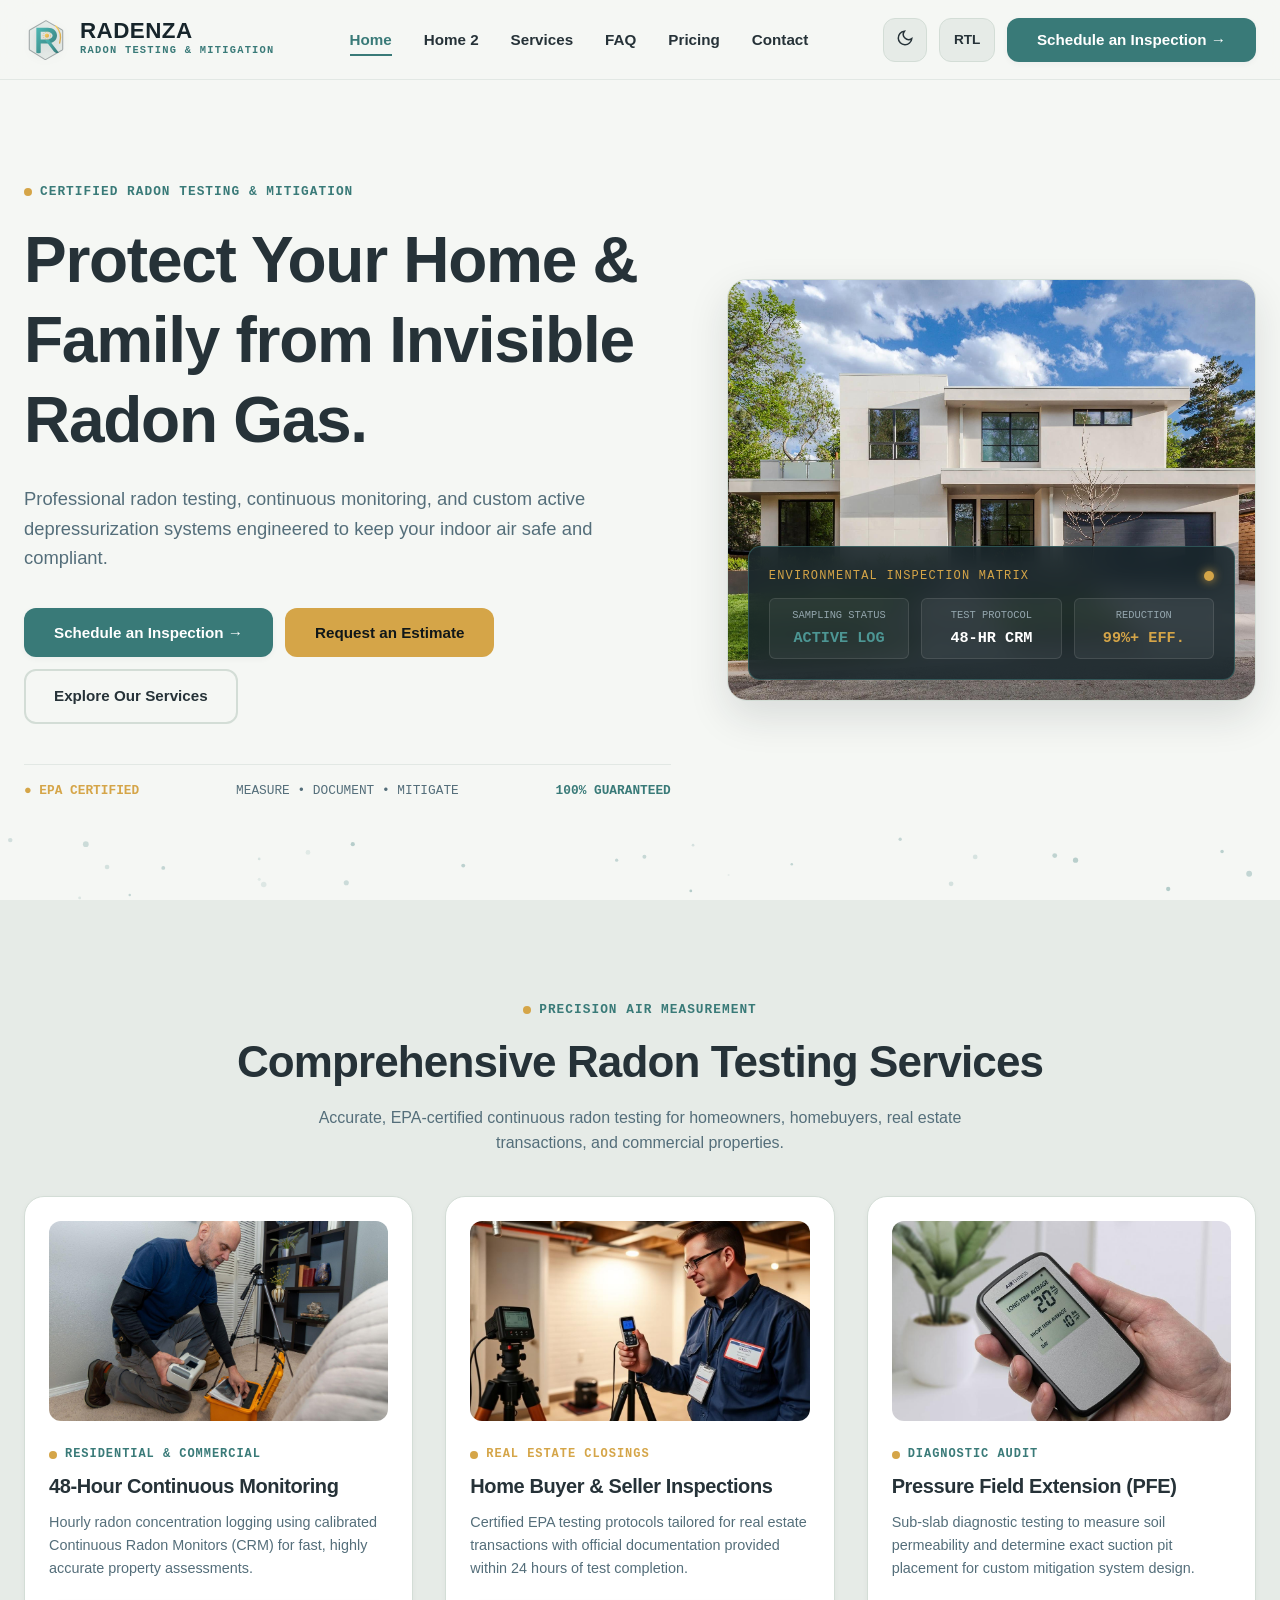
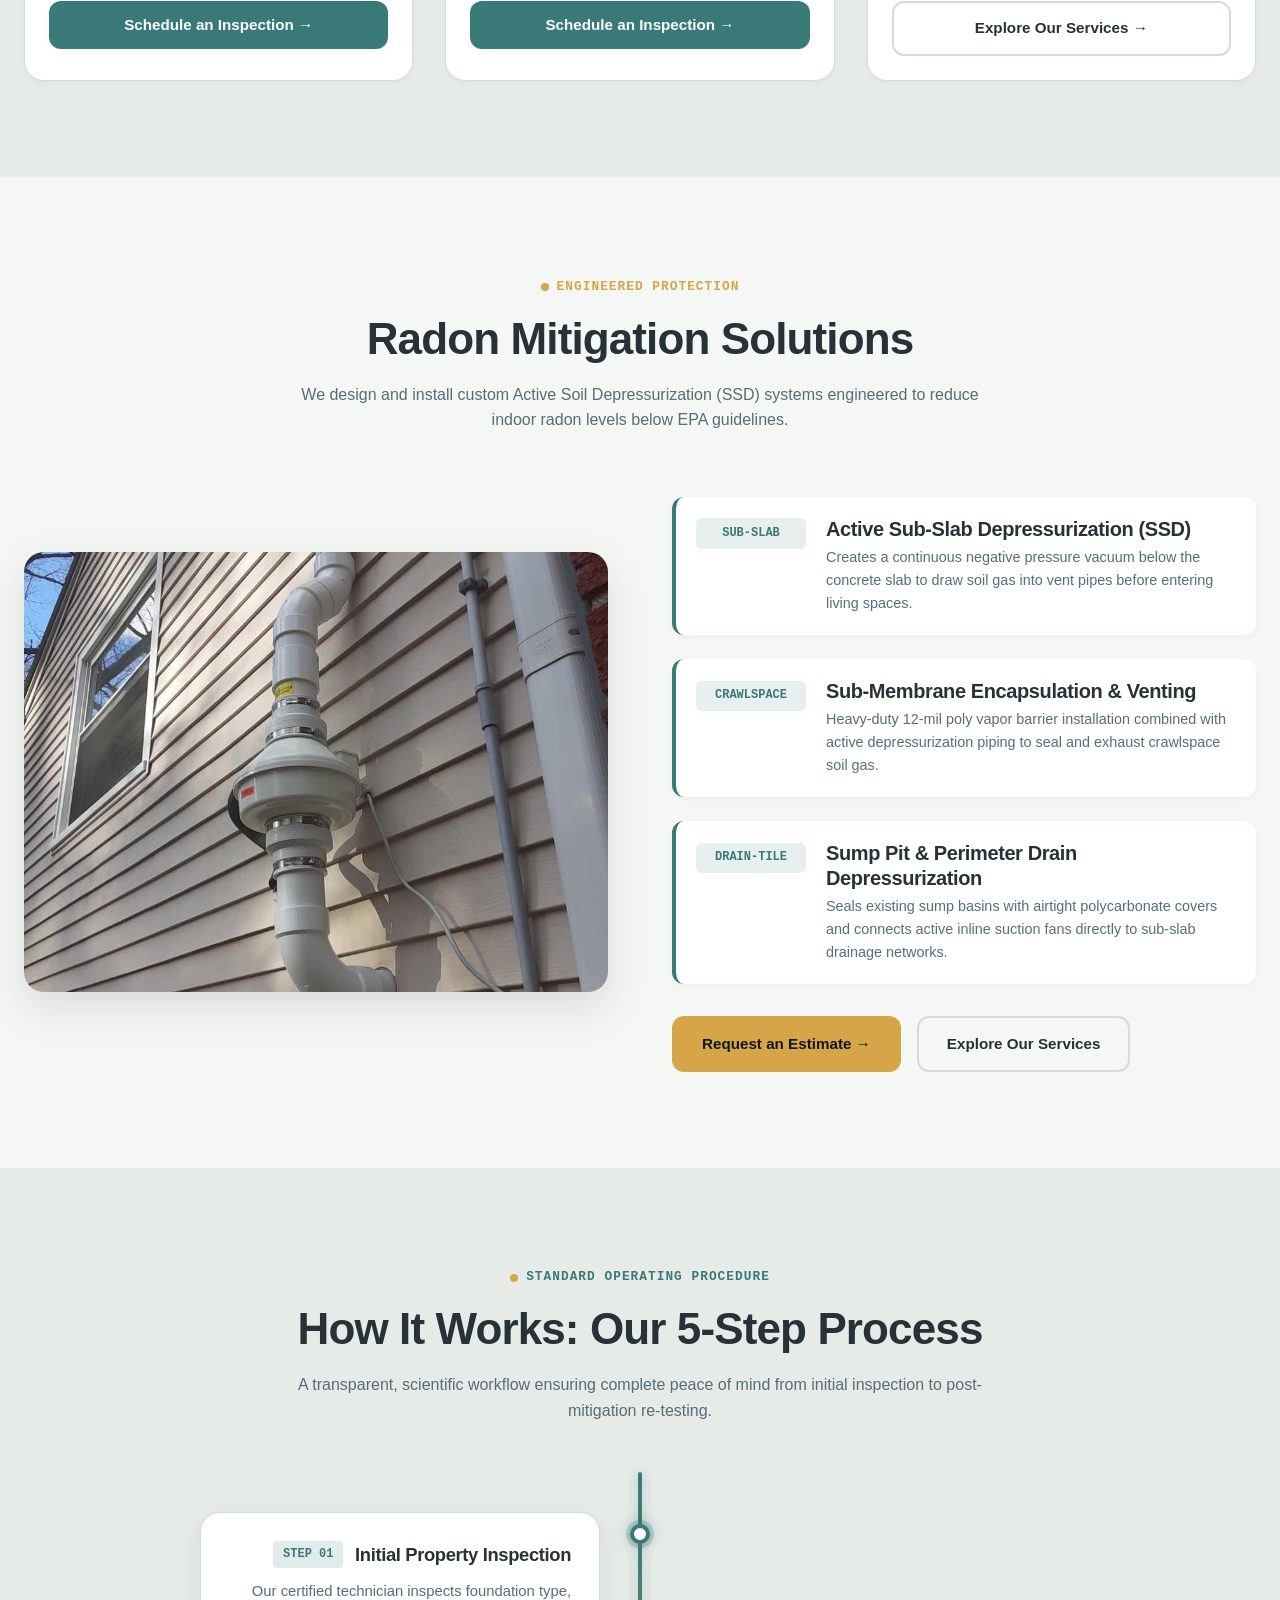
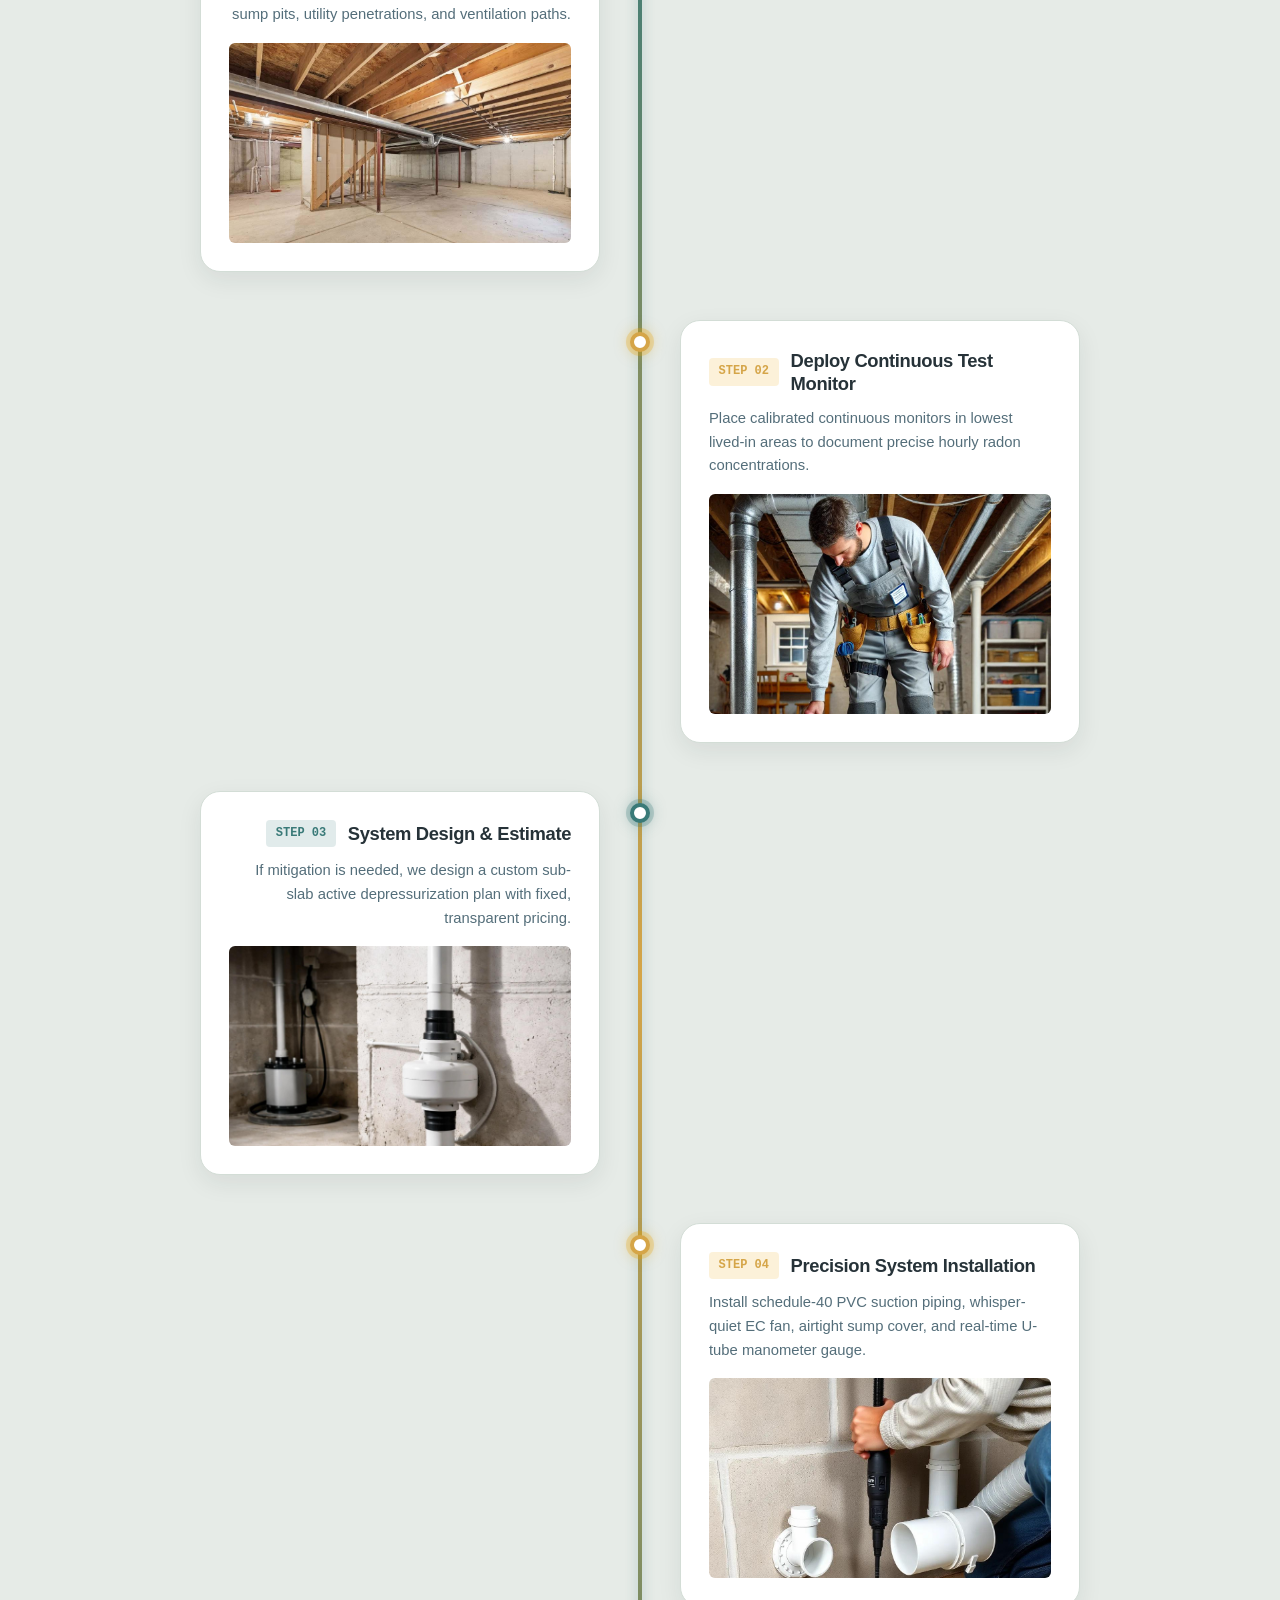
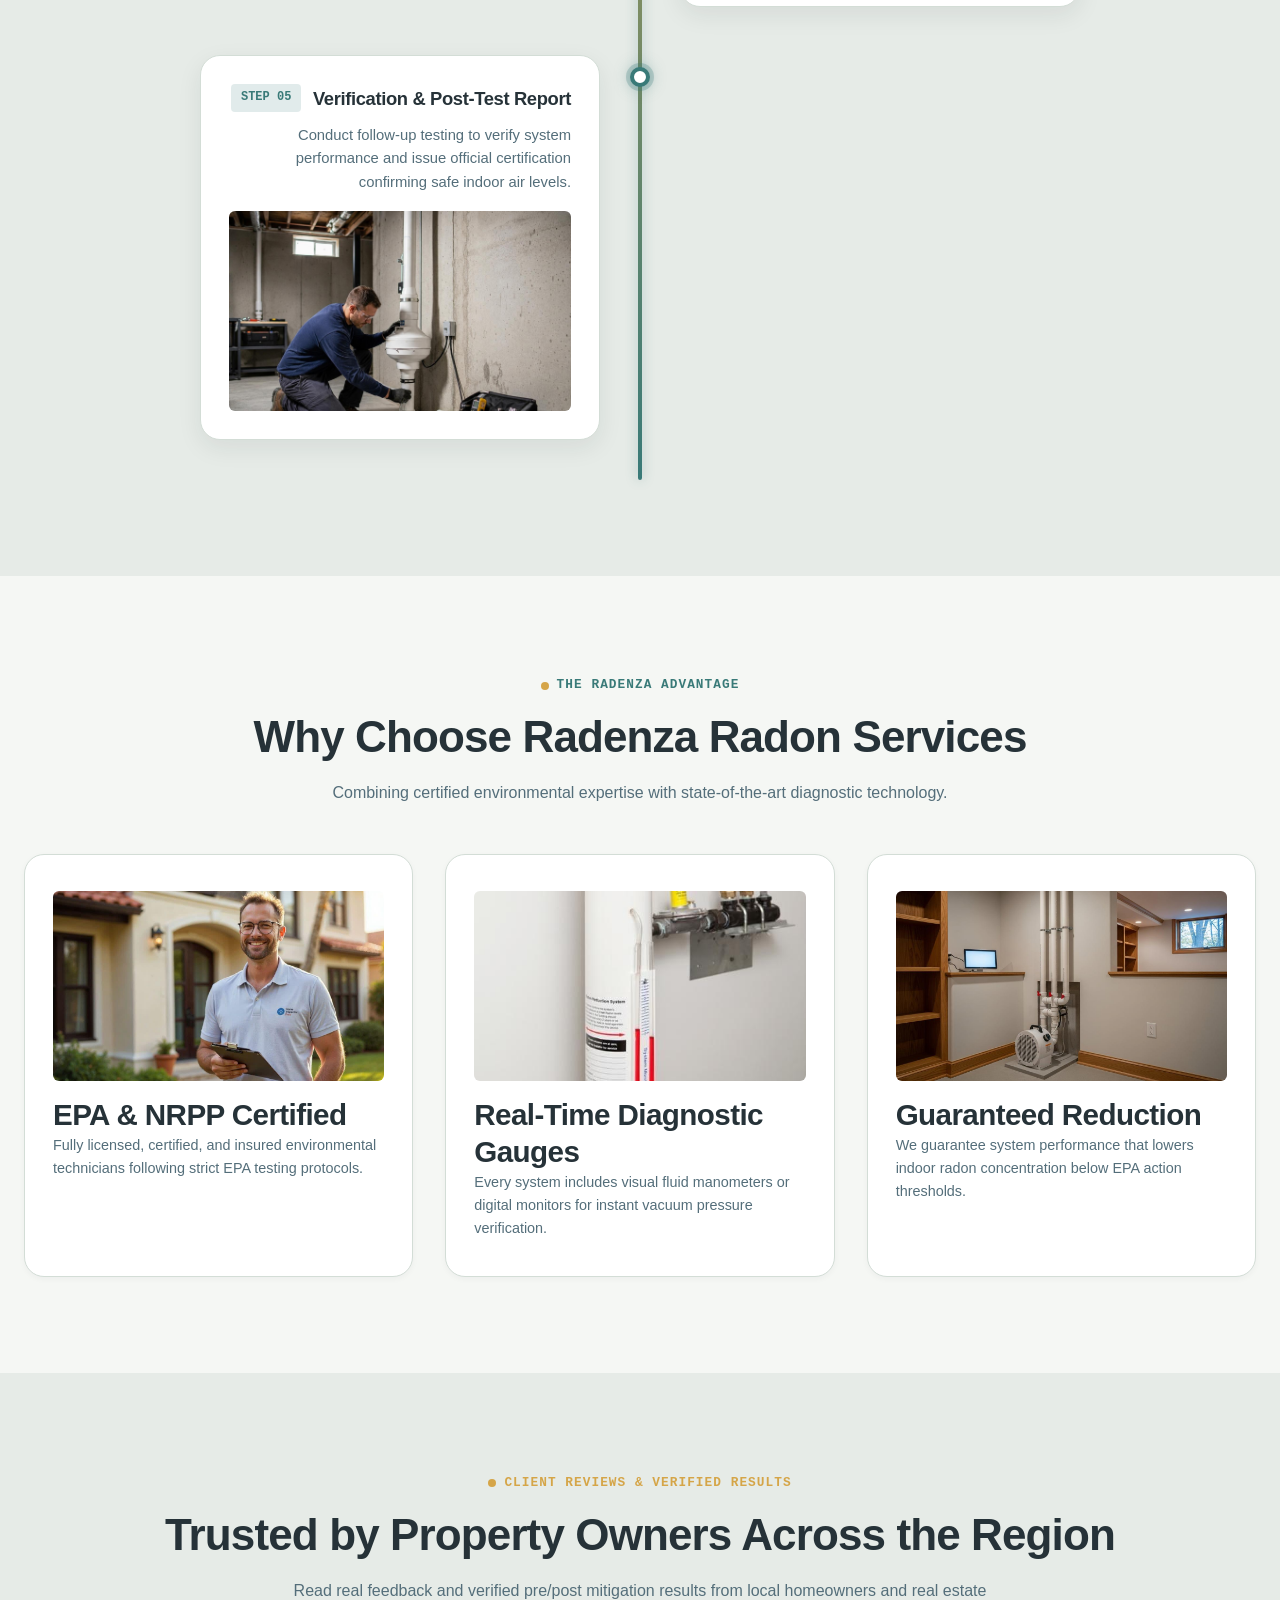
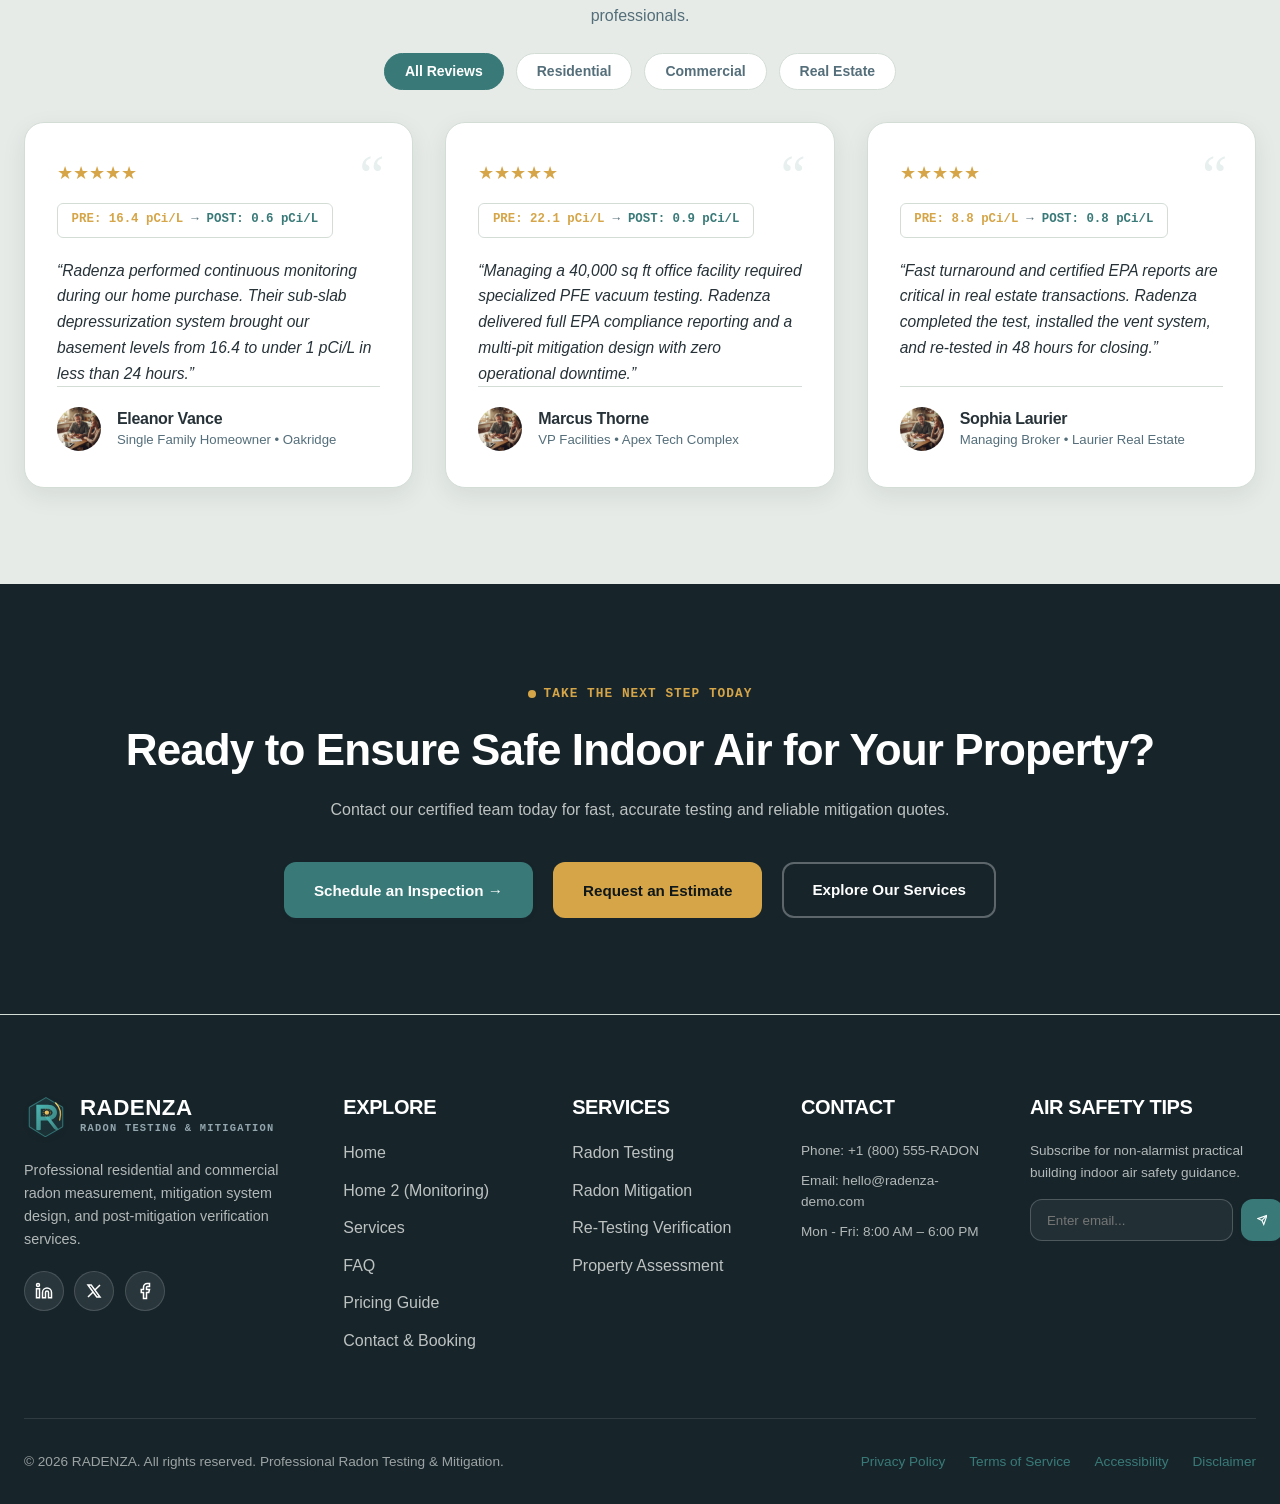
==== commit 32904520: "3rtd comitt" ====
--- a/index.html
+++ b/index.html
@@ -3,13 +3,12 @@
 <head>
   <meta charset="UTF-8">
   <meta name="viewport" content="width=device-width, initial-scale=1.0">
-  <title>Radenza | Radon Testing & Mitigation</title>
-  <meta name="description" content="Professional radon testing, mitigation and post-mitigation re-testing services designed to help property owners understand and address indoor radon levels.">
-  <meta property="og:title" content="Radenza | Radon Testing & Mitigation">
-  <meta property="og:description" content="Scientific, precise and calm property radon measurement and active mitigation engineering.">
+  <title>Radenza | Professional Radon Testing & Mitigation Services</title>
+  <meta name="description" content="Certified radon testing, continuous monitoring, and active soil depressurization mitigation systems for homeowners, homebuyers, and commercial property owners.">
+  <meta property="og:title" content="Radenza | Professional Radon Testing & Mitigation Services">
+  <meta property="og:description" content="Certified radon measurement and active mitigation engineering for safer indoor air.">
   <meta property="og:type" content="website">
   <link rel="icon" type="image/svg+xml" href="assets/images/favicon.svg">
-  <link rel="alternate icon" href="favicon.svg">
   <link rel="stylesheet" href="assets/css/style.css">
 </head>
 <body>
@@ -18,7 +17,6 @@
   <header class="site-header" id="siteHeader">
     <div class="container nav-container">
       <a href="index.html" class="brand-logo" aria-label="Radenza Radon Testing Home">
-        <!-- Luxury SVG Logo: Geometric R Monogram + Radon Detection Sensor + Environmental Airflow Arc -->
         <svg class="logo-svg" viewBox="0 0 100 100" fill="none" xmlns="http://www.w3.org/2000/svg" aria-hidden="true">
           <defs>
             <linearGradient id="radenzaTealGrad" x1="0%" y1="0%" x2="100%" y2="100%">
@@ -34,24 +32,11 @@
               <stop offset="100%" stop-color="#D5A548"/>
             </linearGradient>
           </defs>
-
-          <!-- 1. Geometric Outer Shield Base -->
-          <path d="M 50 6 L 86 26.5 A 3 3 0 0 1 88 29 L 88 71 A 3 3 0 0 1 86 73.5 L 50 94 A 3 3 0 0 1 47 94 L 14 73.5 A 3 3 0 0 1 12 71 L 12 29 A 3 3 0 0 1 14 26.5 Z" 
-                fill="url(#radenzaTealGrad)" fill-opacity="0.08" stroke="currentColor" stroke-width="2.5" stroke-opacity="0.35"/>
-
-          <!-- 2. Monogram "R" Loop with Native Cutout (evenodd) -->
-          <path d="M 28 22 H 54 C 67 22 75 30 75 40 C 75 50 67 58 54 58 H 38 V 78 C 38 79.5 36.5 80 35 80 H 31 C 29.5 80 28 79.5 28 78 V 22 Z M 38 31 V 49 H 52 C 59 49 65 45 65 40 C 65 35 59 31 52 31 H 38 Z" 
-                fill-rule="evenodd" fill="url(#radenzaBrightTeal)"/>
-
-          <!-- 3. Dynamic Mitigation Ribbon Leg -->
-          <path d="M 48 50 L 68 76 C 69.5 78 72 79.5 75.5 79.5 H 77.5 C 78.5 79.5 79 78.5 78 77 L 57 50 H 48 Z" 
-                fill="url(#radenzaBrightTeal)"/>
-
-          <!-- 4. Safety Amber Radar Core -->
+          <path d="M 50 6 L 86 26.5 A 3 3 0 0 1 88 29 L 88 71 A 3 3 0 0 1 86 73.5 L 50 94 A 3 3 0 0 1 47 94 L 14 73.5 A 3 3 0 0 1 12 71 L 12 29 A 3 3 0 0 1 14 26.5 Z" fill="url(#radenzaTealGrad)" fill-opacity="0.08" stroke="currentColor" stroke-width="2.5" stroke-opacity="0.35"/>
+          <path d="M 28 22 H 54 C 67 22 75 30 75 40 C 75 50 67 58 54 58 H 38 V 78 C 38 79.5 36.5 80 35 80 H 31 C 29.5 80 28 79.5 28 78 V 22 Z M 38 31 V 49 H 52 C 59 49 65 45 65 40 C 65 35 59 31 52 31 H 38 Z" fill-rule="evenodd" fill="url(#radenzaBrightTeal)"/>
+          <path d="M 48 50 L 68 76 C 69.5 78 72 79.5 75.5 79.5 H 77.5 C 78.5 79.5 79 78.5 78 77 L 57 50 H 48 Z" fill="url(#radenzaBrightTeal)"/>
           <circle cx="52" cy="40" r="5" fill="url(#radenzaAmberGrad)"/>
           <circle cx="52" cy="40" r="8.5" fill="none" stroke="#D5A548" stroke-width="1.5" stroke-dasharray="2.5 2.5" opacity="0.85"/>
-
-          <!-- 5. Environmental Airflow Arc -->
           <path d="M 72 18 C 82 28 85 43 81 57" fill="none" stroke="url(#radenzaAmberGrad)" stroke-width="3" stroke-linecap="round"/>
         </svg>
         <div class="brand-text-wrap">
@@ -63,7 +48,7 @@
       <!-- Desktop Nav Links -->
       <nav aria-label="Main Navigation">
         <ul class="nav-links">
-          <li><a href="index.html" class="nav-link">Home</a></li>
+          <li><a href="index.html" class="nav-link active">Home</a></li>
           <li><a href="index2.html" class="nav-link">Home 2</a></li>
           <li><a href="services.html" class="nav-link">Services</a></li>
           <li><a href="faq.html" class="nav-link">FAQ</a></li>
@@ -84,7 +69,7 @@
           <span class="rtl-label">RTL</span>
         </button>
 
-        <button class="btn btn-primary" data-modal-target="testingModal">Book a Test &rarr;</button>
+        <button class="btn btn-primary" data-modal-target="testingModal">Schedule an Inspection &rarr;</button>
 
         <button class="hamburger-btn" id="hamburgerBtn" aria-label="Open mobile navigation menu" aria-expanded="false">
           <svg width="24" height="24" viewBox="0 0 24 24" fill="none" stroke="currentColor" stroke-width="2.5"><line x1="3" y1="6" x2="21" y2="6"/><line x1="3" y1="12" x2="21" y2="12"/><line x1="3" y1="18" x2="21" y2="18"/></svg>
@@ -124,14 +109,14 @@
             <span class="rtl-label">RTL</span>
           </button>
         </div>
-        <button class="btn btn-primary" data-modal-target="testingModal" style="width: 100%;">Book a Test &rarr;</button>
+        <button class="btn btn-primary" data-modal-target="testingModal" style="width: 100%;">Schedule an Inspection &rarr;</button>
       </div>
     </div>
   </div>
 
   <main id="mainContent">
 
-    <!-- HOME — SECTION 01 — HERO -->
+    <!-- 1. HERO SECTION -->
     <section class="section hero-section" style="position: relative; overflow: hidden; padding-top: 0; padding-bottom: 0;">
       <canvas id="airflowCanvas" style="position: absolute; top:0; left:0; width:100%; height:100%; pointer-events:none; opacity: 0.7;"></canvas>
 
@@ -139,45 +124,46 @@
         <div class="hero-wrapper">
           <div class="hero-content-col reveal-on-scroll">
             <div class="hero-eyebrow">
-              <span class="mono-tag">INDOOR AIR • BUILDING SAFETY • RADON</span>
-            </div>
-            <h1 class="hero-title">Know What's in the Air Beneath Your Home.</h1>
+              <span class="mono-tag">CERTIFIED RADON TESTING &amp; MITIGATION</span>
+            </div>
+            <h1 class="hero-title">Protect Your Home &amp; Family from Invisible Radon Gas.</h1>
             <p class="hero-subtitle">
-              Professional radon testing and mitigation solutions designed to help property owners understand indoor radon levels and take informed next steps.
+              Professional radon testing, continuous monitoring, and custom active depressurization systems engineered to keep your indoor air safe and compliant.
             </p>
-            <div class="hero-actions">
-              <button class="btn btn-primary" data-modal-target="testingModal">Book a Radon Test &rarr;</button>
-              <a href="services.html" class="btn btn-secondary">Learn About Radon</a>
-            </div>
-
-            <div style="display: flex; align-items: center; justify-content: center; flex-wrap: wrap; gap: 0.75rem 1rem; font-family: var(--font-mono); font-size: 0.8rem; color: var(--text-muted); padding-top: 1rem; border-top: 1px solid var(--border-subtle); width: 100%;">
-              <span style="color: var(--brand-amber); font-weight: 700;">● RADON TESTING</span>
-              <span>MEASURE • DOCUMENT • UNDERSTAND</span>
+            <div class="hero-actions" style="gap: 0.75rem; flex-wrap: wrap;">
+              <button class="btn btn-primary" data-modal-target="testingModal">Schedule an Inspection &rarr;</button>
+              <button class="btn btn-amber" data-modal-target="quoteModal">Request an Estimate</button>
+              <a href="services.html" class="btn btn-secondary">Explore Our Services</a>
+            </div>
+
+            <div style="display: flex; align-items: center; justify-content: space-between; flex-wrap: wrap; gap: 0.75rem 1rem; font-family: var(--font-mono); font-size: 0.8rem; color: var(--text-muted); padding-top: 1rem; border-top: 1px solid var(--border-subtle); width: 100%;">
+              <span style="color: var(--brand-amber); font-weight: 700;">● EPA CERTIFIED</span>
+              <span>MEASURE • DOCUMENT • MITIGATE</span>
+              <span style="color: var(--brand-teal); font-weight: 700;">100% GUARANTEED</span>
             </div>
           </div>
 
           <div class="hero-visual-col reveal-on-scroll">
             <div class="hero-visual-card">
-              <img src="assets/images/1.png" alt="Modern luxury property cutaway and sub-slab diagnostic sampling" class="hero-visual-img" loading="eager" style="width: 100%; height: 420px; object-fit: cover; border-radius: var(--radius-md);">
+              <img src="assets/images/Home page hero1.jpg" alt="Certified radon inspection technician evaluating residential indoor air quality" class="hero-visual-img" loading="eager" style="width: 100%; height: 420px; object-fit: cover; border-radius: var(--radius-md);">
               
-              <!-- Illustrative Technical Measurement Overlay -->
               <div class="tech-indicator-overlay">
                 <div class="tech-indicator-header">
-                  <span>SENSOR MATRIX [ILLUSTRATIVE READING]</span>
+                  <span>ENVIRONMENTAL INSPECTION MATRIX</span>
                   <div class="sensor-pulse-dot"></div>
                 </div>
                 <div class="indicator-grid">
                   <div class="indicator-box">
                     <span class="indicator-label">SAMPLING STATUS</span>
-                    <span class="indicator-value" style="color: var(--brand-teal-light);">ACTIVE</span>
+                    <span class="indicator-value" style="color: var(--brand-teal-light);">ACTIVE LOG</span>
                   </div>
                   <div class="indicator-box">
                     <span class="indicator-label">TEST PROTOCOL</span>
                     <span class="indicator-value">48-HR CRM</span>
                   </div>
                   <div class="indicator-box">
-                    <span class="indicator-label">MONITORING</span>
-                    <span class="indicator-value" style="color: var(--brand-amber);">CONTINUOUS</span>
+                    <span class="indicator-label">REDUCTION</span>
+                    <span class="indicator-value" style="color: var(--brand-amber);">99%+ EFF.</span>
                   </div>
                 </div>
               </div>
@@ -187,116 +173,133 @@
       </div>
     </section>
 
-    <!-- HOME — SECTION 02 — WHAT IS RADON? -->
+    <!-- 2. RADON TESTING SERVICES -->
     <section class="section section-pale">
       <div class="container">
         <div class="text-center reveal-on-scroll">
-          <span class="mono-tag">BUILDING SCIENCE &amp; SOIL GAS</span>
-          <h2 style="margin: 0.75rem 0 1rem 0;">Radon Is Invisible. Testing Makes It Measurable.</h2>
-          <p>
-            Radon is a naturally occurring gas formed by the breakdown of trace minerals in rock and soil beneath buildings. Because it is odorless and invisible, standard indoor air quality testing provides clear property data.
+          <span class="mono-tag">PRECISION AIR MEASUREMENT</span>
+          <h2 style="margin: 0.75rem 0 1rem 0;">Comprehensive Radon Testing Services</h2>
+          <p style="max-width: 720px; margin: 0 auto;">
+            Accurate, EPA-certified continuous radon testing for homeowners, homebuyers, real estate transactions, and commercial properties.
           </p>
         </div>
 
-        <div class="radon-diagram-wrapper">
-          <div class="diagram-canvas-container reveal-on-scroll">
-            <img src="assets/images/2.png" alt="Sub-slab soil gas diagnostic sampling and foundation entry paths" style="width: 100%; height: 380px; object-fit: cover; border-radius: var(--radius-md); box-shadow: var(--shadow-md); display: block;">
-          </div>
-
+        <div style="display: grid; grid-template-columns: repeat(auto-fit, minmax(300px, 1fr)); gap: 2rem; margin-top: 2.5rem;" class="reveal-on-scroll">
+          <!-- Testing Card 1 -->
+          <div class="stage-card" style="padding: 1.5rem;">
+            <img src="assets/images/Indoor air testing.jpg" alt="Continuous Radon Monitor testing device" style="width: 100%; height: 200px; object-fit: cover; border-radius: var(--radius-md); margin-bottom: 1.25rem;">
+            <span class="mono-tag" style="font-size: 0.75rem;">RESIDENTIAL &amp; COMMERCIAL</span>
+            <h3 style="margin: 0.5rem 0 0.75rem 0; font-size: 1.25rem;">48-Hour Continuous Monitoring</h3>
+            <p style="font-size: 0.9rem; color: var(--text-muted); line-height: 1.6;">
+              Hourly radon concentration logging using calibrated Continuous Radon Monitors (CRM) for fast, highly accurate property assessments.
+            </p>
+            <div style="margin-top: 1.25rem;">
+              <button class="btn btn-primary" data-modal-target="testingModal" style="width: 100%;">Schedule an Inspection &rarr;</button>
+            </div>
+          </div>
+
+          <!-- Testing Card 2 -->
+          <div class="stage-card" style="padding: 1.5rem;">
+            <img src="assets/images/Radon testing technician.jpg" alt="Certified radon inspection technician performing home inspection" style="width: 100%; height: 200px; object-fit: cover; border-radius: var(--radius-md); margin-bottom: 1.25rem;">
+            <span class="mono-tag" style="font-size: 0.75rem; color: var(--brand-amber);">REAL ESTATE CLOSINGS</span>
+            <h3 style="margin: 0.5rem 0 0.75rem 0; font-size: 1.25rem;">Home Buyer &amp; Seller Inspections</h3>
+            <p style="font-size: 0.9rem; color: var(--text-muted); line-height: 1.6;">
+              Certified EPA testing protocols tailored for real estate transactions with official documentation provided within 24 hours of test completion.
+            </p>
+            <div style="margin-top: 1.25rem;">
+              <button class="btn btn-primary" data-modal-target="testingModal" style="width: 100%;">Schedule an Inspection &rarr;</button>
+            </div>
+          </div>
+
+          <!-- Testing Card 3 -->
+          <div class="stage-card" style="padding: 1.5rem;">
+            <img src="assets/images/Testing Equipment.jpg" alt="Precision diagnostic testing equipment" style="width: 100%; height: 200px; object-fit: cover; border-radius: var(--radius-md); margin-bottom: 1.25rem;">
+            <span class="mono-tag" style="font-size: 0.75rem;">DIAGNOSTIC AUDIT</span>
+            <h3 style="margin: 0.5rem 0 0.75rem 0; font-size: 1.25rem;">Pressure Field Extension (PFE)</h3>
+            <p style="font-size: 0.9rem; color: var(--text-muted); line-height: 1.6;">
+              Sub-slab diagnostic testing to measure soil permeability and determine exact suction pit placement for custom mitigation system design.
+            </p>
+            <div style="margin-top: 1.25rem;">
+              <a href="services.html" class="btn btn-secondary" style="width: 100%; text-align: center;">Explore Our Services &rarr;</a>
+            </div>
+          </div>
+        </div>
+      </div>
+    </section>
+
+    <!-- 3. RADON MITIGATION SOLUTIONS -->
+    <section class="section">
+      <div class="container">
+        <div class="text-center reveal-on-scroll">
+          <span class="mono-tag" style="color: var(--brand-amber);">ENGINEERED PROTECTION</span>
+          <h2 style="margin: 0.75rem 0 1rem 0;">Radon Mitigation Solutions</h2>
+          <p style="max-width: 720px; margin: 0 auto;">
+            We design and install custom Active Soil Depressurization (SSD) systems engineered to reduce indoor radon levels below EPA guidelines.
+          </p>
+        </div>
+
+        <div class="radon-diagram-wrapper" style="margin-top: 2.5rem;">
+          <!-- Left Visual: Exterior Mitigation System -->
+          <div class="reveal-on-scroll">
+            <img src="assets/images/Exterior mitigation system.jpg" alt="Exterior active radon mitigation vent system and quiet fan stack" style="width: 100%; height: 440px; object-fit: cover; border-radius: var(--radius-lg); box-shadow: var(--shadow-lg); display: block;">
+          </div>
+
+          <!-- Right Content: System Types -->
           <div class="reveal-on-scroll">
             <div class="diagram-info-markers">
               <div class="info-marker-item">
-                <span class="marker-badge">INVISIBLE</span>
+                <span class="marker-badge">SUB-SLAB</span>
                 <div>
-                  <h4 style="margin-bottom: 0.25rem;">Cannot Be Detected by Senses</h4>
-                  <p style="font-size: 0.9rem;">Radon gas has no odor, color, or taste, requiring calibrated continuous monitors or analytical detectors.</p>
+                  <h4 style="margin-bottom: 0.25rem;">Active Sub-Slab Depressurization (SSD)</h4>
+                  <p style="font-size: 0.9rem;">Creates a continuous negative pressure vacuum below the concrete slab to draw soil gas into vent pipes before entering living spaces.</p>
                 </div>
               </div>
 
               <div class="info-marker-item">
-                <span class="marker-badge">VARIABLE</span>
+                <span class="marker-badge">CRAWLSPACE</span>
                 <div>
-                  <h4 style="margin-bottom: 0.25rem;">Differs Between Properties</h4>
-                  <p style="font-size: 0.9rem;">Building foundation design, soil permeability, and ventilation rates create unique indoor conditions for every structure.</p>
+                  <h4 style="margin-bottom: 0.25rem;">Sub-Membrane Encapsulation &amp; Venting</h4>
+                  <p style="font-size: 0.9rem;">Heavy-duty 12-mil poly vapor barrier installation combined with active depressurization piping to seal and exhaust crawlspace soil gas.</p>
                 </div>
               </div>
 
               <div class="info-marker-item">
-                <span class="marker-badge">TESTABLE</span>
+                <span class="marker-badge">DRAIN-TILE</span>
                 <div>
-                  <h4 style="margin-bottom: 0.25rem;">Precise Measurement Available</h4>
-                  <p style="font-size: 0.9rem;">Standard testing protocols provide accurate data on property-specific radon concentrations over defined timeframes.</p>
+                  <h4 style="margin-bottom: 0.25rem;">Sump Pit &amp; Perimeter Drain Depressurization</h4>
+                  <p style="font-size: 0.9rem;">Seals existing sump basins with airtight polycarbonate covers and connects active inline suction fans directly to sub-slab drainage networks.</p>
                 </div>
               </div>
             </div>
 
-            <div style="margin-top: 2rem;">
-              <a href="services.html" class="btn btn-secondary">How Radon Testing Works &rarr;</a>
-            </div>
-
-            <div class="disclaimer-box">
-              <svg width="24" height="24" viewBox="0 0 24 24" fill="none" stroke="#D5A548" stroke-width="2"><circle cx="12" cy="12" r="10"/><line x1="12" y1="8" x2="12" y2="12"/><line x1="12" y1="16" x2="12.01" y2="16"/></svg>
-              <span>Educational Note: Measured radon levels should be evaluated using applicable regional public-health guidelines and professional technical recommendations.</span>
+            <div style="margin-top: 2rem; display: flex; gap: 1rem; flex-wrap: wrap;">
+              <button class="btn btn-amber" data-modal-target="quoteModal">Request an Estimate &rarr;</button>
+              <a href="services.html" class="btn btn-secondary">Explore Our Services</a>
             </div>
           </div>
         </div>
       </div>
     </section>
 
-    <!-- HOME — SECTION 03 — WHY TESTING MATTERS -->
-    <section class="section">
-      <div class="container">
-        <div class="text-center reveal-on-scroll">
-          <span class="mono-tag">EVIDENCE-BASED SAFETY</span>
-          <h2 style="margin: 0.75rem 0 1rem 0;">You Can't Judge Radon Levels by Looking at a Building.</h2>
-          <p>Two identical adjacent homes can have vastly different radon concentrations due to subsurface geology and sub-slab pressure dynamics.</p>
-        </div>
-
-        <div class="storyline-stages">
-          <div class="stage-card reveal-on-scroll">
-            <div class="stage-num">01</div>
-            <h3 style="margin-bottom: 0.75rem;">No Assumptions</h3>
-            <p style="font-size: 0.95rem;">A building's age, luxury architectural finish, or neighborhood location does not indicate its subsurface soil gas migration rate.</p>
-          </div>
-
-          <div class="stage-card reveal-on-scroll">
-            <div class="stage-num">02</div>
-            <h3 style="margin-bottom: 0.75rem;">Measure</h3>
-            <p style="font-size: 0.95rem;">Deploying calibrated CRM continuous monitors or passive canisters documents measured indoor radon concentration accurately.</p>
-          </div>
-
-          <div class="stage-card reveal-on-scroll">
-            <div class="stage-num">03</div>
-            <h3 style="margin-bottom: 0.75rem;">Decide</h3>
-            <p style="font-size: 0.95rem;">With verified test data in hand, property owners can evaluate whether active mitigation or routine follow-up re-testing is appropriate.</p>
-          </div>
-        </div>
-
-        <!-- Featured Inspection Photo Showcase -->
-        <div class="reveal-on-scroll" style="margin-top: 2.5rem;">
-          <img src="assets/images/3.png" alt="Active radon mitigation suction system and pressure manometer equipment" style="width: 100%; max-height: 380px; object-fit: cover; border-radius: var(--radius-lg); box-shadow: var(--shadow-lg); display: block;">
-        </div>
-      </div>
-    </section>
-
-    <!-- HOME — SECTION 04 — HOW THE PROCESS WORKS -->
+    <!-- 4. HOW IT WORKS (THE PROCESS) -->
     <section class="section section-pale">
       <div class="container">
         <div class="text-center reveal-on-scroll">
           <span class="mono-tag">STANDARD OPERATING PROCEDURE</span>
-          <h2 style="margin: 0.75rem 0 1rem 0;">From First Test to Verified Mitigation</h2>
-          <p>Our structured technical workflow ensures every property assessment follows clear, scientific inspection steps.</p>
-        </div>
-
-        <div class="vertical-timeline">
+          <h2 style="margin: 0.75rem 0 1rem 0;">How It Works: Our 5-Step Process</h2>
+          <p style="max-width: 700px; margin: 0 auto;">A transparent, scientific workflow ensuring complete peace of mind from initial inspection to post-mitigation re-testing.</p>
+        </div>
+
+        <div class="vertical-timeline" style="margin-top: 3rem;">
           <div class="timeline-step-item reveal-on-scroll">
             <div class="timeline-step-dot"></div>
             <div class="timeline-content-card">
               <div class="step-header">
                 <span class="step-tag">STEP 01</span>
-                <h3>Assess Property &amp; Scope</h3>
-              </div>
-              <p>Review building foundation type (basement, slab, crawlspace), ventilation systems, and specific testing guidelines.</p>
+                <h3>Initial Property Inspection</h3>
+              </div>
+              <p>Our certified technician inspects foundation type, sump pits, utility penetrations, and ventilation paths.</p>
+              <img src="assets/images/Basement inspection.jpg" alt="Technician inspecting basement foundation" style="width: 100%; height: 200px; object-fit: cover; object-position: top center; border-radius: var(--radius-sm); margin-top: 1rem;">
             </div>
           </div>
 
@@ -305,9 +308,10 @@
             <div class="timeline-content-card">
               <div class="step-header">
                 <span class="step-tag">STEP 02</span>
-                <h3>Deploy Measurement Equipment</h3>
-              </div>
-              <p>Place calibrated continuous radon monitors (CRM) or passive devices in lowest lived-in areas according to standard testing placement rules.</p>
+                <h3>Deploy Continuous Test Monitor</h3>
+              </div>
+              <p>Place calibrated continuous monitors in lowest lived-in areas to document precise hourly radon concentrations.</p>
+              <img src="assets/images/Radon level measurement.jpg" alt="Radon testing level measurement device" style="width: 100%; height: 220px; object-fit: cover; object-position: top center; border-radius: var(--radius-sm); margin-top: 1rem;">
             </div>
           </div>
 
@@ -316,9 +320,10 @@
             <div class="timeline-content-card">
               <div class="step-header">
                 <span class="step-tag">STEP 03</span>
-                <h3>Review &amp; Interpret Results</h3>
-              </div>
-              <p>Retrieve test data and generate a clear, factual report outlining measured concentrations in context with standard guidance.</p>
+                <h3>System Design &amp; Estimate</h3>
+              </div>
+              <p>If mitigation is needed, we design a custom sub-slab active depressurization plan with fixed, transparent pricing.</p>
+              <img src="assets/images/Foundation extraction point.jpg" alt="Sub-slab foundation extraction point planning" style="width: 100%; height: 200px; object-fit: cover; object-position: top center; border-radius: var(--radius-sm); margin-top: 1rem;">
             </div>
           </div>
 
@@ -327,9 +332,10 @@
             <div class="timeline-content-card">
               <div class="step-header">
                 <span class="step-tag">STEP 04</span>
-                <h3>Mitigate (If Appropriate)</h3>
-              </div>
-              <p>Design and install a sub-slab active depressurization (SSD) system tailored to building architecture where reduced levels are desired.</p>
+                <h3>Precision System Installation</h3>
+              </div>
+              <p>Install schedule-40 PVC suction piping, whisper-quiet EC fan, airtight sump cover, and real-time U-tube manometer gauge.</p>
+              <img src="assets/images/Installation process.jpg" alt="Technician installing radon mitigation piping" style="width: 100%; height: 200px; object-fit: cover; object-position: top center; border-radius: var(--radius-sm); margin-top: 1rem;">
             </div>
           </div>
 
@@ -338,163 +344,64 @@
             <div class="timeline-content-card">
               <div class="step-header">
                 <span class="step-tag">STEP 05</span>
-                <h3>Post-Mitigation Re-Test</h3>
-              </div>
-              <p>Conduct follow-up verification testing to confirm mitigation system performance and operational effectiveness.</p>
+                <h3>Verification &amp; Post-Test Report</h3>
+              </div>
+              <p>Conduct follow-up testing to verify system performance and issue official certification confirming safe indoor air levels.</p>
+              <img src="assets/images/Final inspection.jpg" alt="Final inspection verification" style="width: 100%; height: 200px; object-fit: cover; object-position: top center; border-radius: var(--radius-sm); margin-top: 1rem;">
             </div>
           </div>
         </div>
       </div>
     </section>
 
-    <!-- HOME — SECTION 05 — RADON RISK EDUCATION DIAGRAM -->
+    <!-- 5. WHY CHOOSE US -->
     <section class="section">
       <div class="container">
         <div class="text-center reveal-on-scroll">
-          <span class="mono-tag">BUILDING ENVELOPE DIAGNOSTICS</span>
-          <h2 style="margin: 0.75rem 0 1rem 0;">What Can Affect Indoor Radon Levels?</h2>
-          <p>Sub-slab pressure variations, foundation penetrations, and soil characteristics can create entry pathways. Click interactive hotspots below to explore details.</p>
-        </div>
-
-        <div class="building-interactive-container reveal-on-scroll">
-          <img src="assets/images/4.png" alt="Interactive building cross section showing foundation entry routes" style="width: 100%; height: 440px; object-fit: cover; border-radius: var(--radius-md); display: block;">
-
-          <!-- Hotspots -->
-          <button class="hotspot-button" style="top: 75%; left: 20%;" data-title="Foundation Slab" data-desc="Concrete porosity and sub-slab soil pressure may provide a pathway for soil gas entry." aria-label="Foundation Slab Info">1</button>
-          <button class="hotspot-button" style="top: 68%; left: 45%;" data-title="Floor &amp; Wall Joints" data-desc="Expansion joints between basement floors and foundation walls are potential pathways." aria-label="Floor Joints Info">2</button>
-          <button class="hotspot-button" style="top: 80%; left: 70%;" data-title="Sump Pits &amp; Drains" data-desc="Open sump basins or unsealed floor drains offer direct routes from sub-slab soil." aria-label="Sump Pits Info">3</button>
-          <button class="hotspot-button" style="top: 55%; left: 82%;" data-title="Utility Penetrations" data-desc="Unsealed openings around plumbing or electrical conduit lines can permit soil gas flow." aria-label="Utility Lines Info">4</button>
-
-          <!-- Interactive Tooltip Overlay -->
-          <div class="hotspot-tooltip" id="hotspotTooltipBox">
-            <div class="hotspot-tooltip-title">Interactive Element</div>
-            <div class="hotspot-tooltip-desc" style="font-size: 0.85rem; color: rgba(255,255,255,0.85);">Select a marker on the diagram to inspect building pathways.</div>
+          <span class="mono-tag">THE RADENZA ADVANTAGE</span>
+          <h2 style="margin: 0.75rem 0 1rem 0;">Why Choose Radenza Radon Services</h2>
+          <p style="max-width: 700px; margin: 0 auto;">Combining certified environmental expertise with state-of-the-art diagnostic technology.</p>
+        </div>
+
+        <div style="display: grid; grid-template-columns: repeat(auto-fit, minmax(280px, 1fr)); gap: 2rem; margin-top: 3rem;" class="reveal-on-scroll">
+          <div class="stage-card">
+            <img src="assets/images/Professional service.jpg" alt="Certified professional radon technician" style="width: 100%; height: 190px; object-fit: cover; border-radius: var(--radius-sm); margin-bottom: 1rem;">
+            <h3>EPA &amp; NRPP Certified</h3>
+            <p style="font-size: 0.9rem; color: var(--text-muted);">Fully licensed, certified, and insured environmental technicians following strict EPA testing protocols.</p>
+          </div>
+
+          <div class="stage-card">
+            <img src="assets/images/Pressure gauge.jpg" alt="System pressure gauge monitoring" style="width: 100%; height: 190px; object-fit: cover; border-radius: var(--radius-sm); margin-bottom: 1rem;">
+            <h3>Real-Time Diagnostic Gauges</h3>
+            <p style="font-size: 0.9rem; color: var(--text-muted);">Every system includes visual fluid manometers or digital monitors for instant vacuum pressure verification.</p>
+          </div>
+
+          <div class="stage-card">
+            <img src="assets/images/Completed project.jpg" alt="Completed radon mitigation system project" style="width: 100%; height: 190px; object-fit: cover; border-radius: var(--radius-sm); margin-bottom: 1rem;">
+            <h3>Guaranteed Reduction</h3>
+            <p style="font-size: 0.9rem; color: var(--text-muted);">We guarantee system performance that lowers indoor radon concentration below EPA action thresholds.</p>
           </div>
         </div>
       </div>
     </section>
 
-    <!-- HOME — SECTION 05B — UNIQUE INTERACTIVE PFE VACUUM SIMULATOR -->
-    <section class="section" style="background: var(--bg-surface-elevated);">
+    <!-- 6. CUSTOMER TESTIMONIALS -->
+    <section class="section section-pale">
       <div class="container">
         <div class="text-center reveal-on-scroll">
-          <span class="mono-tag" style="color: var(--brand-teal);">DIAGNOSTIC SIMULATOR</span>
-          <h2 style="margin: 0.75rem 0 1rem 0;">Pressure Field Extension (PFE) Simulator</h2>
-          <p style="max-width: 720px; margin: 0 auto;">Simulate how active soil depressurization creates negative pressure gradients across sub-slab soil to prevent radon gas entry into living spaces.</p>
-        </div>
-
-        <div class="pfe-simulator-container reveal-on-scroll">
-          <div class="pfe-simulator-grid">
-            <!-- Left Controls & Live Metrics -->
-            <div>
-              <span class="mono-tag" style="color: var(--brand-amber); font-size: 0.75rem;">SELECT MITIGATION MODE</span>
-              <div class="pfe-mode-selector">
-                <button class="pfe-mode-btn active" data-mode="passive">
-                  <span>1. Baseline Passive (No Fan)</span>
-                  <span style="font-family: var(--font-mono); font-size: 0.75rem; background: rgba(255,255,255,0.1); padding: 0.2rem 0.5rem; border-radius: 4px;">0.00 in. W.C.</span>
-                </button>
-                <button class="pfe-mode-btn" data-mode="single">
-                  <span>2. Active Single-Point Suction</span>
-                  <span style="font-family: var(--font-mono); font-size: 0.75rem; background: rgba(57,122,120,0.3); color: var(--brand-teal); padding: 0.2rem 0.5rem; border-radius: 4px;">-0.085 in. W.C.</span>
-                </button>
-                <button class="pfe-mode-btn" data-mode="dual">
-                  <span>3. High-Performance Dual-Pit</span>
-                  <span style="font-family: var(--font-mono); font-size: 0.75rem; background: rgba(230,161,0,0.2); color: var(--brand-amber); padding: 0.2rem 0.5rem; border-radius: 4px;">-0.185 in. W.C.</span>
-                </button>
-              </div>
-
-              <div class="pfe-metrics-grid">
-                <div class="pfe-metric-card">
-                  <span class="pfe-metric-label">VACUUM PRESSURE</span>
-                  <div class="pfe-metric-value" id="pfeVacuumVal">0.000</div>
-                  <span style="font-size: 0.7rem; color: var(--text-muted);">in. W.C.</span>
-                </div>
-                <div class="pfe-metric-card">
-                  <span class="pfe-metric-label">AIRFLOW VELOCITY</span>
-                  <div class="pfe-metric-value" id="pfeAirflowVal">0</div>
-                  <span style="font-size: 0.7rem; color: var(--text-muted);">CFM</span>
-                </div>
-                <div class="pfe-metric-card">
-                  <span class="pfe-metric-label">SOIL GAS REDUCTION</span>
-                  <div class="pfe-metric-value" id="pfeReductionVal">0%</div>
-                  <span style="font-size: 0.7rem; color: var(--text-muted);">Efficiency</span>
-                </div>
-              </div>
-            </div>
-
-            <!-- Right Interactive Dynamic Panel -->
-            <div class="pfe-canvas-box">
-              <div style="display: flex; justify-content: space-between; align-items: center; margin-bottom: 1rem;">
-                <span style="font-family: var(--font-mono); font-size: 0.75rem; color: var(--brand-teal); font-weight: 700;">LIVE SUB-SLAB SCHEMATIC</span>
-                <span id="pfeStatusBadge" style="font-family: var(--font-mono); font-size: 0.7rem; background: rgba(220,53,69,0.2); color: #ff6b6b; padding: 0.2rem 0.6rem; border-radius: 12px; border: 1px solid rgba(220,53,69,0.4);">PASSTHROUGH INACTIVE</span>
-              </div>
-
-              <!-- High-Res Diagnostic Graphic Image 5.png with Interactive SVG Overlay -->
-              <div style="position: relative; overflow: hidden; border-radius: var(--radius-sm); border: 1px solid rgba(57,122,120,0.4); margin-bottom: 1rem;">
-                <img src="assets/images/5.png" alt="Live sub-slab Pressure Field Extension diagnostic schematic" style="width: 100%; height: 240px; object-fit: cover; display: block;">
-
-                <!-- Vector Flow & Glow SVG Overlay -->
-                <svg id="pfeSchematicSvg" viewBox="0 0 500 240" style="position: absolute; top:0; left:0; width: 100%; height: 100%; display: block; pointer-events: none; overflow: visible;">
-                  <defs>
-                    <radialGradient id="vacuumGlow" cx="50%" cy="50%" r="50%">
-                      <stop offset="0%" stop-color="#397A78" stop-opacity="0.85"/>
-                      <stop offset="100%" stop-color="#397A78" stop-opacity="0"/>
-                    </radialGradient>
-                  </defs>
-
-                  <!-- Dynamic Vacuum Aura -->
-                  <circle id="pfeVacuumAura" cx="250" cy="140" r="15" fill="url(#vacuumGlow)" style="transition: all 0.5s ease; opacity: 0;"/>
-
-                  <!-- Vacuum Flow Field Lines -->
-                  <g id="pfeFlowLines" stroke="var(--brand-teal)" stroke-width="2.5" fill="none" stroke-dasharray="6,4" style="opacity: 0; transition: opacity 0.5s ease;">
-                    <path class="pfe-flow-path" d="M 60 160 Q 150 150 240 140"/>
-                    <path class="pfe-flow-path" d="M 440 160 Q 350 150 260 140"/>
-                    <path class="pfe-flow-path" d="M 120 185 Q 185 160 245 145"/>
-                    <path class="pfe-flow-path" d="M 380 185 Q 315 160 255 145"/>
-                  </g>
-                </svg>
-              </div>
-
-              <!-- Diagnostic Probes Readout Bar -->
-              <div class="pfe-probe-readout">
-                <div class="pfe-probe-badge">
-                  <span style="color: var(--text-muted); display: block;">PROBE A (WEST)</span>
-                  <strong id="probeAVal" style="color: var(--brand-amber);">0.000 in. W.C.</strong>
-                </div>
-                <div class="pfe-probe-badge">
-                  <span style="color: var(--text-muted); display: block;">PIT PRESSURE</span>
-                  <strong id="pitVal" style="color: var(--brand-teal);">0.000 in. W.C.</strong>
-                </div>
-                <div class="pfe-probe-badge">
-                  <span style="color: var(--text-muted); display: block;">PROBE B (EAST)</span>
-                  <strong id="probeBVal" style="color: var(--brand-amber);">0.000 in. W.C.</strong>
-                </div>
-              </div>
-            </div>
-          </div>
-        </div>
-      </div>
-    </section>
-
-    <!-- HOME — SECTION 05C — VERIFIED CLIENT TESTIMONIALS -->
-    <section class="section">
-      <div class="container">
-        <div class="text-center reveal-on-scroll">
-          <span class="mono-tag" style="color: var(--brand-amber);">CLIENT VERIFICATION &amp; REVIEWS</span>
+          <span class="mono-tag" style="color: var(--brand-amber);">CLIENT REVIEWS &amp; VERIFIED RESULTS</span>
           <h2 style="margin: 0.75rem 0 1rem 0;">Trusted by Property Owners Across the Region</h2>
-          <p style="max-width: 700px; margin: 0 auto;">Read verified case studies and feedback from homeowners, commercial facility directors, and real estate professionals.</p>
+          <p style="max-width: 700px; margin: 0 auto;">Read real feedback and verified pre/post mitigation results from local homeowners and real estate professionals.</p>
           
-          <!-- Category Filter Pills -->
-          <div class="testimonial-filter-tabs">
-            <button class="testimonial-tab-btn active" data-filter="all">All Case Studies</button>
-            <button class="testimonial-tab-btn" data-filter="residential">Residential Homes</button>
-            <button class="testimonial-tab-btn" data-filter="commercial">Commercial Buildings</button>
-            <button class="testimonial-tab-btn" data-filter="realestate">Real Estate Closing</button>
-          </div>
-        </div>
-
-        <div class="testimonial-grid reveal-on-scroll" id="testimonialGrid">
-          <!-- Card 1: Residential -->
+          <div class="testimonial-filter-tabs" style="margin-top: 1.5rem;">
+            <button class="testimonial-tab-btn active" data-filter="all">All Reviews</button>
+            <button class="testimonial-tab-btn" data-filter="residential">Residential</button>
+            <button class="testimonial-tab-btn" data-filter="commercial">Commercial</button>
+            <button class="testimonial-tab-btn" data-filter="realestate">Real Estate</button>
+          </div>
+        </div>
+
+        <div class="testimonial-grid reveal-on-scroll" id="testimonialGrid" style="margin-top: 2rem;">
           <div class="testimonial-card" data-category="residential">
             <span class="testimonial-quote-icon">&ldquo;</span>
             <div>
@@ -504,18 +411,17 @@
                 <span style="color: var(--text-muted);">&rarr;</span>
                 <span style="color: var(--brand-teal); font-weight: 700;">POST: 0.6 pCi/L</span>
               </div>
-              <p class="testimonial-text">&ldquo;RADENZA performed diagnostic continuous monitoring during our home purchase inspection. Their sub-slab depressurization system brought our basement levels down from 16.4 to under 1 pCi/L within 24 hours of activation.&rdquo;</p>
+              <p class="testimonial-text">&ldquo;Radenza performed continuous monitoring during our home purchase. Their sub-slab depressurization system brought our basement levels from 16.4 to under 1 pCi/L in less than 24 hours.&rdquo;</p>
             </div>
             <div class="testimonial-author">
-              <div class="testimonial-avatar">EV</div>
+              <img src="assets/images/Customer consultation.jpg" alt="Customer consultation" style="width: 44px; height: 44px; border-radius: 50%; object-fit: cover;">
               <div>
                 <h4 class="testimonial-author-name">Eleanor Vance</h4>
-                <p class="testimonial-author-role">Single Family Homeowner &bull; Oakridge Manor</p>
-              </div>
-            </div>
-          </div>
-
-          <!-- Card 2: Commercial -->
+                <p class="testimonial-author-role">Single Family Homeowner &bull; Oakridge</p>
+              </div>
+            </div>
+          </div>
+
           <div class="testimonial-card" data-category="commercial">
             <span class="testimonial-quote-icon">&ldquo;</span>
             <div>
@@ -525,10 +431,10 @@
                 <span style="color: var(--text-muted);">&rarr;</span>
                 <span style="color: var(--brand-teal); font-weight: 700;">POST: 0.9 pCi/L</span>
               </div>
-              <p class="testimonial-text">&ldquo;Managing a 40,000 sq ft office facility required specialized PFE vacuum testing across 4 independent sub-slab zones. RADENZA delivered full compliance reporting and a multi-pit mitigation design with zero downtime.&rdquo;</p>
+              <p class="testimonial-text">&ldquo;Managing a 40,000 sq ft office facility required specialized PFE vacuum testing. Radenza delivered full EPA compliance reporting and a multi-pit mitigation design with zero operational downtime.&rdquo;</p>
             </div>
             <div class="testimonial-author">
-              <div class="testimonial-avatar" style="background: var(--brand-amber);">MT</div>
+              <img src="assets/images/Customer consultation.jpg" alt="Customer consultation" style="width: 44px; height: 44px; border-radius: 50%; object-fit: cover;">
               <div>
                 <h4 class="testimonial-author-name">Marcus Thorne</h4>
                 <p class="testimonial-author-role">VP Facilities &bull; Apex Tech Complex</p>
@@ -536,7 +442,6 @@
             </div>
           </div>
 
-          <!-- Card 3: Real Estate -->
           <div class="testimonial-card" data-category="realestate">
             <span class="testimonial-quote-icon">&ldquo;</span>
             <div>
@@ -546,10 +451,10 @@
                 <span style="color: var(--text-muted);">&rarr;</span>
                 <span style="color: var(--brand-teal); font-weight: 700;">POST: 0.8 pCi/L</span>
               </div>
-              <p class="testimonial-text">&ldquo;As a real estate broker, turnaround speed and certified EPA compliance reports are paramount. RADENZA installed an exterior side-wall suction system and completed verification re-testing in 48 hours for closing.&rdquo;</p>
+              <p class="testimonial-text">&ldquo;Fast turnaround and certified EPA reports are critical in real estate transactions. Radenza completed the test, installed the vent system, and re-tested in 48 hours for closing.&rdquo;</p>
             </div>
             <div class="testimonial-author">
-              <div class="testimonial-avatar" style="background: #4A5568;">SL</div>
+              <img src="assets/images/Customer consultation.jpg" alt="Customer consultation" style="width: 44px; height: 44px; border-radius: 50%; object-fit: cover;">
               <div>
                 <h4 class="testimonial-author-name">Sophia Laurier</h4>
                 <p class="testimonial-author-role">Managing Broker &bull; Laurier Real Estate</p>
@@ -560,17 +465,18 @@
       </div>
     </section>
 
-    <!-- HOME — SECTION 06 — FINAL CTA -->
+    <!-- 7. FINAL CTA SECTION -->
     <section class="section section-dark">
       <div class="container text-center reveal-on-scroll">
-        <span class="mono-tag" style="color: var(--brand-amber);">TAKE THE NEXT STEP</span>
-        <h2 style="margin: 1rem 0 1.25rem 0; color: #FFFFFF;">Start with Information. Then Decide What Comes Next.</h2>
+        <span class="mono-tag" style="color: var(--brand-amber);">TAKE THE NEXT STEP TODAY</span>
+        <h2 style="margin: 1rem 0 1.25rem 0; color: #FFFFFF;">Ready to Ensure Safe Indoor Air for Your Property?</h2>
         <p style="max-width: 650px; margin: 0 auto 2.5rem auto;">
-          A professional radon test provides clear property data so you can evaluate indoor air quality with scientific confidence.
+          Contact our certified team today for fast, accurate testing and reliable mitigation quotes.
         </p>
         <div style="display: flex; gap: 1.25rem; justify-content: center; flex-wrap: wrap;">
-          <button class="btn btn-amber" data-modal-target="testingModal">Book a Radon Test &rarr;</button>
-          <a href="services.html" class="btn btn-secondary" style="border-color: rgba(255,255,255,0.3); color: #FFFFFF;">Explore Services</a>
+          <button class="btn btn-primary" data-modal-target="testingModal">Schedule an Inspection &rarr;</button>
+          <button class="btn btn-amber" data-modal-target="quoteModal">Request an Estimate</button>
+          <a href="services.html" class="btn btn-secondary" style="border-color: rgba(255,255,255,0.3); color: #FFFFFF;">Explore Our Services</a>
         </div>
       </div>
     </section>
@@ -578,13 +484,13 @@
   </main>
 
   <!-- UNIVERSAL MODALS -->
-  <!-- 1. Book a Radon Test Modal -->
+  <!-- 1. Schedule an Inspection Modal -->
   <div class="modal-overlay" id="testingModal" role="dialog" aria-modal="true" aria-labelledby="testModalTitle">
     <div class="modal-dialog">
       <button class="modal-close-btn" aria-label="Close dialog">&times;</button>
       <div class="modal-header">
         <span class="mono-tag">SCHEDULE ASSESSMENT</span>
-        <h3 id="testModalTitle" style="margin-top: 0.4rem;">Book a Radon Test</h3>
+        <h3 id="testModalTitle" style="margin-top: 0.4rem;">Schedule a Radon Inspection</h3>
       </div>
       <form class="modal-form">
         <div class="modal-form-body">
@@ -616,19 +522,19 @@
               <input type="date" class="form-control" required>
             </div>
           </div>
-          <button type="submit" class="btn btn-primary" style="width: 100%; margin-top: 1rem;">Continue &rarr;</button>
+          <button type="submit" class="btn btn-primary" style="width: 100%; margin-top: 1rem;">Confirm Inspection Booking &rarr;</button>
         </div>
       </form>
     </div>
   </div>
 
-  <!-- 2. Request Mitigation Quote Modal -->
+  <!-- 2. Request an Estimate Modal -->
   <div class="modal-overlay" id="quoteModal" role="dialog" aria-modal="true" aria-labelledby="quoteModalTitle">
     <div class="modal-dialog">
       <button class="modal-close-btn" aria-label="Close dialog">&times;</button>
       <div class="modal-header">
         <span class="mono-tag">SYSTEM PLANNING</span>
-        <h3 id="quoteModalTitle" style="margin-top: 0.4rem;">Request Mitigation Quote</h3>
+        <h3 id="quoteModalTitle" style="margin-top: 0.4rem;">Request a Mitigation Estimate</h3>
       </div>
       <form class="modal-form">
         <div class="modal-form-body">
@@ -659,7 +565,7 @@
             <label class="form-label">ZIP / Postal Code</label>
             <input type="text" class="form-control" required placeholder="12345">
           </div>
-          <button type="submit" class="btn btn-amber" style="width: 100%; margin-top: 1rem;">Request Estimate &rarr;</button>
+          <button type="submit" class="btn btn-amber" style="width: 100%; margin-top: 1rem;">Submit Estimate Request &rarr;</button>
         </div>
       </form>
     </div>
@@ -682,12 +588,9 @@
                   <stop offset="100%" stop-color="#D5A548"/>
                 </linearGradient>
               </defs>
-              <path d="M 50 6 L 86 26.5 A 3 3 0 0 1 88 29 L 88 71 A 3 3 0 0 1 86 73.5 L 50 94 A 3 3 0 0 1 47 94 L 14 73.5 A 3 3 0 0 1 12 71 L 12 29 A 3 3 0 0 1 14 26.5 Z" 
-                    fill="url(#footerTealGrad1)" fill-opacity="0.12" stroke="#4CB8B4" stroke-width="2.5" stroke-opacity="0.5"/>
-              <path d="M 28 22 H 54 C 67 22 75 30 75 40 C 75 50 67 58 54 58 H 38 V 78 C 38 79.5 36.5 80 35 80 H 31 C 29.5 80 28 79.5 28 78 V 22 Z M 38 31 V 49 H 52 C 59 49 65 45 65 40 C 65 35 59 31 52 31 H 38 Z" 
-                    fill-rule="evenodd" fill="url(#footerTealGrad1)"/>
-              <path d="M 48 50 L 68 76 C 69.5 78 72 79.5 75.5 79.5 H 77.5 C 78.5 79.5 79 78.5 78 77 L 57 50 H 48 Z" 
-                    fill="url(#footerTealGrad1)"/>
+              <path d="M 50 6 L 86 26.5 A 3 3 0 0 1 88 29 L 88 71 A 3 3 0 0 1 86 73.5 L 50 94 A 3 3 0 0 1 47 94 L 14 73.5 A 3 3 0 0 1 12 71 L 12 29 A 3 3 0 0 1 14 26.5 Z" fill="url(#footerTealGrad1)" fill-opacity="0.12" stroke="#4CB8B4" stroke-width="2.5" stroke-opacity="0.5"/>
+              <path d="M 28 22 H 54 C 67 22 75 30 75 40 C 75 50 67 58 54 58 H 38 V 78 C 38 79.5 36.5 80 35 80 H 31 C 29.5 80 28 79.5 28 78 V 22 Z M 38 31 V 49 H 52 C 59 49 65 45 65 40 C 65 35 59 31 52 31 H 38 Z" fill-rule="evenodd" fill="url(#footerTealGrad1)"/>
+              <path d="M 48 50 L 68 76 C 69.5 78 72 79.5 75.5 79.5 H 77.5 C 78.5 79.5 79 78.5 78 77 L 57 50 H 48 Z" fill="url(#footerTealGrad1)"/>
               <circle cx="52" cy="40" r="5" fill="url(#footerAmberGrad1)"/>
               <circle cx="52" cy="40" r="8.5" fill="none" stroke="#D5A548" stroke-width="1.5" stroke-dasharray="2.5 2.5" opacity="0.85"/>
               <path d="M 72 18 C 82 28 85 43 81 57" fill="none" stroke="url(#footerAmberGrad1)" stroke-width="3" stroke-linecap="round"/>
@@ -700,24 +603,10 @@
           <p style="font-size: 0.9rem;">
             Professional residential and commercial radon measurement, mitigation system design, and post-mitigation verification services.
           </p>
-
-          <!-- Social Media Icons Bar -->
           <div style="display: flex; gap: 0.65rem; margin-top: 1.25rem;">
-            <a href="#" class="social-icon-btn" aria-label="LinkedIn Profile" title="LinkedIn">
-              <svg width="18" height="18" viewBox="0 0 24 24" fill="none" stroke="currentColor" stroke-width="2"><path d="M16 8a6 6 0 0 1 6 6v7h-4v-7a2 2 0 0 0-2-2 2 2 0 0 0-2 2v7h-4v-7a6 6 0 0 1 6-6z"/><rect x="2" y="9" width="4" height="12"/><circle cx="4" cy="4" r="2"/></svg>
-            </a>
-            <a href="#" class="social-icon-btn" aria-label="X Profile" title="X (Twitter)">
-              <svg width="18" height="18" viewBox="0 0 24 24" fill="none" stroke="currentColor" stroke-width="2" stroke-linecap="round" stroke-linejoin="round"><path d="M4 4l11.733 16h4.267l-11.733 -16z"/><path d="M4 20l6.768 -6.768m2.46 -2.46l6.772 -6.772"/></svg>
-            </a>
-            <a href="#" class="social-icon-btn" aria-label="Facebook Page" title="Facebook">
-              <svg width="18" height="18" viewBox="0 0 24 24" fill="none" stroke="currentColor" stroke-width="2"><path d="M18 2h-3a5 5 0 0 0-5 5v3H7v4h3v8h4v-8h3l1-4h-4V7a1 1 0 0 1 1-1h3z"/></svg>
-            </a>
-            <a href="#" class="social-icon-btn" aria-label="YouTube Channel" title="YouTube">
-              <svg width="18" height="18" viewBox="0 0 24 24" fill="none" stroke="currentColor" stroke-width="2"><path d="M22.54 6.42a2.78 2.78 0 0 0-1.94-2C18.88 4 12 4 12 4s-6.88 0-8.6.46a2.78 2.78 0 0 0-1.94 2A29 29 0 0 0 1 11.75a29 29 0 0 0 .46 5.33A2.78 2.78 0 0 0 3.4 19c1.72.46 8.6.46 8.6.46s6.88 0 8.6-.46a2.78 2.78 0 0 0 1.94-2 29 29 0 0 0 .46-5.25 29 29 0 0 0-.46-5.33z"/><polygon points="9.75 15.02 15.5 11.75 9.75 8.48 9.75 15.02"/></svg>
-            </a>
-            <a href="#" class="social-icon-btn" aria-label="Instagram Profile" title="Instagram">
-              <svg width="18" height="18" viewBox="0 0 24 24" fill="none" stroke="currentColor" stroke-width="2"><rect x="2" y="2" width="20" height="20" rx="5" ry="5"/><path d="M16 11.37A4 4 0 1 1 12.63 8 4 4 0 0 1 16 11.37z"/><line x1="17.5" y1="6.5" x2="17.51" y2="6.5"/></svg>
-            </a>
+            <a href="#" class="social-icon-btn" aria-label="LinkedIn Profile"><svg width="18" height="18" viewBox="0 0 24 24" fill="none" stroke="currentColor" stroke-width="2"><path d="M16 8a6 6 0 0 1 6 6v7h-4v-7a2 2 0 0 0-2-2 2 2 0 0 0-2 2v7h-4v-7a6 6 0 0 1 6-6z"/><rect x="2" y="9" width="4" height="12"/><circle cx="4" cy="4" r="2"/></svg></a>
+            <a href="#" class="social-icon-btn" aria-label="X Profile"><svg width="18" height="18" viewBox="0 0 24 24" fill="none" stroke="currentColor" stroke-width="2"><path d="M4 4l11.733 16h4.267l-11.733 -16z"/><path d="M4 20l6.768 -6.768m2.46 -2.46l6.772 -6.772"/></svg></a>
+            <a href="#" class="social-icon-btn" aria-label="Facebook Page"><svg width="18" height="18" viewBox="0 0 24 24" fill="none" stroke="currentColor" stroke-width="2"><path d="M18 2h-3a5 5 0 0 0-5 5v3H7v4h3v8h4v-8h3l1-4h-4V7a1 1 0 0 1 1-1h3z"/></svg></a>
           </div>
         </div>
 
@@ -755,9 +644,7 @@
           <p style="font-size: 0.85rem;">Subscribe for non-alarmist practical building indoor air safety guidance.</p>
           <form class="newsletter-form" onsubmit="event.preventDefault(); alert('Thank you for subscribing to Radenza educational updates.');">
             <input type="email" class="newsletter-input" placeholder="Enter email..." required>
-            <button type="submit" class="btn btn-primary newsletter-btn" aria-label="Subscribe to newsletter" title="Subscribe">
-              <svg width="18" height="18" viewBox="0 0 24 24" fill="none" stroke="currentColor" stroke-width="2.5" stroke-linecap="round" stroke-linejoin="round"><line x1="22" y1="2" x2="11" y2="13"/><polygon points="22 2 15 22 11 13 2 9 22 2"/></svg>
-            </button>
+            <button type="submit" class="btn btn-primary newsletter-btn" aria-label="Subscribe to newsletter"><svg width="18" height="18" viewBox="0 0 24 24" fill="none" stroke="currentColor" stroke-width="2.5"><line x1="22" y1="2" x2="11" y2="13"/><polygon points="22 2 15 22 11 13 2 9 22 2"/></svg></button>
           </form>
         </div>
       </div>
--- a/assets/css/style.css
+++ b/assets/css/style.css
@@ -57,6 +57,7 @@
 
 /* Dark Theme Overrides */
 [data-theme="dark"] {
+  color-scheme: dark !important;
   --bg-primary: #101719;        /* Near Black */
   --bg-secondary: #17252B;      /* Deep Slate */
   --bg-surface: #1E2E35;        /* Dark Surface */
@@ -638,10 +639,11 @@
   align-items: center;
   justify-content: center;
   padding: 0 1.5rem;
-  background: linear-gradient(180deg, var(--bg-surface) 0%, var(--bg-primary) 100%);
-  border-bottom: 1px solid var(--border-subtle);
+  background: linear-gradient(135deg, #0F1719 0%, #162529 50%, #1E3338 100%);
+  border-bottom: 3px solid var(--brand-teal);
   position: relative;
   box-sizing: border-box;
+  color: #FFFFFF;
 }
 
 @media (max-width: 768px) {
@@ -913,8 +915,18 @@
   font-weight: 700;
   color: var(--brand-teal);
   background-color: var(--brand-teal-subtle);
-  padding: 0.35rem 0.75rem;
+  padding: 0.35rem 0.5rem;
   border-radius: var(--radius-sm);
+  white-space: nowrap;
+  flex: 0 0 110px;
+  width: 110px;
+  min-width: 110px;
+  display: inline-flex;
+  align-items: center;
+  justify-content: center;
+  text-align: center;
+  box-sizing: border-box;
+  margin-top: 0.1rem;
 }
 
 .disclaimer-box {
@@ -1307,25 +1319,43 @@
   background-image: url("data:image/svg+xml,%3Csvg xmlns='http://www.w3.org/2000/svg' width='16' height='16' viewBox='0 0 24 24' fill='none' stroke='%2394A6AE' stroke-width='2.5' stroke-linecap='round' stroke-linejoin='round'%3E%3Cpolyline points='6 9 12 15 18 9'%3E%3C/polyline%3E%3C/svg%3E");
 }
 
-/* Dark Theme Date Picker & Calendar Icon High-Contrast White Styling */
+/* DARK MODE CALENDAR PICKER ICON WHITE CONTRAST FIX */
 [data-theme="dark"] input[type="date"],
 [data-theme="dark"] input[type="datetime-local"],
-[data-theme="dark"] input[type="time"] {
-  color-scheme: dark;
-}
-
+[data-theme="dark"] input[type="time"],
+[data-theme="dark"] .modal-overlay input[type="date"],
+[data-theme="dark"] .modal-dialog input[type="date"],
+[data-theme="dark"] .form-control[type="date"] {
+  color-scheme: dark !important;
+  color: #FFFFFF !important;
+}
+
+/* Custom 100% Pure White SVG Vector Calendar Icon for Dark Theme */
 [data-theme="dark"] input[type="date"]::-webkit-calendar-picker-indicator,
 [data-theme="dark"] input[type="datetime-local"]::-webkit-calendar-picker-indicator,
-[data-theme="dark"] input[type="time"]::-webkit-calendar-picker-indicator {
-  filter: invert(1) brightness(2) !important;
-  cursor: pointer;
-  opacity: 0.95;
+[data-theme="dark"] input[type="time"]::-webkit-calendar-picker-indicator,
+[data-theme="dark"] .modal-overlay input[type="date"]::-webkit-calendar-picker-indicator,
+[data-theme="dark"] .modal-dialog input[type="date"]::-webkit-calendar-picker-indicator,
+[data-theme="dark"] .form-control[type="date"]::-webkit-calendar-picker-indicator,
+[data-theme="dark"] .form-control::-webkit-calendar-picker-indicator {
+  background: transparent !important;
+  background-image: url("data:image/svg+xml,%3Csvg xmlns='http://www.w3.org/2000/svg' width='20' height='20' viewBox='0 0 24 24' fill='none' stroke='%23FFFFFF' stroke-width='2.2' stroke-linecap='round' stroke-linejoin='round'%3E%3Crect x='3' y='4' width='18' height='18' rx='2' ry='2'%3E%3C/rect%3E%3Cline x1='16' y1='2' x2='16' y2='6'%3E%3C/line%3E%3Cline x1='8' y1='2' x2='8' y2='6'%3E%3C/line%3E%3Cline x1='3' y1='10' x2='21' y2='10'%3E%3C/line%3E%3C/svg%3E") !important;
+  background-repeat: no-repeat !important;
+  background-position: center !important;
+  background-size: 18px 18px !important;
+  filter: none !important;
+  -webkit-filter: none !important;
+  width: 22px !important;
+  height: 22px !important;
+  opacity: 1 !important;
+  cursor: pointer !important;
 }
 
 [data-theme="dark"] input[type="date"]::-webkit-calendar-picker-indicator:hover,
 [data-theme="dark"] input[type="datetime-local"]::-webkit-calendar-picker-indicator:hover,
-[data-theme="dark"] input[type="time"]::-webkit-calendar-picker-indicator:hover {
-  opacity: 1;
+[data-theme="dark"] input[type="time"]::-webkit-calendar-picker-indicator:hover,
+[data-theme="dark"] .modal-dialog input[type="date"]::-webkit-calendar-picker-indicator:hover {
+  opacity: 0.85 !important;
 }
 [dir="rtl"] select.form-control {
   background-position: left 1.25rem center;
@@ -2510,8 +2540,13 @@
     padding: 1.25rem !important;
   }
   .marker-badge {
-    display: inline-block !important;
+    display: inline-flex !important;
+    width: auto !important;
+    min-width: 0 !important;
+    flex: 0 0 auto !important;
     margin-bottom: 0.15rem !important;
+    margin-top: 0 !important;
+    white-space: nowrap !important;
   }
   .timeline-step-item:nth-child(odd).reveal-on-scroll,
   .timeline-step-item:nth-child(even).reveal-on-scroll {
@@ -2943,8 +2978,11 @@
 /* SSD Architecture image */
 .ssd-arch-img {
   width: 100%;
-  height: 460px;
-  object-fit: cover;
+  height: auto;
+  max-height: 520px;
+  object-fit: contain;
+  background-color: var(--bg-surface);
+  border: 1px solid var(--border-color);
   border-radius: var(--radius-lg);
   box-shadow: var(--shadow-xl);
   display: block;
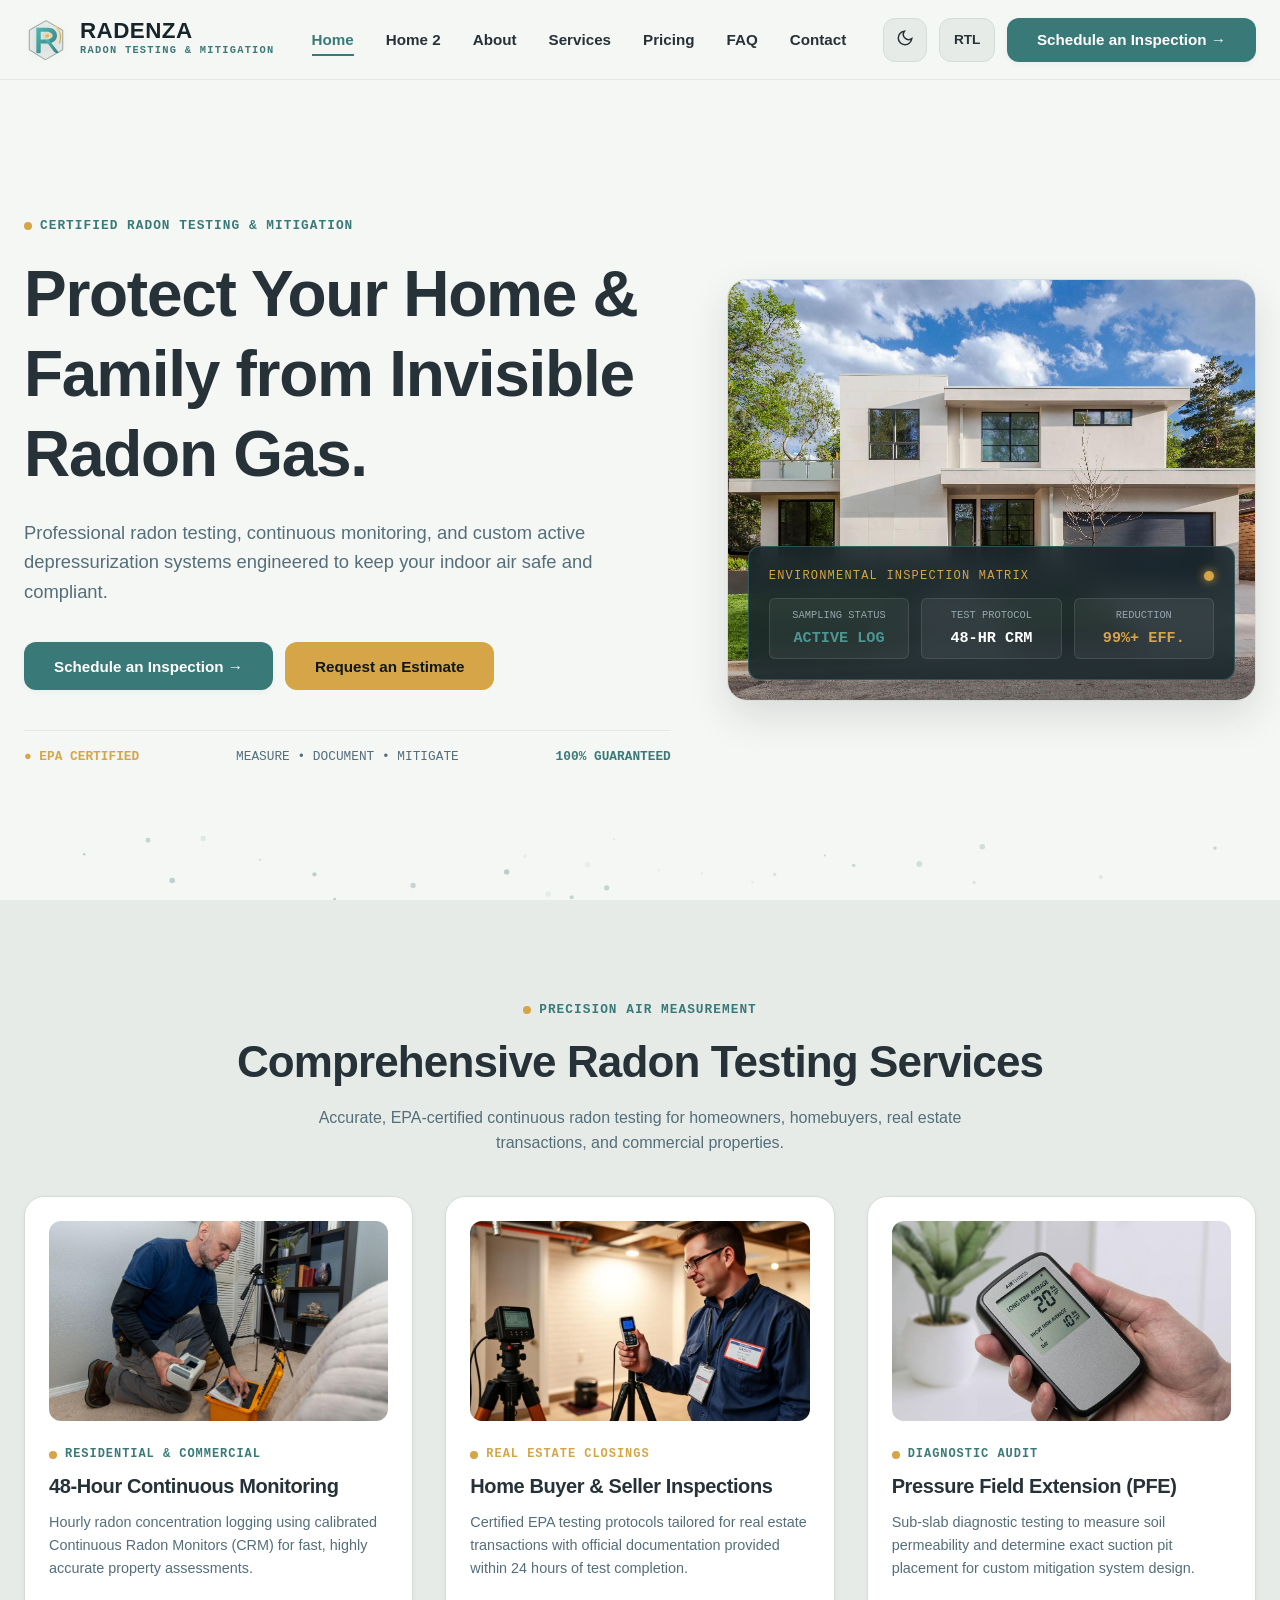
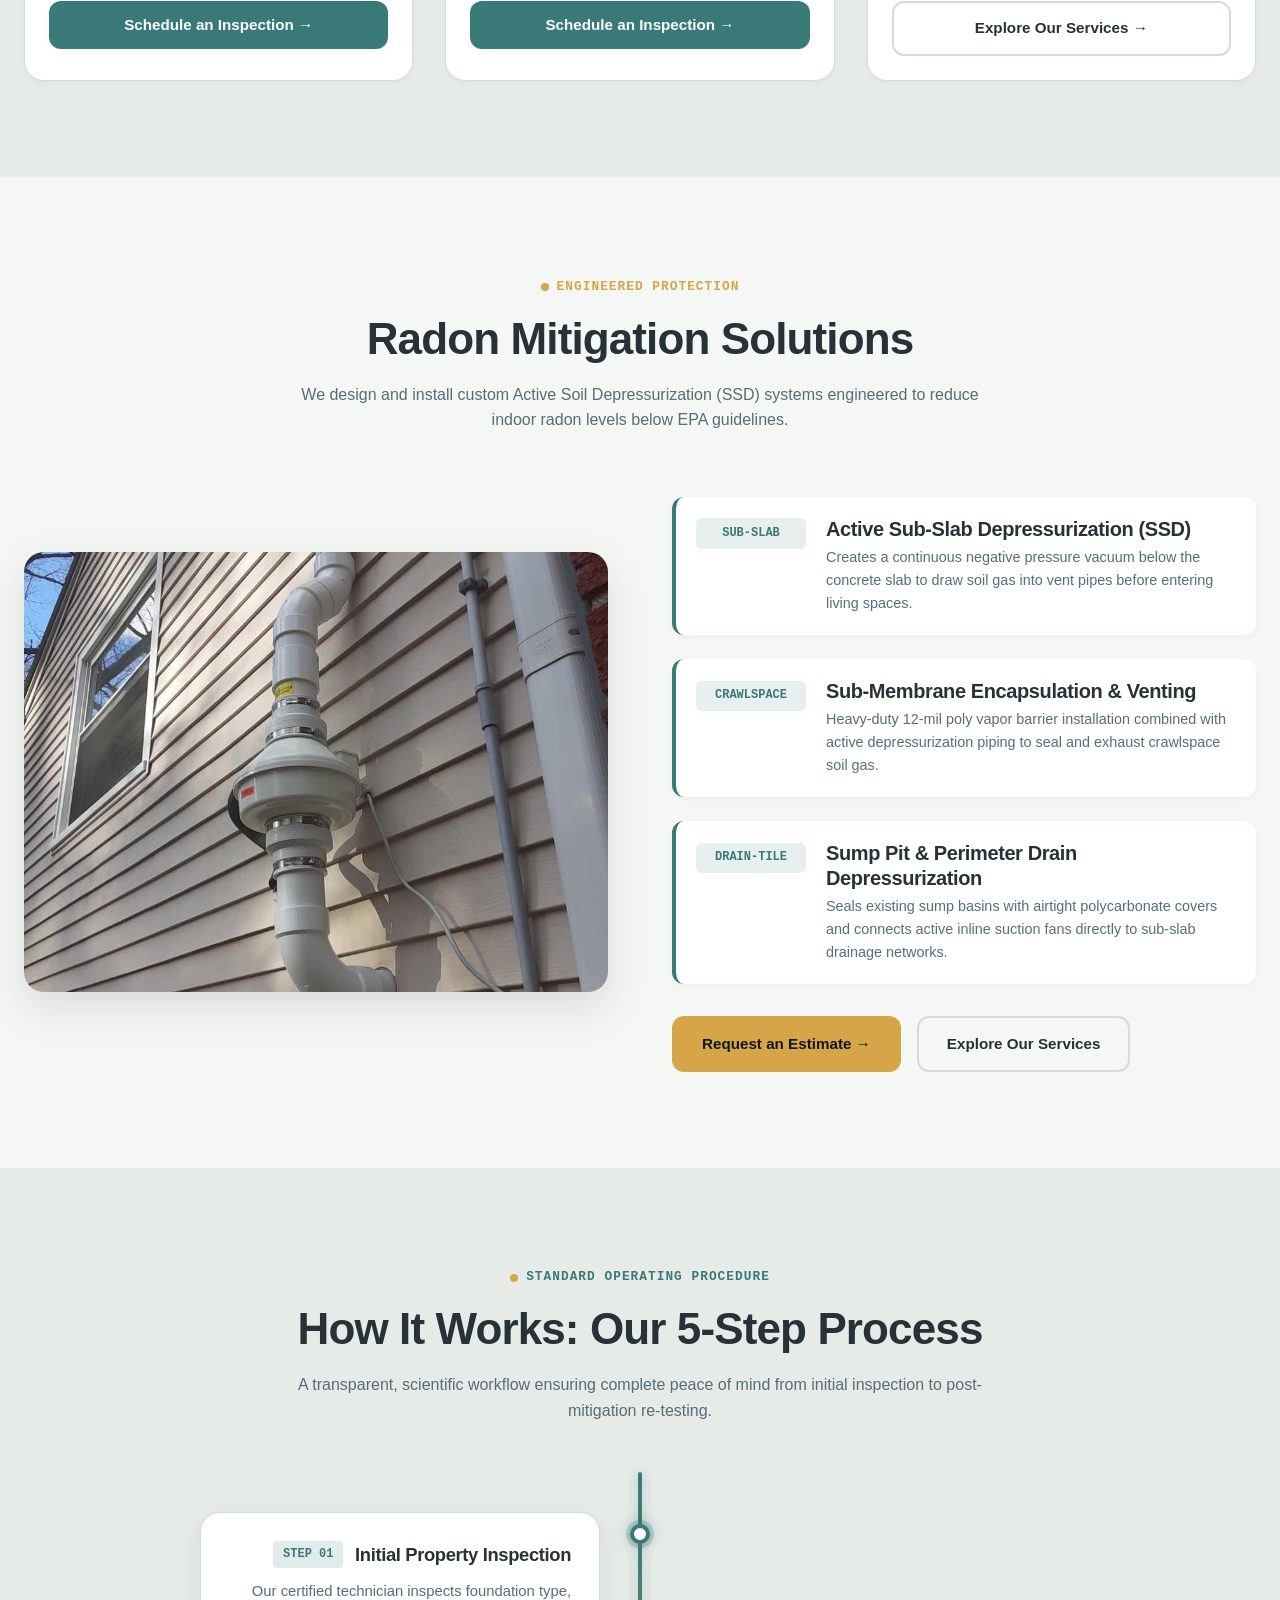
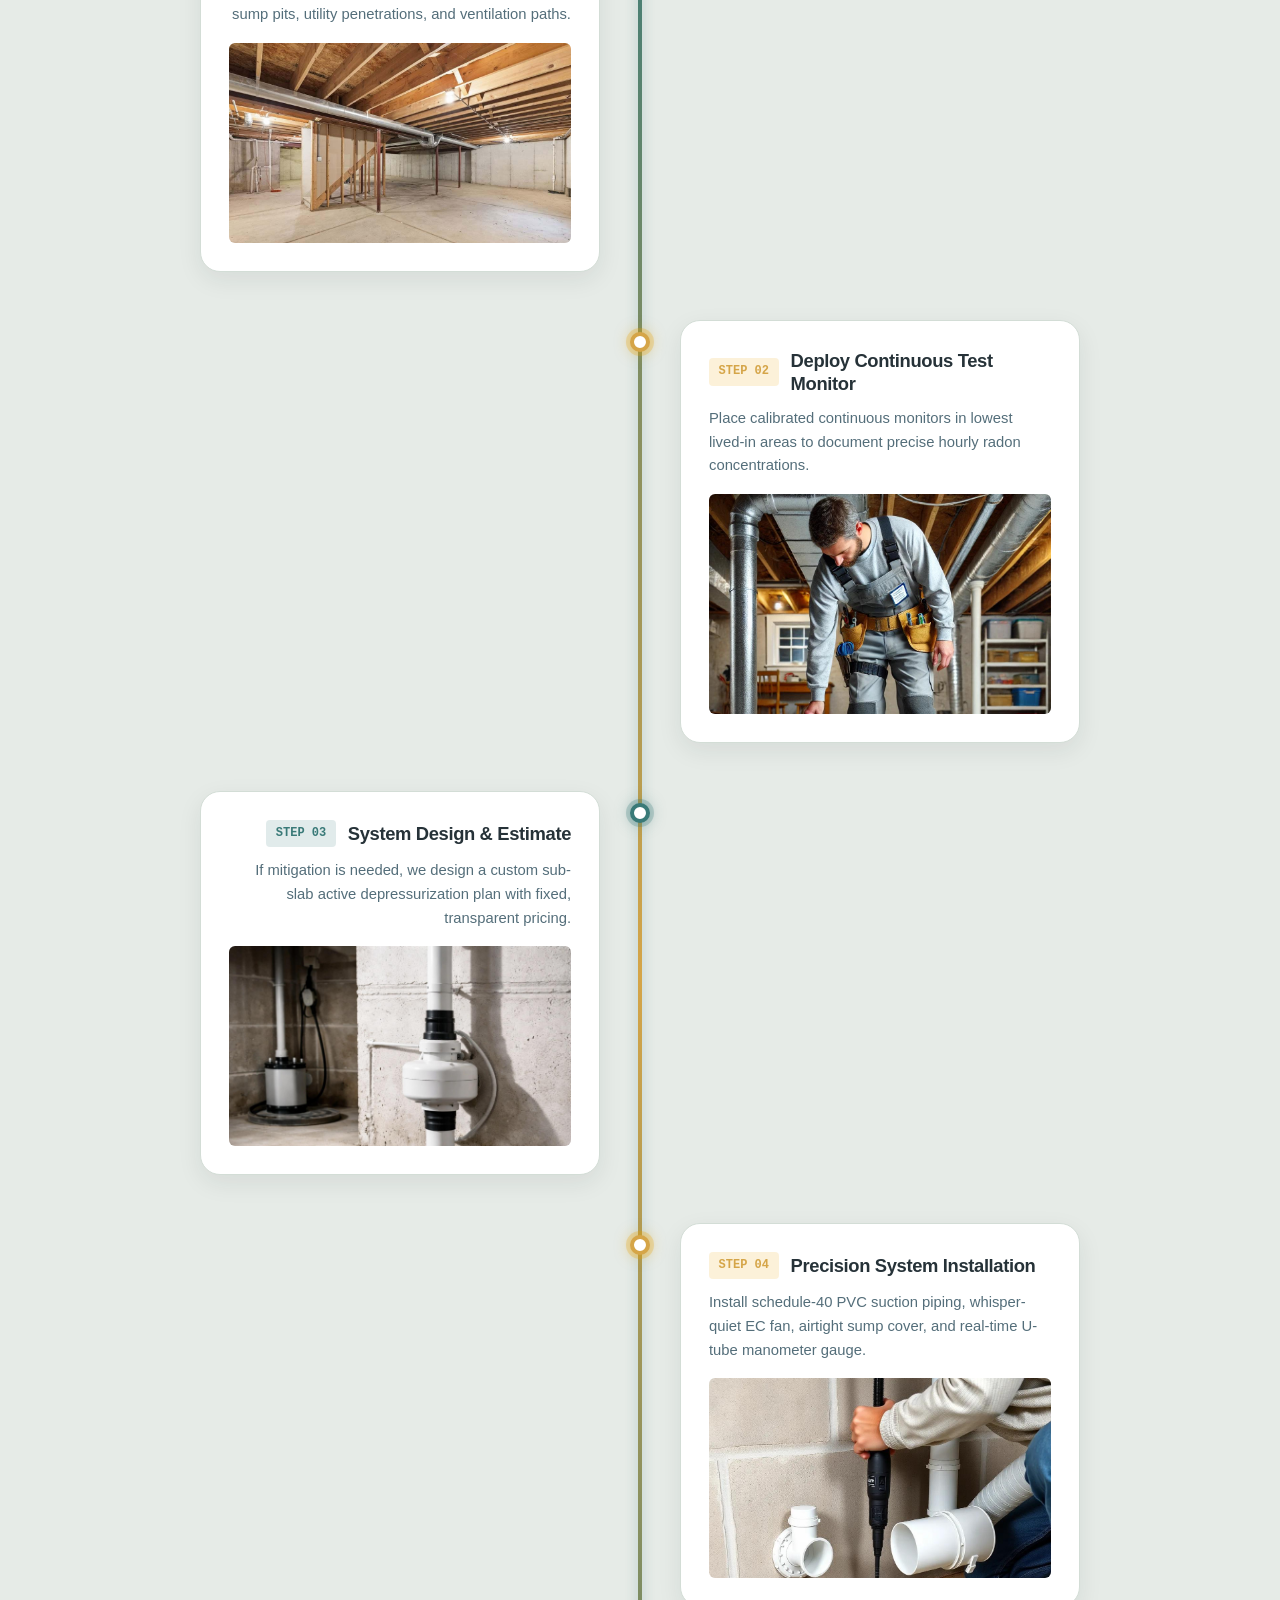
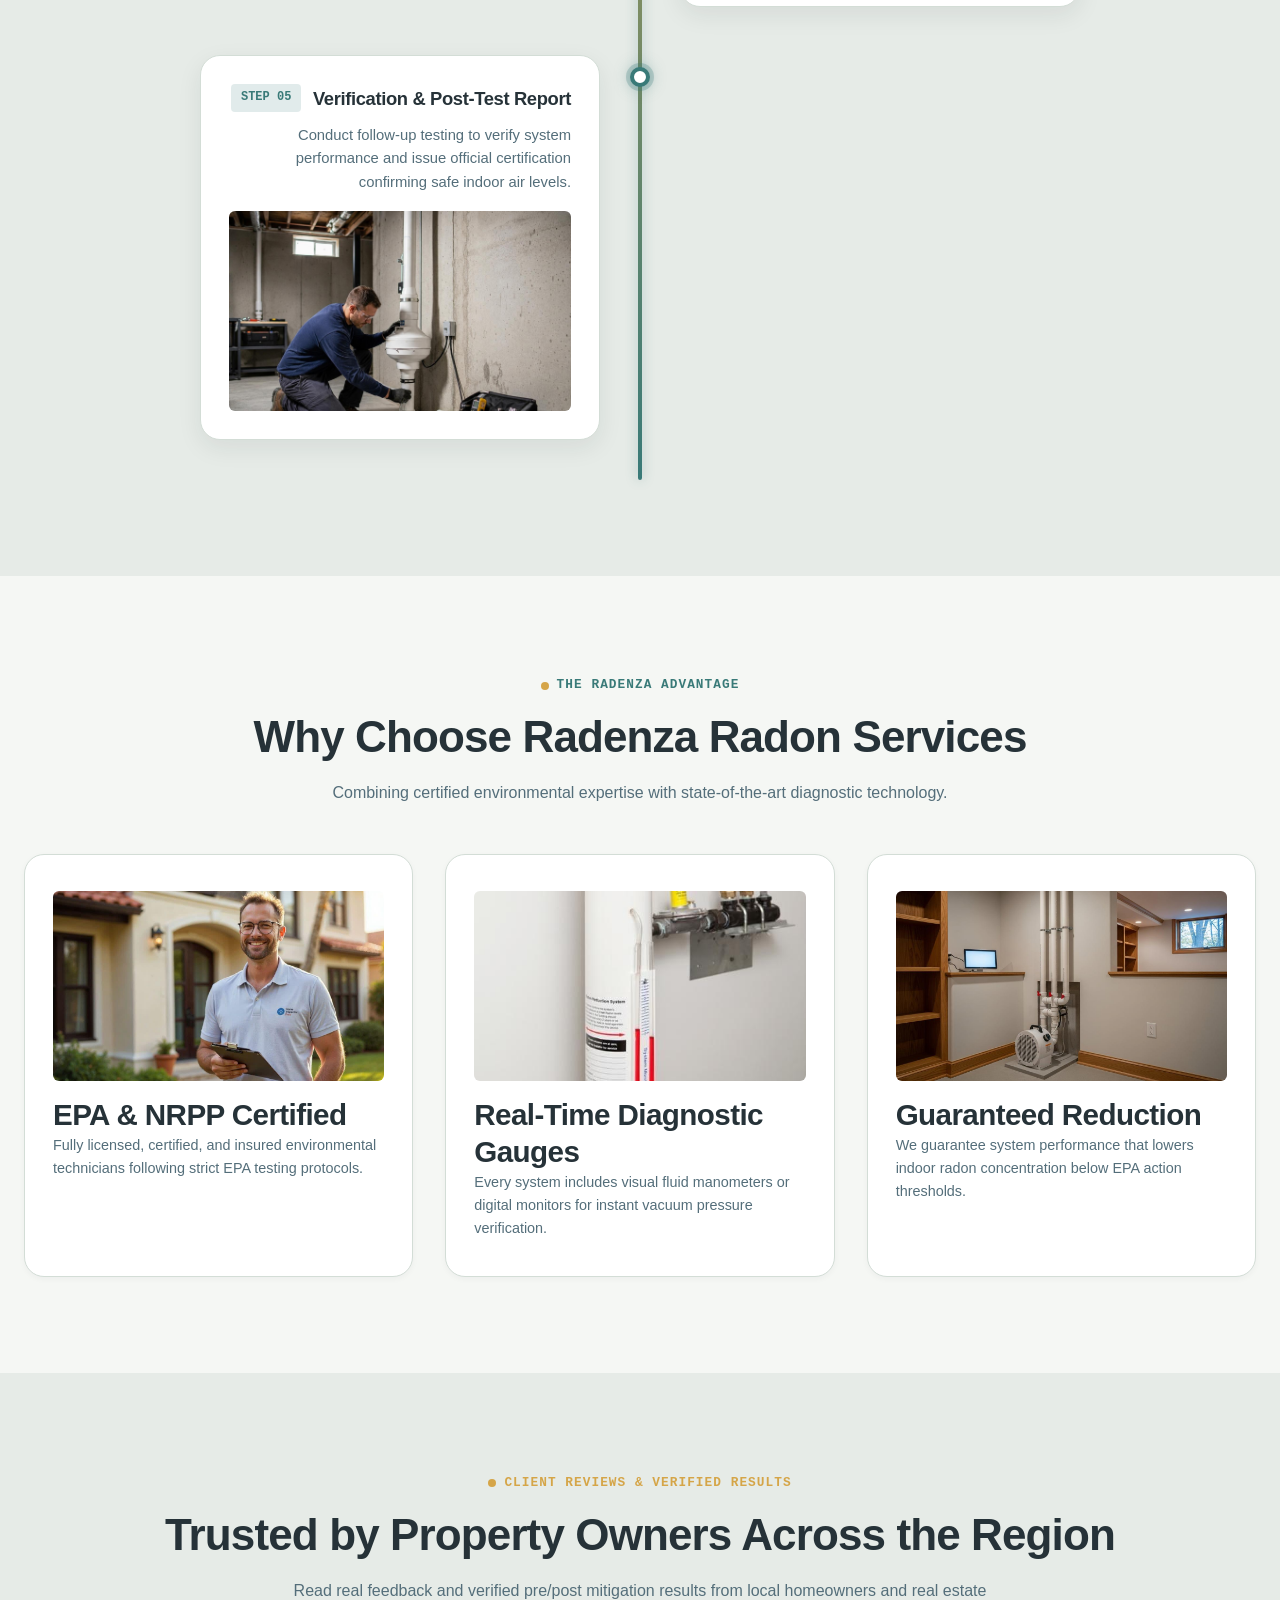
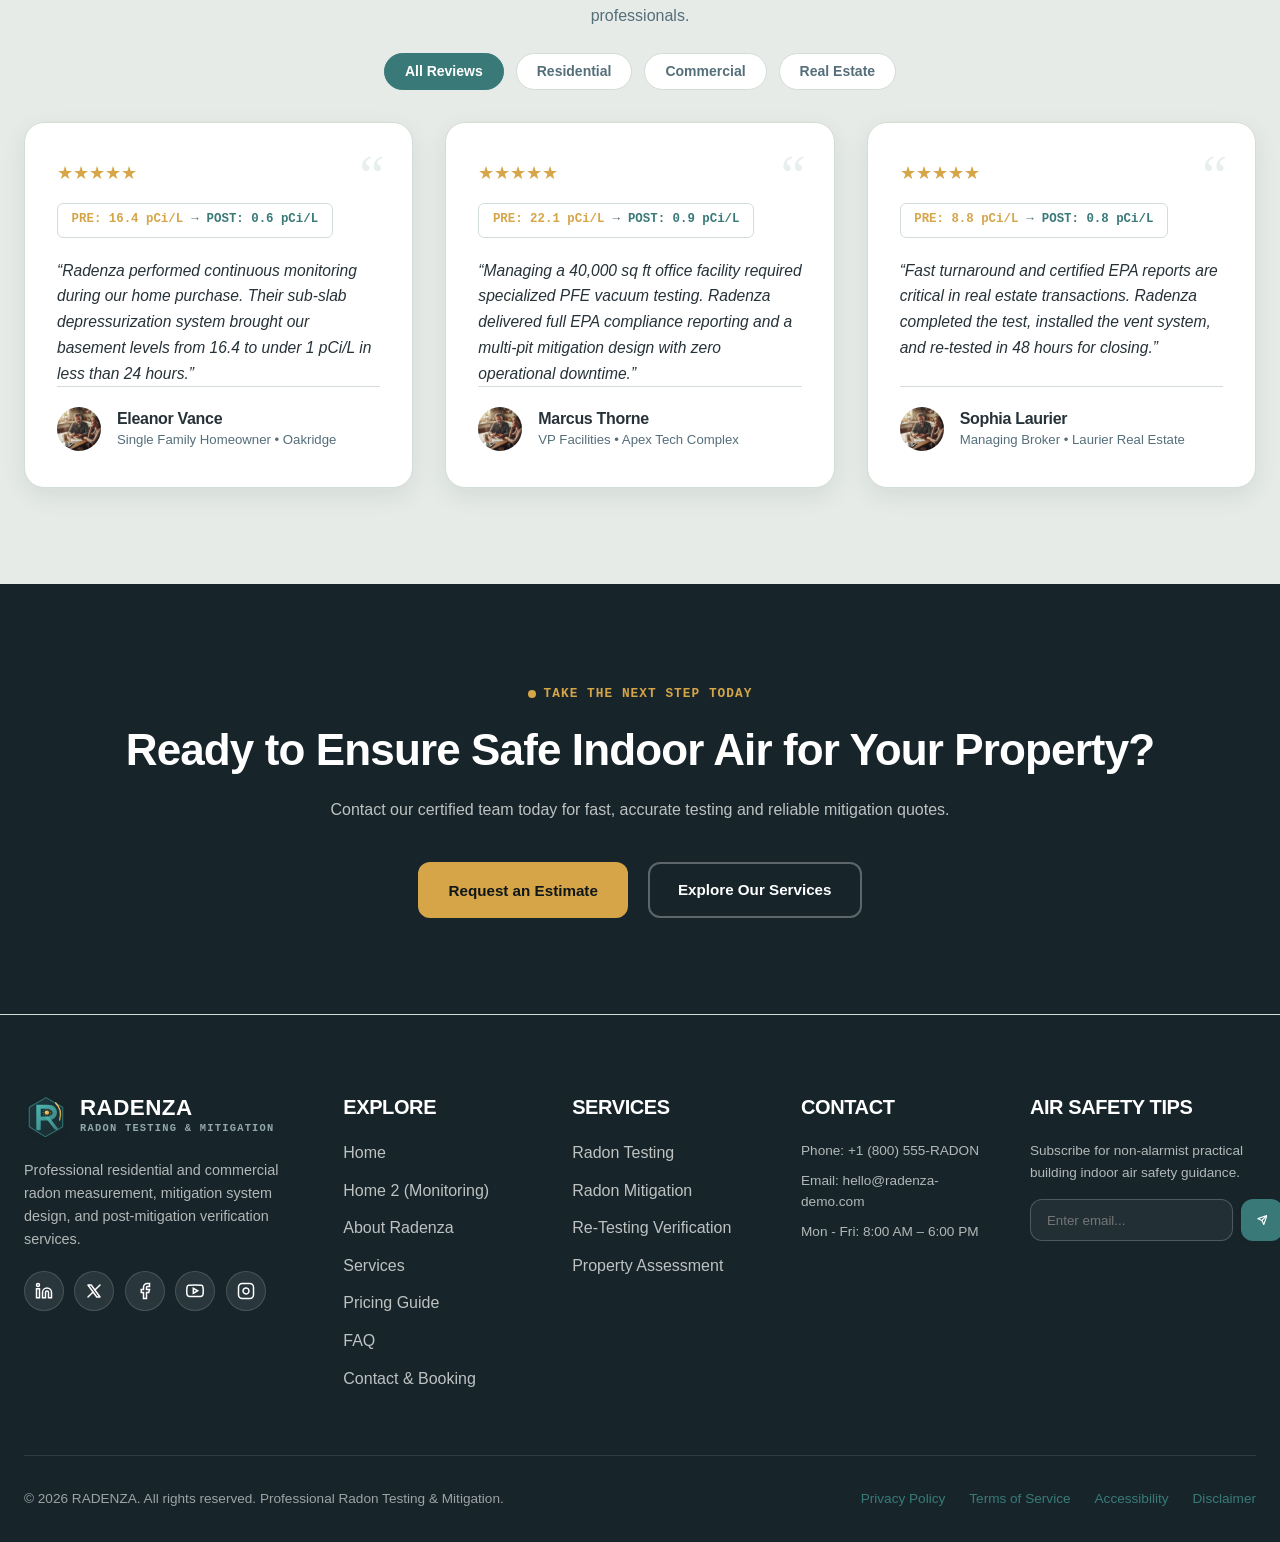
==== commit 3a8ac100: "4th commit" ====
--- a/index.html
+++ b/index.html
@@ -50,9 +50,10 @@
         <ul class="nav-links">
           <li><a href="index.html" class="nav-link active">Home</a></li>
           <li><a href="index2.html" class="nav-link">Home 2</a></li>
+          <li><a href="about.html" class="nav-link">About</a></li>
           <li><a href="services.html" class="nav-link">Services</a></li>
+          <li><a href="pricing.html" class="nav-link">Pricing</a></li>
           <li><a href="faq.html" class="nav-link">FAQ</a></li>
-          <li><a href="pricing.html" class="nav-link">Pricing</a></li>
           <li><a href="contact.html" class="nav-link">Contact</a></li>
         </ul>
       </nav>
@@ -92,9 +93,10 @@
       <ul class="drawer-nav-links">
         <li><a href="index.html" class="drawer-nav-link">Home</a></li>
         <li><a href="index2.html" class="drawer-nav-link">Home 2</a></li>
+        <li><a href="about.html" class="drawer-nav-link">About</a></li>
         <li><a href="services.html" class="drawer-nav-link">Services</a></li>
+        <li><a href="pricing.html" class="drawer-nav-link">Pricing</a></li>
         <li><a href="faq.html" class="drawer-nav-link">FAQ</a></li>
-        <li><a href="pricing.html" class="drawer-nav-link">Pricing</a></li>
         <li><a href="contact.html" class="drawer-nav-link">Contact</a></li>
       </ul>
 
@@ -133,7 +135,6 @@
             <div class="hero-actions" style="gap: 0.75rem; flex-wrap: wrap;">
               <button class="btn btn-primary" data-modal-target="testingModal">Schedule an Inspection &rarr;</button>
               <button class="btn btn-amber" data-modal-target="quoteModal">Request an Estimate</button>
-              <a href="services.html" class="btn btn-secondary">Explore Our Services</a>
             </div>
 
             <div style="display: flex; align-items: center; justify-content: space-between; flex-wrap: wrap; gap: 0.75rem 1rem; font-family: var(--font-mono); font-size: 0.8rem; color: var(--text-muted); padding-top: 1rem; border-top: 1px solid var(--border-subtle); width: 100%;">
@@ -474,7 +475,6 @@
           Contact our certified team today for fast, accurate testing and reliable mitigation quotes.
         </p>
         <div style="display: flex; gap: 1.25rem; justify-content: center; flex-wrap: wrap;">
-          <button class="btn btn-primary" data-modal-target="testingModal">Schedule an Inspection &rarr;</button>
           <button class="btn btn-amber" data-modal-target="quoteModal">Request an Estimate</button>
           <a href="services.html" class="btn btn-secondary" style="border-color: rgba(255,255,255,0.3); color: #FFFFFF;">Explore Our Services</a>
         </div>
@@ -571,7 +571,6 @@
     </div>
   </div>
 
-  <!-- GLOBAL FOOTER -->
   <footer class="site-footer">
     <div class="container">
       <div class="footer-grid">
@@ -579,21 +578,24 @@
           <a href="index.html" class="brand-logo" style="margin-bottom: 1.25rem; display: inline-flex;" aria-label="Radenza Home">
             <svg class="logo-svg" viewBox="0 0 100 100" fill="none" xmlns="http://www.w3.org/2000/svg" aria-hidden="true">
               <defs>
-                <linearGradient id="footerTealGrad1" x1="0%" y1="0%" x2="100%" y2="100%">
+                <linearGradient id="footerTealGrad2" x1="0%" y1="0%" x2="100%" y2="100%">
                   <stop offset="0%" stop-color="#4CB8B4"/>
                   <stop offset="100%" stop-color="#397A78"/>
                 </linearGradient>
-                <linearGradient id="footerAmberGrad1" x1="0%" y1="0%" x2="100%" y2="100%">
+                <linearGradient id="footerAmberGrad2" x1="0%" y1="0%" x2="100%" y2="100%">
                   <stop offset="0%" stop-color="#FCD566"/>
                   <stop offset="100%" stop-color="#D5A548"/>
                 </linearGradient>
               </defs>
-              <path d="M 50 6 L 86 26.5 A 3 3 0 0 1 88 29 L 88 71 A 3 3 0 0 1 86 73.5 L 50 94 A 3 3 0 0 1 47 94 L 14 73.5 A 3 3 0 0 1 12 71 L 12 29 A 3 3 0 0 1 14 26.5 Z" fill="url(#footerTealGrad1)" fill-opacity="0.12" stroke="#4CB8B4" stroke-width="2.5" stroke-opacity="0.5"/>
-              <path d="M 28 22 H 54 C 67 22 75 30 75 40 C 75 50 67 58 54 58 H 38 V 78 C 38 79.5 36.5 80 35 80 H 31 C 29.5 80 28 79.5 28 78 V 22 Z M 38 31 V 49 H 52 C 59 49 65 45 65 40 C 65 35 59 31 52 31 H 38 Z" fill-rule="evenodd" fill="url(#footerTealGrad1)"/>
-              <path d="M 48 50 L 68 76 C 69.5 78 72 79.5 75.5 79.5 H 77.5 C 78.5 79.5 79 78.5 78 77 L 57 50 H 48 Z" fill="url(#footerTealGrad1)"/>
-              <circle cx="52" cy="40" r="5" fill="url(#footerAmberGrad1)"/>
+              <path d="M 50 6 L 86 26.5 A 3 3 0 0 1 88 29 L 88 71 A 3 3 0 0 1 86 73.5 L 50 94 A 3 3 0 0 1 47 94 L 14 73.5 A 3 3 0 0 1 12 71 L 12 29 A 3 3 0 0 1 14 26.5 Z" 
+                    fill="url(#footerTealGrad2)" fill-opacity="0.12" stroke="#4CB8B4" stroke-width="2.5" stroke-opacity="0.5"/>
+              <path d="M 28 22 H 54 C 67 22 75 30 75 40 C 75 50 67 58 54 58 H 38 V 78 C 38 79.5 36.5 80 35 80 H 31 C 29.5 80 28 79.5 28 78 V 22 Z M 38 31 V 49 H 52 C 59 49 65 45 65 40 C 65 35 59 31 52 31 H 38 Z" 
+                    fill-rule="evenodd" fill="url(#footerTealGrad2)"/>
+              <path d="M 48 50 L 68 76 C 69.5 78 72 79.5 75.5 79.5 H 77.5 C 78.5 79.5 79 78.5 78 77 L 57 50 H 48 Z" 
+                    fill="url(#footerTealGrad2)"/>
+              <circle cx="52" cy="40" r="5" fill="url(#footerAmberGrad2)"/>
               <circle cx="52" cy="40" r="8.5" fill="none" stroke="#D5A548" stroke-width="1.5" stroke-dasharray="2.5 2.5" opacity="0.85"/>
-              <path d="M 72 18 C 82 28 85 43 81 57" fill="none" stroke="url(#footerAmberGrad1)" stroke-width="3" stroke-linecap="round"/>
+              <path d="M 72 18 C 82 28 85 43 81 57" fill="none" stroke="url(#footerAmberGrad2)" stroke-width="3" stroke-linecap="round"/>
             </svg>
             <div class="brand-text-wrap">
               <span class="brand-name" style="color: #FFFFFF;">RADENZA</span>
@@ -603,10 +605,24 @@
           <p style="font-size: 0.9rem;">
             Professional residential and commercial radon measurement, mitigation system design, and post-mitigation verification services.
           </p>
+
+          <!-- Social Media Icons Bar -->
           <div style="display: flex; gap: 0.65rem; margin-top: 1.25rem;">
-            <a href="#" class="social-icon-btn" aria-label="LinkedIn Profile"><svg width="18" height="18" viewBox="0 0 24 24" fill="none" stroke="currentColor" stroke-width="2"><path d="M16 8a6 6 0 0 1 6 6v7h-4v-7a2 2 0 0 0-2-2 2 2 0 0 0-2 2v7h-4v-7a6 6 0 0 1 6-6z"/><rect x="2" y="9" width="4" height="12"/><circle cx="4" cy="4" r="2"/></svg></a>
-            <a href="#" class="social-icon-btn" aria-label="X Profile"><svg width="18" height="18" viewBox="0 0 24 24" fill="none" stroke="currentColor" stroke-width="2"><path d="M4 4l11.733 16h4.267l-11.733 -16z"/><path d="M4 20l6.768 -6.768m2.46 -2.46l6.772 -6.772"/></svg></a>
-            <a href="#" class="social-icon-btn" aria-label="Facebook Page"><svg width="18" height="18" viewBox="0 0 24 24" fill="none" stroke="currentColor" stroke-width="2"><path d="M18 2h-3a5 5 0 0 0-5 5v3H7v4h3v8h4v-8h3l1-4h-4V7a1 1 0 0 1 1-1h3z"/></svg></a>
+            <a href="#" class="social-icon-btn" aria-label="LinkedIn Profile" title="LinkedIn">
+              <svg width="18" height="18" viewBox="0 0 24 24" fill="none" stroke="currentColor" stroke-width="2"><path d="M16 8a6 6 0 0 1 6 6v7h-4v-7a2 2 0 0 0-2-2 2 2 0 0 0-2 2v7h-4v-7a6 6 0 0 1 6-6z"/><rect x="2" y="9" width="4" height="12"/><circle cx="4" cy="4" r="2"/></svg>
+            </a>
+            <a href="#" class="social-icon-btn" aria-label="X Profile" title="X (Twitter)">
+              <svg width="18" height="18" viewBox="0 0 24 24" fill="none" stroke="currentColor" stroke-width="2" stroke-linecap="round" stroke-linejoin="round"><path d="M4 4l11.733 16h4.267l-11.733 -16z"/><path d="M4 20l6.768 -6.768m2.46 -2.46l6.772 -6.772"/></svg>
+            </a>
+            <a href="#" class="social-icon-btn" aria-label="Facebook Page" title="Facebook">
+              <svg width="18" height="18" viewBox="0 0 24 24" fill="none" stroke="currentColor" stroke-width="2"><path d="M18 2h-3a5 5 0 0 0-5 5v3H7v4h3v8h4v-8h3l1-4h-4V7a1 1 0 0 1 1-1h3z"/></svg>
+            </a>
+            <a href="#" class="social-icon-btn" aria-label="YouTube Channel" title="YouTube">
+              <svg width="18" height="18" viewBox="0 0 24 24" fill="none" stroke="currentColor" stroke-width="2"><path d="M22.54 6.42a2.78 2.78 0 0 0-1.94-2C18.88 4 12 4 12 4s-6.88 0-8.6.46a2.78 2.78 0 0 0-1.94 2A29 29 0 0 0 1 11.75a29 29 0 0 0 .46 5.33A2.78 2.78 0 0 0 3.4 19c1.72.46 8.6.46 8.6.46s6.88 0 8.6-.46a2.78 2.78 0 0 0 1.94-2 29 29 0 0 0 .46-5.25 29 29 0 0 0-.46-5.33z"/><polygon points="9.75 15.02 15.5 11.75 9.75 8.48 9.75 15.02"/></svg>
+            </a>
+            <a href="#" class="social-icon-btn" aria-label="Instagram Profile" title="Instagram">
+              <svg width="18" height="18" viewBox="0 0 24 24" fill="none" stroke="currentColor" stroke-width="2"><rect x="2" y="2" width="20" height="20" rx="5" ry="5"/><path d="M16 11.37A4 4 0 1 1 12.63 8 4 4 0 0 1 16 11.37z"/><line x1="17.5" y1="6.5" x2="17.51" y2="6.5"/></svg>
+            </a>
           </div>
         </div>
 
@@ -615,9 +631,10 @@
           <ul class="footer-links">
             <li><a href="index.html">Home</a></li>
             <li><a href="index2.html">Home 2 (Monitoring)</a></li>
+            <li><a href="about.html">About Radenza</a></li>
             <li><a href="services.html">Services</a></li>
+            <li><a href="pricing.html">Pricing Guide</a></li>
             <li><a href="faq.html">FAQ</a></li>
-            <li><a href="pricing.html">Pricing Guide</a></li>
             <li><a href="contact.html">Contact &amp; Booking</a></li>
           </ul>
         </div>
@@ -644,7 +661,9 @@
           <p style="font-size: 0.85rem;">Subscribe for non-alarmist practical building indoor air safety guidance.</p>
           <form class="newsletter-form" onsubmit="event.preventDefault(); alert('Thank you for subscribing to Radenza educational updates.');">
             <input type="email" class="newsletter-input" placeholder="Enter email..." required>
-            <button type="submit" class="btn btn-primary newsletter-btn" aria-label="Subscribe to newsletter"><svg width="18" height="18" viewBox="0 0 24 24" fill="none" stroke="currentColor" stroke-width="2.5"><line x1="22" y1="2" x2="11" y2="13"/><polygon points="22 2 15 22 11 13 2 9 22 2"/></svg></button>
+            <button type="submit" class="btn btn-primary newsletter-btn" aria-label="Subscribe to newsletter" title="Subscribe">
+              <svg width="18" height="18" viewBox="0 0 24 24" fill="none" stroke="currentColor" stroke-width="2.5" stroke-linecap="round" stroke-linejoin="round"><line x1="22" y1="2" x2="11" y2="13"/><polygon points="22 2 15 22 11 13 2 9 22 2"/></svg>
+            </button>
           </form>
         </div>
       </div>
@@ -660,6 +679,7 @@
       </div>
     </div>
   </footer>
+
 
   <button id="backToTopBtn" style="position: fixed; bottom: 2rem; right: 2rem; width: 44px; height: 44px; border-radius: 50%; background: var(--brand-teal); color: #FFF; border: none; cursor: pointer; opacity: 0; pointer-events: none; transition: all 0.3s; z-index: 999; display: flex; align-items: center; justify-content: center;" aria-label="Back to top">
     &uarr;
--- a/assets/css/style.css
+++ b/assets/css/style.css
@@ -649,8 +649,8 @@
 @media (max-width: 768px) {
   .page-hero-section {
     height: auto;
-    min-height: 260px;
-    padding: 2.5rem 1rem;
+    min-height: 240px;
+    padding: 2.25rem 1rem;
   }
 }
 
@@ -668,6 +668,39 @@
   color: #FFFFFF !important;
   margin: 0.75rem 0 1rem 0;
   line-height: 1.2;
+  word-break: normal !important;
+  overflow-wrap: break-word;
+  hyphens: none;
+}
+
+.hero-title-nowrap {
+  display: inline-block;
+  white-space: nowrap;
+}
+
+@media (max-width: 768px) {
+  .page-hero-title {
+    font-size: 2rem;
+    line-height: 1.22;
+  }
+  .page-hero-subtitle {
+    font-size: 1rem;
+    line-height: 1.55;
+  }
+}
+
+@media (max-width: 480px) {
+  .page-hero-title {
+    font-size: 1.55rem;
+    line-height: 1.25;
+  }
+}
+
+@media (max-width: 360px) {
+  .page-hero-title {
+    font-size: 1.45rem;
+    line-height: 1.25;
+  }
 }
 
 .page-hero-subtitle {
@@ -3510,8 +3543,1291 @@
   }
 }
 
-
-
-
-
-
+/* ============================================================
+   ABOUT PAGE DESIGN SYSTEM EXTENSIONS
+   Story, Timeline, Expertise, Values, Team, Tabs, Certs, FAQ
+   ============================================================ */
+
+/* About Hero Quick Stat Bar */
+.about-hero-stats-bar {
+  display: grid;
+  grid-template-columns: repeat(4, 1fr);
+  gap: 1.25rem;
+  margin-top: 2.25rem;
+  padding: 1.25rem;
+  background: rgba(255, 255, 255, 0.06);
+  border: 1px solid rgba(255, 255, 255, 0.12);
+  border-radius: var(--radius-md);
+  backdrop-filter: blur(10px);
+  -webkit-backdrop-filter: blur(10px);
+}
+
+.about-hero-stat-item {
+  text-align: center;
+  padding: 0.5rem;
+}
+
+.about-hero-stat-num {
+  font-family: var(--font-heading);
+  font-size: 2.1rem;
+  font-weight: 800;
+  color: var(--brand-amber);
+  line-height: 1.1;
+  display: block;
+}
+
+.about-hero-stat-label {
+  font-family: var(--font-mono);
+  font-size: 0.75rem;
+  color: rgba(255, 255, 255, 0.8);
+  letter-spacing: 0.05em;
+  text-transform: uppercase;
+  margin-top: 0.25rem;
+  display: block;
+}
+
+@media (max-width: 768px) {
+  .about-hero-stats-bar {
+    grid-template-columns: repeat(2, 1fr);
+    gap: 1rem;
+    margin-top: 1.5rem;
+    padding: 1rem;
+  }
+  .about-hero-stat-num {
+    font-size: 1.6rem;
+  }
+}
+
+@media (max-width: 480px) {
+  .about-hero-stats-bar {
+    grid-template-columns: 1fr;
+  }
+}
+
+/* Story Section & Split Grid */
+.about-story-grid {
+  display: grid;
+  grid-template-columns: 1.15fr 0.85fr;
+  gap: 3.5rem;
+  align-items: stretch; /* Both columns match height exactly */
+}
+
+.about-story-img-col {
+  display: flex;
+  flex-direction: column;
+  height: 100%;
+}
+
+.about-story-img-wrap {
+  position: relative;
+  border-radius: var(--radius-lg);
+  overflow: hidden;
+  box-shadow: var(--shadow-lg);
+  border: 1px solid var(--border-color);
+  background-color: var(--bg-surface);
+  height: 100%;
+  min-height: 420px;
+  display: flex;
+}
+
+.about-story-img {
+  width: 100%;
+  height: 100%;
+  min-height: 420px;
+  object-fit: cover;
+  display: block;
+  transition: transform 0.5s cubic-bezier(0.16, 1, 0.3, 1);
+}
+
+.about-story-img-wrap:hover .about-story-img {
+  transform: scale(1.03);
+}
+
+.about-story-badge {
+  position: absolute;
+  bottom: 1.25rem;
+  left: 1.25rem;
+  right: 1.25rem;
+  background: rgba(23, 37, 43, 0.92);
+  border: 1px solid rgba(77, 150, 148, 0.35);
+  border-radius: var(--radius-md);
+  padding: 0.9rem 1.25rem;
+  color: #FFFFFF;
+  backdrop-filter: blur(12px);
+  -webkit-backdrop-filter: blur(12px);
+  display: flex;
+  align-items: center;
+  gap: 1rem;
+}
+
+[dir="rtl"] .about-story-badge {
+  left: 1.25rem;
+  right: 1.25rem;
+}
+
+.about-story-quote {
+  margin: 1.25rem 0;
+  padding: 1rem 1.25rem;
+  border-left: 4px solid var(--brand-teal);
+  background: var(--bg-surface);
+  border-radius: 0 var(--radius-md) var(--radius-md) 0;
+  box-shadow: var(--shadow-sm);
+  font-style: italic;
+  color: var(--text-main);
+  font-size: 0.98rem;
+  line-height: 1.55;
+}
+
+[dir="rtl"] .about-story-quote {
+  border-left: none;
+  border-right: 4px solid var(--brand-teal);
+  border-radius: var(--radius-md) 0 0 var(--radius-md);
+}
+
+@media (max-width: 900px) {
+  .about-story-grid {
+    grid-template-columns: 1fr;
+    gap: 2.25rem;
+  }
+  .about-story-img-wrap,
+  .about-story-img {
+    height: 360px;
+    min-height: auto;
+  }
+}
+
+/* Interactive Milestone Timeline */
+.about-timeline-section {
+  position: relative;
+  margin-top: 4rem;
+}
+
+.timeline-track {
+  position: relative;
+  padding: 2rem 0;
+}
+
+.timeline-track::before {
+  content: '';
+  position: absolute;
+  top: 0;
+  bottom: 0;
+  left: 50%;
+  width: 3px;
+  background: linear-gradient(180deg, var(--brand-teal) 0%, var(--brand-amber) 100%);
+  transform: translateX(-50%);
+  border-radius: 4px;
+}
+
+.timeline-item {
+  position: relative;
+  display: grid;
+  grid-template-columns: 1fr 1fr;
+  gap: 3rem;
+  margin-bottom: 2.75rem;
+  align-items: center;
+}
+
+.timeline-item:last-child {
+  margin-bottom: 0;
+}
+
+.timeline-item-left {
+  text-align: right;
+  padding-right: 1.5rem;
+}
+
+[dir="rtl"] .timeline-item-left {
+  text-align: left;
+  padding-right: 0;
+  padding-left: 1.5rem;
+}
+
+.timeline-item-right {
+  text-align: left;
+  padding-left: 1.5rem;
+}
+
+[dir="rtl"] .timeline-item-right {
+  text-align: right;
+  padding-left: 0;
+  padding-right: 1.5rem;
+}
+
+.timeline-marker-dot {
+  position: absolute;
+  top: 50%;
+  left: 50%;
+  width: 22px;
+  height: 22px;
+  background-color: var(--bg-surface);
+  border: 4px solid var(--brand-teal);
+  border-radius: 50%;
+  transform: translate(-50%, -50%);
+  z-index: 2;
+  box-shadow: 0 0 0 5px var(--brand-teal-subtle);
+  transition: transform 0.3s ease, border-color 0.3s ease;
+}
+
+.timeline-item:hover .timeline-marker-dot {
+  transform: translate(-50%, -50%) scale(1.25);
+  border-color: var(--brand-amber);
+  box-shadow: 0 0 0 7px var(--brand-amber-subtle);
+}
+
+.timeline-card {
+  background: var(--bg-surface);
+  border: 1px solid var(--border-color);
+  border-radius: var(--radius-md);
+  padding: 1.5rem;
+  box-shadow: var(--shadow-sm);
+  transition: transform var(--transition-normal), box-shadow var(--transition-normal), border-color var(--transition-normal);
+}
+
+.timeline-card:hover {
+  transform: translateY(-4px);
+  box-shadow: var(--shadow-md);
+  border-color: var(--brand-teal);
+}
+
+.timeline-year-pill {
+  display: inline-block;
+  font-family: var(--font-mono);
+  font-size: 0.8rem;
+  font-weight: 700;
+  color: var(--brand-amber);
+  background: var(--brand-amber-subtle);
+  padding: 0.25rem 0.75rem;
+  border-radius: var(--radius-full);
+  margin-bottom: 0.5rem;
+}
+
+@media (max-width: 768px) {
+  .timeline-track::before {
+    left: 20px;
+    right: auto;
+    transform: translateX(-50%);
+  }
+  [dir="rtl"] .timeline-track::before {
+    left: auto !important;
+    right: 20px !important;
+    transform: translateX(50%) !important;
+  }
+  .timeline-item {
+    grid-template-columns: 1fr;
+    gap: 0.75rem;
+    padding-left: 50px;
+    margin-bottom: 2rem;
+  }
+  [dir="rtl"] .timeline-item {
+    padding-left: 0 !important;
+    padding-right: 50px !important;
+  }
+  .timeline-item-left:empty,
+  .timeline-item-right:empty {
+    display: none !important;
+  }
+  .timeline-item-left,
+  .timeline-item-right {
+    text-align: left !important;
+    padding: 0 !important;
+  }
+  [dir="rtl"] .timeline-item-left,
+  [dir="rtl"] .timeline-item-right {
+    text-align: right !important;
+    padding: 0 !important;
+  }
+  [dir="rtl"] .timeline-card {
+    text-align: right !important;
+  }
+  .timeline-marker-dot {
+    left: 20px;
+    right: auto;
+    transform: translate(-50%, 0);
+    top: 1.5rem;
+  }
+  [dir="rtl"] .timeline-marker-dot {
+    left: auto !important;
+    right: 20px !important;
+    transform: translate(50%, 0) !important;
+  }
+}
+
+/* Scientific Expertise 4-Pillar Grid */
+.expertise-card-grid {
+  display: grid;
+  grid-template-columns: repeat(2, 1fr);
+  gap: 1.25rem;
+  margin-top: 2rem;
+}
+
+.expertise-card {
+  background: var(--bg-surface);
+  border: 1px solid var(--border-color);
+  border-radius: var(--radius-lg);
+  padding: 1.6rem 1.75rem;
+  box-shadow: var(--shadow-sm);
+  display: flex;
+  flex-direction: column;
+  transition: transform var(--transition-normal), box-shadow var(--transition-normal), border-color var(--transition-normal);
+  position: relative;
+  overflow: hidden;
+}
+
+.expertise-card::before {
+  content: '';
+  position: absolute;
+  top: 0;
+  left: 0;
+  width: 100%;
+  height: 4px;
+  background: linear-gradient(90deg, var(--brand-teal), transparent);
+  opacity: 0;
+  transition: opacity 0.3s ease;
+}
+
+.expertise-card:hover {
+  transform: translateY(-6px);
+  box-shadow: var(--shadow-lg);
+  border-color: var(--brand-teal);
+}
+
+.expertise-card:hover::before {
+  opacity: 1;
+}
+
+.expertise-card-header {
+  flex-shrink: 0;
+}
+
+.expertise-icon-box {
+  width: 44px;
+  height: 44px;
+  border-radius: var(--radius-md);
+  background-color: var(--brand-teal-subtle);
+  color: var(--brand-teal);
+  display: flex;
+  align-items: center;
+  justify-content: center;
+  margin-bottom: 0.75rem;
+  transition: background-color 0.3s ease, color 0.3s ease, transform 0.3s ease;
+}
+
+.expertise-card:hover .expertise-icon-box {
+  background-color: var(--brand-teal);
+  color: #FFFFFF;
+  transform: scale(1.08) rotate(3deg);
+}
+
+.expertise-card h3,
+.expertise-card-title {
+  font-size: 1.25rem;
+  font-weight: 700;
+  line-height: 1.3;
+  margin: 0.35rem 0 0.65rem 0;
+  min-height: 2.25rem;
+  display: flex;
+  align-items: flex-start;
+}
+
+.expertise-card p,
+.expertise-card-desc {
+  color: var(--text-muted);
+  line-height: 1.55;
+  font-size: 0.92rem;
+  margin-bottom: 0.9rem;
+  flex: 1 1 auto;
+}
+
+.expertise-spec-badge {
+  display: inline-flex;
+  align-items: center;
+  gap: 0.5rem;
+  font-family: var(--font-mono);
+  font-size: 0.72rem;
+  font-weight: 600;
+  color: var(--brand-teal);
+  background: var(--brand-teal-subtle);
+  padding: 0.35rem 0.75rem;
+  border-radius: var(--radius-sm);
+  margin-top: auto;
+  border: 1px solid rgba(57, 122, 120, 0.2);
+  align-self: flex-start;
+}
+
+[data-theme="dark"] .expertise-spec-badge {
+  color: #5ED1CD;
+  background: rgba(77, 150, 148, 0.18);
+  border-color: rgba(77, 150, 148, 0.3);
+}
+
+@media (max-width: 900px) {
+  .expertise-card-grid {
+    grid-template-columns: 1fr;
+    gap: 1.25rem;
+  }
+  .expertise-card h3,
+  .expertise-card-title {
+    min-height: auto;
+  }
+}
+
+/* Mission & Vision Showcase Grid */
+.mission-vision-grid {
+  display: grid;
+  grid-template-columns: 1fr 1fr;
+  gap: 2.25rem;
+  margin-top: 2.5rem;
+}
+
+.mission-card,
+.vision-card {
+  background: var(--bg-surface);
+  border: 1px solid var(--border-color);
+  border-radius: var(--radius-lg);
+  padding: 2.75rem 2.25rem;
+  box-shadow: var(--shadow-sm);
+  position: relative;
+  overflow: hidden;
+  display: flex;
+  flex-direction: column;
+  justify-content: space-between;
+  transition: transform var(--transition-normal), box-shadow var(--transition-normal), border-color var(--transition-normal);
+}
+
+.mission-card {
+  border-top: 4px solid var(--brand-teal);
+}
+
+.vision-card {
+  border-top: 4px solid var(--brand-amber);
+}
+
+.mission-card:hover {
+  transform: translateY(-6px);
+  box-shadow: var(--shadow-lg);
+  border-color: var(--brand-teal);
+}
+
+.vision-card:hover {
+  transform: translateY(-6px);
+  box-shadow: var(--shadow-lg);
+  border-color: var(--brand-amber);
+}
+
+.mv-header-row {
+  display: flex;
+  align-items: center;
+  justify-content: space-between;
+  margin-bottom: 1.5rem;
+}
+
+.mv-icon-box {
+  width: 54px;
+  height: 54px;
+  border-radius: var(--radius-md);
+  display: flex;
+  align-items: center;
+  justify-content: center;
+  flex-shrink: 0;
+  transition: transform 0.3s ease;
+}
+
+.mission-card:hover .mv-icon-box {
+  transform: scale(1.08) rotate(-3deg);
+}
+
+.vision-card:hover .mv-icon-box {
+  transform: scale(1.08) rotate(3deg);
+}
+
+.mission-card .mv-icon-box {
+  background-color: var(--brand-teal-subtle);
+  color: var(--brand-teal);
+}
+
+.vision-card .mv-icon-box {
+  background-color: var(--brand-amber-subtle);
+  color: var(--brand-amber);
+}
+
+.mv-lead-text {
+  font-size: 1.08rem;
+  line-height: 1.7;
+  color: var(--text-main);
+  margin-bottom: 1.75rem;
+}
+
+.mv-points-list {
+  list-style: none;
+  display: flex;
+  flex-direction: column;
+  gap: 1rem;
+  padding-top: 1.5rem;
+  border-top: 1px solid var(--border-subtle);
+}
+
+.mv-point-item {
+  display: flex;
+  align-items: flex-start;
+  gap: 0.85rem;
+  font-size: 0.95rem;
+  line-height: 1.5;
+  color: var(--text-muted);
+}
+
+.mv-point-icon {
+  width: 20px;
+  height: 20px;
+  flex-shrink: 0;
+  margin-top: 2px;
+}
+
+.mission-card .mv-point-icon {
+  color: var(--brand-teal);
+}
+
+.vision-card .mv-point-icon {
+  color: var(--brand-amber);
+}
+
+.mv-point-item strong {
+  color: var(--text-main);
+}
+
+/* Three Guarantees Assurance Strip */
+.mv-assurance-strip {
+  display: grid;
+  grid-template-columns: repeat(3, 1fr);
+  gap: 1.5rem;
+  margin-top: 2.5rem;
+}
+
+.mv-assurance-card {
+  background: var(--bg-surface);
+  border: 1px solid var(--border-color);
+  border-radius: var(--radius-md);
+  padding: 1.5rem 1.75rem;
+  display: flex;
+  align-items: center;
+  gap: 1.25rem;
+  box-shadow: var(--shadow-sm);
+  transition: transform var(--transition-normal), border-color var(--transition-normal);
+}
+
+.mv-assurance-card:hover {
+  transform: translateY(-3px);
+  border-color: var(--brand-teal);
+}
+
+.mv-assurance-icon-wrap {
+  width: 44px;
+  height: 44px;
+  border-radius: var(--radius-sm);
+  background: var(--brand-teal-subtle);
+  color: var(--brand-teal);
+  display: flex;
+  align-items: center;
+  justify-content: center;
+  flex-shrink: 0;
+}
+
+.mv-assurance-card:nth-child(2) .mv-assurance-icon-wrap {
+  background: var(--brand-amber-subtle);
+  color: var(--brand-amber);
+}
+
+.mv-assurance-title {
+  font-family: var(--font-heading);
+  font-size: 1rem;
+  font-weight: 700;
+  color: var(--text-main);
+  margin-bottom: 0.2rem;
+}
+
+.mv-assurance-desc {
+  font-size: 0.82rem;
+  color: var(--text-muted);
+  line-height: 1.35;
+  margin: 0;
+}
+
+@media (max-width: 900px) {
+  .mv-assurance-strip {
+    grid-template-columns: 1fr;
+    gap: 1rem;
+  }
+}
+
+@media (max-width: 768px) {
+  .mission-vision-grid {
+    grid-template-columns: 1fr;
+    gap: 1.5rem;
+  }
+  .mission-card,
+  .vision-card {
+    padding: 2rem 1.5rem;
+  }
+}
+
+/* Core Values 6-Item Grid */
+.values-grid {
+  display: grid;
+  grid-template-columns: repeat(3, 1fr);
+  gap: 1.75rem;
+  margin-top: 2.5rem;
+}
+
+.value-card {
+  background: var(--bg-surface);
+  border: 1px solid var(--border-color);
+  border-radius: var(--radius-md);
+  padding: 1.85rem;
+  box-shadow: var(--shadow-sm);
+  transition: transform var(--transition-normal), box-shadow var(--transition-normal), border-color var(--transition-normal);
+}
+
+.value-card:hover {
+  transform: translateY(-5px);
+  box-shadow: var(--shadow-md);
+  border-color: var(--brand-amber);
+}
+
+.value-number {
+  font-family: var(--font-mono);
+  font-size: 0.85rem;
+  font-weight: 700;
+  color: var(--brand-amber);
+  margin-bottom: 0.75rem;
+  display: block;
+  letter-spacing: 0.05em;
+}
+
+.value-card h3 {
+  font-size: 1.25rem;
+  margin-bottom: 0.75rem;
+}
+
+@media (max-width: 992px) {
+  .values-grid {
+    grid-template-columns: repeat(2, 1fr);
+  }
+}
+
+@media (max-width: 640px) {
+  .values-grid {
+    grid-template-columns: 1fr;
+  }
+}
+
+/* Leadership Team Grid */
+.team-grid {
+  display: grid;
+  grid-template-columns: repeat(4, 1fr);
+  gap: 1.75rem;
+  margin-top: 2.75rem;
+}
+
+.team-card {
+  background: var(--bg-surface);
+  border: 1px solid var(--border-color);
+  border-radius: var(--radius-lg);
+  overflow: hidden;
+  box-shadow: var(--shadow-sm);
+  display: flex;
+  flex-direction: column;
+  transition: transform var(--transition-normal), box-shadow var(--transition-normal), border-color var(--transition-normal);
+}
+
+.team-card:hover {
+  transform: translateY(-6px);
+  box-shadow: var(--shadow-lg);
+  border-color: var(--brand-teal);
+}
+
+.team-img-wrap {
+  position: relative;
+  width: 100%;
+  aspect-ratio: 1 / 1;
+  overflow: hidden;
+  background-color: var(--bg-secondary);
+}
+
+.team-img {
+  width: 100%;
+  height: 100%;
+  object-fit: cover;
+  transition: transform 0.5s ease;
+}
+
+.team-card:hover .team-img {
+  transform: scale(1.05);
+}
+
+.team-cred-tag {
+  position: absolute;
+  bottom: 0.85rem;
+  left: 0.85rem;
+  background: rgba(16, 23, 25, 0.85);
+  color: #FFFFFF;
+  font-family: var(--font-mono);
+  font-size: 0.7rem;
+  font-weight: 600;
+  padding: 0.25rem 0.65rem;
+  border-radius: var(--radius-full);
+  border: 1px solid rgba(255, 255, 255, 0.2);
+  backdrop-filter: blur(8px);
+}
+
+[dir="rtl"] .team-cred-tag {
+  left: auto;
+  right: 0.85rem;
+}
+
+.team-info {
+  padding: 1.5rem;
+  display: flex;
+  flex-direction: column;
+  flex: 1 1 auto;
+}
+
+.team-name {
+  font-size: 1.22rem;
+  font-weight: 700;
+  margin-bottom: 0.35rem;
+  min-height: 1.7rem;
+  display: flex;
+  align-items: center;
+  line-height: 1.3;
+}
+
+.team-role {
+  font-family: var(--font-mono);
+  font-size: 0.75rem;
+  color: var(--brand-teal);
+  text-transform: uppercase;
+  font-weight: 600;
+  letter-spacing: 0.05em;
+  margin-bottom: 0.85rem;
+  min-height: 2.5rem;
+  display: flex;
+  align-items: flex-start;
+  line-height: 1.35;
+}
+
+.team-bio {
+  font-size: 0.88rem;
+  color: var(--text-muted);
+  line-height: 1.55;
+  margin-bottom: 1.25rem;
+  flex: 1 1 auto;
+  min-height: 5.6rem;
+}
+
+.team-specs {
+  border-top: 1px solid var(--border-subtle);
+  padding-top: 0.85rem;
+  margin-top: auto;
+  display: flex;
+  flex-wrap: wrap;
+  gap: 0.45rem;
+  min-height: 3.6rem;
+  align-content: flex-start;
+}
+
+@media (max-width: 1100px) {
+  .team-role {
+    min-height: 2.5rem;
+  }
+  .team-bio {
+    min-height: 5.6rem;
+  }
+  .team-specs {
+    min-height: 3.6rem;
+  }
+}
+
+@media (max-width: 600px) {
+  .team-role {
+    min-height: auto;
+  }
+  .team-bio {
+    min-height: auto;
+  }
+  .team-specs {
+    min-height: auto;
+  }
+}
+
+.team-spec-pill {
+  font-size: 0.7rem;
+  font-family: var(--font-mono);
+  padding: 0.2rem 0.5rem;
+  background: var(--bg-secondary);
+  color: var(--text-muted);
+  border-radius: var(--radius-sm);
+  border: 1px solid var(--border-subtle);
+}
+
+@media (max-width: 1100px) {
+  .team-grid {
+    grid-template-columns: repeat(2, 1fr);
+  }
+}
+
+@media (max-width: 600px) {
+  .team-grid {
+    grid-template-columns: 1fr;
+  }
+}
+
+/* Interactive Stakeholder Value Tabs */
+.stakeholder-tabs-container {
+  margin-top: 3rem;
+  background: var(--bg-surface);
+  border: 1px solid var(--border-color);
+  border-radius: var(--radius-lg);
+  overflow: hidden;
+  box-shadow: var(--shadow-md);
+}
+
+.stakeholder-nav {
+  display: flex;
+  background: var(--bg-secondary);
+  border-bottom: 1px solid var(--border-color);
+  overflow-x: auto;
+  scrollbar-width: none;
+}
+
+.stakeholder-nav::-webkit-scrollbar {
+  display: none;
+}
+
+.stakeholder-tab-btn {
+  flex: 1;
+  min-width: 200px;
+  padding: 1.25rem 1.5rem;
+  font-family: var(--font-heading);
+  font-size: 0.95rem;
+  font-weight: 700;
+  color: var(--text-muted);
+  background: transparent;
+  border: none;
+  border-bottom: 3px solid transparent;
+  cursor: pointer;
+  display: flex;
+  align-items: center;
+  justify-content: center;
+  gap: 0.75rem;
+  transition: all var(--transition-fast);
+  white-space: nowrap;
+}
+
+.stakeholder-tab-btn:hover {
+  color: var(--brand-teal);
+  background: rgba(57, 122, 120, 0.05);
+}
+
+.stakeholder-tab-btn.active {
+  color: var(--brand-teal);
+  background: var(--bg-surface);
+  border-bottom-color: var(--brand-teal);
+}
+
+[data-theme="dark"] .stakeholder-tab-btn.active {
+  color: #FFFFFF;
+  border-bottom-color: var(--brand-teal);
+  background: var(--bg-surface);
+}
+
+.stakeholder-panel {
+  display: none;
+  padding: 3rem;
+  animation: fadeInTab 0.4s ease;
+}
+
+.stakeholder-panel.active {
+  display: block;
+}
+
+@keyframes fadeInTab {
+  from { opacity: 0; transform: translateY(8px); }
+  to { opacity: 1; transform: translateY(0); }
+}
+
+.stakeholder-content-grid {
+  display: grid;
+  grid-template-columns: 1.2fr 0.8fr;
+  gap: 3rem;
+  align-items: center;
+}
+
+.stakeholder-checklist {
+  list-style: none;
+  margin: 1.5rem 0;
+  display: flex;
+  flex-direction: column;
+  gap: 0.85rem;
+}
+
+.stakeholder-check-item {
+  display: flex;
+  align-items: flex-start;
+  gap: 0.75rem;
+  font-size: 0.95rem;
+  color: var(--text-main);
+}
+
+.stakeholder-check-icon {
+  width: 20px;
+  height: 20px;
+  color: var(--brand-teal);
+  flex-shrink: 0;
+  margin-top: 2px;
+}
+
+.stakeholder-case-card {
+  background: var(--bg-secondary);
+  border: 1px solid var(--border-color);
+  border-radius: var(--radius-md);
+  padding: 2rem;
+}
+
+@media (max-width: 900px) {
+  .stakeholder-content-grid {
+    grid-template-columns: 1fr;
+    gap: 2rem;
+  }
+  .stakeholder-panel {
+    padding: 2rem 1.5rem;
+  }
+}
+
+/* ============================================================
+   Section 05 — Unified Impact Metric Strip & Credential Showcase
+   Replaces 10 cluttered individual cards with 2 cohesive panels
+   ============================================================ */
+
+/* 1. Unified 4-Column Performance Impact Strip */
+.metric-impact-strip {
+  display: grid;
+  grid-template-columns: repeat(4, 1fr);
+  background: var(--bg-surface);
+  border: 1px solid var(--border-color);
+  border-radius: var(--radius-lg);
+  box-shadow: var(--shadow-sm);
+  margin-top: 2.5rem;
+  overflow: hidden;
+}
+
+.metric-impact-item {
+  padding: 2.25rem 1.25rem;
+  text-align: center;
+  border-right: 1px solid var(--border-subtle);
+  display: flex;
+  flex-direction: column;
+  align-items: center;
+  justify-content: center;
+  transition: background-color var(--transition-fast);
+}
+
+.metric-impact-item:last-child {
+  border-right: none;
+}
+
+.metric-impact-item:hover {
+  background-color: var(--brand-teal-subtle);
+}
+
+.metric-impact-num {
+  font-family: var(--font-heading);
+  font-size: 2.15rem; /* Balanced, refined scale (reduced from 2.75rem) */
+  font-weight: 800;
+  color: var(--text-main); /* High-contrast & crisp instead of loud oversized teal */
+  line-height: 1.15;
+  display: inline-block;
+  letter-spacing: -0.02em;
+}
+
+[data-theme="dark"] .metric-impact-num {
+  color: #FFFFFF;
+}
+
+.metric-impact-title {
+  font-family: var(--font-mono);
+  font-size: 0.78rem;
+  font-weight: 700;
+  color: var(--brand-teal);
+  text-transform: uppercase;
+  letter-spacing: 0.05em;
+  margin-top: 0.45rem;
+  display: block;
+}
+
+.metric-impact-desc {
+  font-size: 0.82rem;
+  color: var(--text-muted);
+  line-height: 1.4;
+  margin-top: 0.35rem;
+  max-width: 220px;
+}
+
+@media (max-width: 992px) {
+  .metric-impact-strip {
+    grid-template-columns: repeat(2, 1fr);
+  }
+  .metric-impact-item:nth-child(2) {
+    border-right: none;
+  }
+  .metric-impact-item:nth-child(1),
+  .metric-impact-item:nth-child(2) {
+    border-bottom: 1px solid var(--border-subtle);
+  }
+}
+
+@media (max-width: 580px) {
+  .metric-impact-strip {
+    grid-template-columns: 1fr;
+  }
+  .metric-impact-item {
+    border-right: none;
+    border-bottom: 1px solid var(--border-subtle);
+    padding: 1.5rem 1.25rem;
+  }
+  .metric-impact-item:last-child {
+    border-bottom: none;
+  }
+}
+
+/* 2. Unified Credentials Showcase Panel (Replaces 6 boxy cards) */
+.credentials-showcase-panel {
+  background: var(--bg-surface);
+  border: 1px solid var(--border-color);
+  border-radius: var(--radius-lg);
+  box-shadow: var(--shadow-sm);
+  margin-top: 2rem;
+  overflow: hidden;
+}
+
+.credentials-panel-header {
+  padding: 1.25rem 2rem;
+  background: var(--bg-secondary);
+  border-bottom: 1px solid var(--border-subtle);
+  display: flex;
+  align-items: center;
+  justify-content: space-between;
+  flex-wrap: wrap;
+  gap: 0.75rem;
+}
+
+.credentials-panel-badge {
+  display: inline-flex;
+  align-items: center;
+  gap: 0.5rem;
+  font-family: var(--font-mono);
+  font-size: 0.75rem;
+  font-weight: 700;
+  color: var(--brand-teal);
+  letter-spacing: 0.05em;
+  text-transform: uppercase;
+}
+
+.credentials-panel-note {
+  font-size: 0.82rem;
+  color: var(--text-muted);
+}
+
+.credentials-badge-grid {
+  display: grid;
+  grid-template-columns: repeat(3, 1fr);
+  padding: 1.5rem;
+  gap: 1.25rem;
+}
+
+.credential-badge-item {
+  display: flex;
+  align-items: flex-start;
+  gap: 1rem;
+  padding: 1rem 1.15rem;
+  background: var(--bg-secondary);
+  border: 1px solid var(--border-subtle);
+  border-radius: var(--radius-md);
+  transition: border-color var(--transition-fast), transform var(--transition-fast);
+}
+
+.credential-badge-item:hover {
+  border-color: var(--brand-teal);
+  transform: translateY(-2px);
+}
+
+.credential-badge-icon {
+  width: 36px;
+  height: 36px;
+  border-radius: var(--radius-sm);
+  background: var(--brand-amber-subtle);
+  color: var(--brand-amber);
+  display: flex;
+  align-items: center;
+  justify-content: center;
+  flex-shrink: 0;
+}
+
+.credential-badge-text {
+  display: flex;
+  flex-direction: column;
+  gap: 0.2rem;
+  min-width: 0;
+}
+
+.credential-badge-name {
+  font-size: 0.95rem;
+  font-weight: 700;
+  color: var(--text-main);
+  line-height: 1.25;
+}
+
+.credential-badge-detail {
+  font-size: 0.78rem;
+  color: var(--text-muted);
+  line-height: 1.35;
+}
+
+@media (max-width: 992px) {
+  .credentials-badge-grid {
+    grid-template-columns: repeat(2, 1fr);
+  }
+}
+
+@media (max-width: 640px) {
+  .credentials-badge-grid {
+    grid-template-columns: 1fr;
+    padding: 1rem;
+  }
+  .credentials-panel-header {
+    padding: 1rem 1.25rem;
+  }
+}
+
+/* 3. Section 06 CTA Equal Button Heights */
+.cta-equal-btn {
+  height: 52px !important;
+  min-height: 52px !important;
+  max-height: 52px !important;
+  padding: 0 2rem !important;
+  display: inline-flex !important;
+  align-items: center !important;
+  justify-content: center !important;
+  font-size: 1.05rem !important;
+  line-height: 1 !important;
+  box-sizing: border-box !important;
+  vertical-align: middle !important;
+}
+
+/* About FAQ Accordion */
+.about-accordion-list {
+  display: flex;
+  flex-direction: column;
+  gap: 1.25rem;
+  max-width: 860px;
+  margin: 2.5rem auto 0 auto;
+}
+
+.about-accordion-item {
+  background: var(--bg-surface);
+  border: 1px solid var(--border-color);
+  border-radius: var(--radius-md);
+  overflow: hidden;
+  transition: border-color var(--transition-fast), box-shadow var(--transition-fast);
+}
+
+.about-accordion-item.active {
+  border-color: var(--brand-teal);
+  box-shadow: var(--shadow-md);
+}
+
+.about-accordion-header {
+  width: 100%;
+  padding: 1.5rem 1.75rem;
+  background: transparent;
+  border: none;
+  display: flex;
+  align-items: center;
+  justify-content: space-between;
+  text-align: left;
+  font-family: var(--font-heading);
+  font-size: 1.1rem;
+  font-weight: 700;
+  color: var(--text-main);
+  cursor: pointer;
+  gap: 1rem;
+  transition: color var(--transition-fast);
+}
+
+[dir="rtl"] .about-accordion-header {
+  text-align: right;
+}
+
+.about-accordion-header:hover {
+  color: var(--brand-teal);
+}
+
+.about-accordion-icon {
+  width: 24px;
+  height: 24px;
+  color: var(--brand-teal);
+  transition: transform var(--transition-fast);
+  flex-shrink: 0;
+}
+
+.about-accordion-item.active .about-accordion-icon {
+  transform: rotate(180deg);
+}
+
+.about-accordion-body {
+  max-height: 0;
+  overflow: hidden;
+  transition: max-height 0.35s cubic-bezier(0.16, 1, 0.3, 1), padding 0.35s ease;
+  padding: 0 1.75rem;
+}
+
+.about-accordion-item.active .about-accordion-body {
+  max-height: 400px;
+  padding: 0 1.75rem 1.5rem 1.75rem;
+}
+
+.about-accordion-body p {
+  color: var(--text-muted);
+  line-height: 1.65;
+  font-size: 0.95rem;
+  margin: 0;
+}
+
+/* CTA Highlight Banner */
+.about-cta-banner {
+  background: linear-gradient(135deg, #101719 0%, #17252B 50%, #1E3338 100%);
+  border: 1px solid rgba(77, 150, 148, 0.35);
+  border-radius: var(--radius-lg);
+  padding: 4rem 3rem;
+  color: #FFFFFF;
+  text-align: center;
+  position: relative;
+  overflow: hidden;
+  box-shadow: var(--shadow-lg);
+}
+
+.about-cta-banner::before {
+  content: '';
+  position: absolute;
+  top: -50%;
+  left: -50%;
+  width: 200%;
+  height: 200%;
+  background: radial-gradient(circle, rgba(57, 122, 120, 0.15) 0%, transparent 60%);
+  pointer-events: none;
+}
+
+@media (max-width: 768px) {
+  .about-cta-banner {
+    padding: 2.5rem 1.5rem;
+  }
+}
